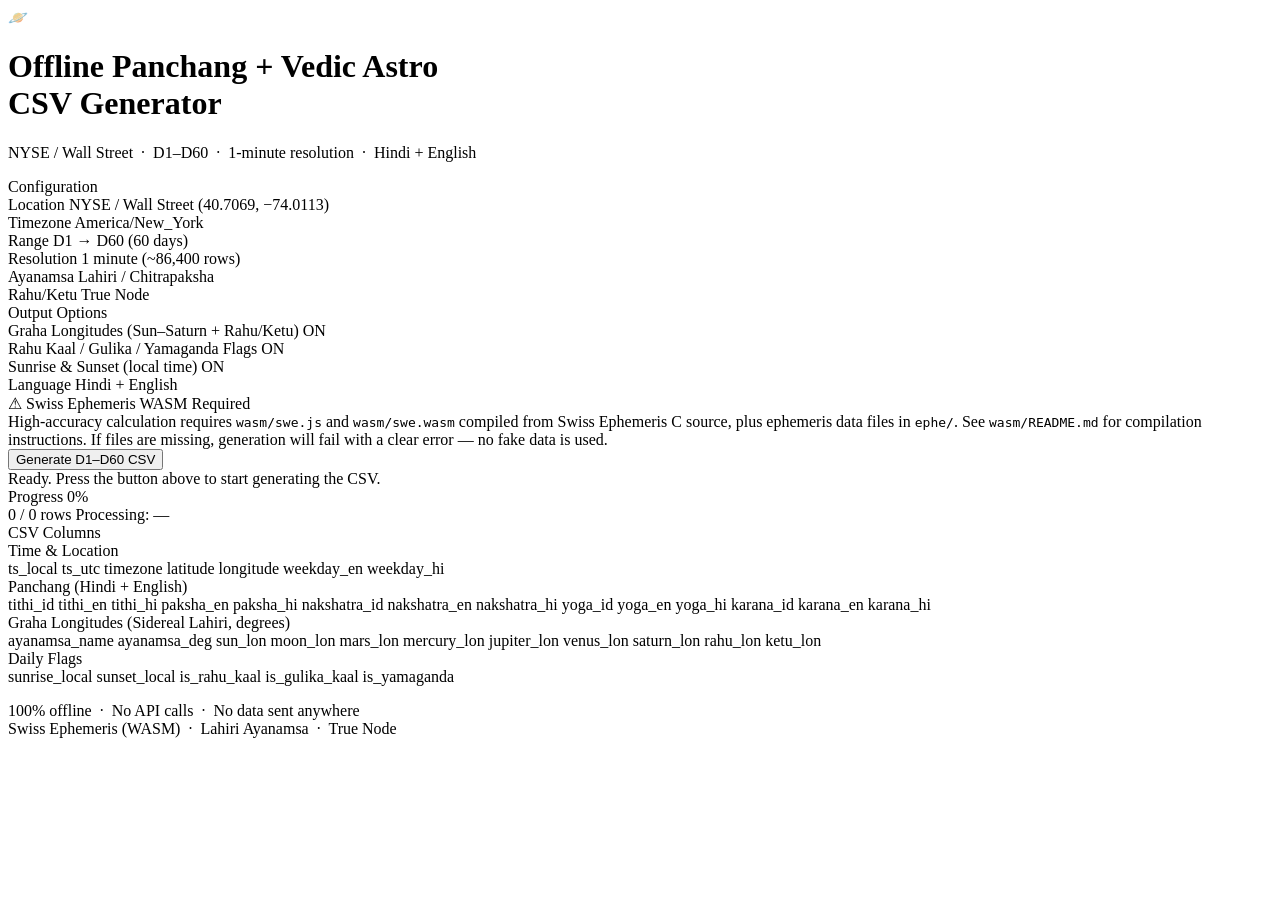
==== index.html @ dd8eca0d "Add files via upload" ====
<!DOCTYPE html>
<html lang="en">
<head>
  <meta charset="UTF-8" />
  <meta name="viewport" content="width=device-width, initial-scale=1.0" />
  <meta name="theme-color" content="#0b0f1a" />
  <meta name="description" content="Offline Vedic Panchang + Astrology CSV generator for NYSE/Wall Street. D1–D60, 1-minute resolution. Works offline on Android Chrome." />

  <!-- Prevent any external resource loads -->
  <meta http-equiv="Content-Security-Policy"
    content="default-src 'self'; script-src 'self'; style-src 'self'; img-src 'self' data:; connect-src 'self';" />

  <title>Panchang Offline — NYSE D1–D60 CSV</title>
  <link rel="stylesheet" href="css/style.css" />
</head>
<body>

<div class="app-shell">

  <!-- ── Header ──────────────────────────────────────────── -->
  <header class="app-header">
    <span class="header-icon" aria-hidden="true">🪐</span>
    <h1 class="app-title">Offline Panchang + Vedic Astro<br>CSV Generator</h1>
    <p class="app-subtitle">NYSE / Wall Street &nbsp;·&nbsp; D1–D60 &nbsp;·&nbsp; 1-minute resolution &nbsp;·&nbsp; Hindi + English</p>
  </header>

  <!-- ── Location & Profile Info ─────────────────────────── -->
  <section class="info-card" aria-label="Configuration summary">
    <div class="info-card-title">Configuration</div>
    <div class="info-grid">
      <div class="info-item">
        <span class="info-label">Location</span>
        <span class="info-value accent" id="info-location">NYSE / Wall Street (40.7069, −74.0113)</span>
      </div>
      <div class="info-item">
        <span class="info-label">Timezone</span>
        <span class="info-value accent" id="info-timezone">America/New_York</span>
      </div>
      <div class="info-item">
        <span class="info-label">Range</span>
        <span class="info-value gold">D1 → D60 (60 days)</span>
      </div>
      <div class="info-item">
        <span class="info-label">Resolution</span>
        <span class="info-value gold">1 minute (~86,400 rows)</span>
      </div>
      <div class="info-item">
        <span class="info-label">Ayanamsa</span>
        <span class="info-value">Lahiri / Chitrapaksha</span>
      </div>
      <div class="info-item">
        <span class="info-label">Rahu/Ketu</span>
        <span class="info-value">True Node</span>
      </div>
    </div>
  </section>

  <!-- ── Options ─────────────────────────────────────────── -->
  <section class="options-card" aria-label="Output options">
    <div class="options-card-title">Output Options</div>

    <div class="option-row">
      <span class="option-label">Graha Longitudes (Sun–Saturn + Rahu/Ketu)</span>
      <span class="option-badge">ON</span>
    </div>
    <div class="option-row">
      <span class="option-label">Rahu Kaal / Gulika / Yamaganda Flags</span>
      <span class="option-badge">ON</span>
    </div>
    <div class="option-row">
      <span class="option-label">Sunrise &amp; Sunset (local time)</span>
      <span class="option-badge">ON</span>
    </div>
    <div class="option-row">
      <span class="option-label">Language</span>
      <span class="option-badge gold">Hindi + English</span>
    </div>
  </section>

  <!-- ── WASM Requirement Notice ─────────────────────────── -->
  <section class="wasm-warning" role="note" aria-label="WASM requirement notice">
    <div class="wasm-warning-title">⚠ Swiss Ephemeris WASM Required</div>
    <div class="wasm-warning-body">
      High-accuracy calculation requires <code>wasm/swe.js</code> and <code>wasm/swe.wasm</code>
      compiled from Swiss Ephemeris C source, plus ephemeris data files in <code>ephe/</code>.
      See <code>wasm/README.md</code> for compilation instructions.
      If files are missing, generation will fail with a clear error — no fake data is used.
    </div>
  </section>

  <!-- ── Generate Button ─────────────────────────────────── -->
  <section class="generate-section">
    <button id="generate-btn" type="button" aria-live="polite">
      Generate D1–D60 CSV
    </button>
  </section>

  <!-- ── Status Message ──────────────────────────────────── -->
  <section class="status-section" aria-live="polite" aria-atomic="true">
    <div id="status-msg" class="status" role="status">
      Ready. Press the button above to start generating the CSV.
    </div>
  </section>

  <!-- ── Progress ────────────────────────────────────────── -->
  <section class="progress-section" aria-label="Generation progress">
    <div class="progress-header">
      <span class="progress-title">Progress</span>
      <span id="progress-label" aria-live="polite">0%</span>
    </div>

    <div class="progress-track" role="progressbar" aria-valuenow="0" aria-valuemin="0" aria-valuemax="100">
      <div id="progress-bar"></div>
    </div>

    <div class="progress-meta">
      <span id="progress-counter">0 / 0 rows</span>
      <span>
        <span class="current-ts-label">Processing: </span>
        <span id="current-ts" aria-live="off">—</span>
      </span>
    </div>
  </section>

  <!-- ── CSV Schema Reference ────────────────────────────── -->
  <section class="schema-section" aria-label="CSV columns reference">
    <div class="schema-title">CSV Columns</div>

    <div class="schema-group">
      <div class="schema-group-label">Time &amp; Location</div>
      <div class="schema-tags">
        <span class="schema-tag">ts_local</span>
        <span class="schema-tag">ts_utc</span>
        <span class="schema-tag">timezone</span>
        <span class="schema-tag">latitude</span>
        <span class="schema-tag">longitude</span>
        <span class="schema-tag">weekday_en</span>
        <span class="schema-tag">weekday_hi</span>
      </div>
    </div>

    <div class="schema-group">
      <div class="schema-group-label">Panchang (Hindi + English)</div>
      <div class="schema-tags">
        <span class="schema-tag">tithi_id</span>
        <span class="schema-tag">tithi_en</span>
        <span class="schema-tag">tithi_hi</span>
        <span class="schema-tag">paksha_en</span>
        <span class="schema-tag">paksha_hi</span>
        <span class="schema-tag">nakshatra_id</span>
        <span class="schema-tag">nakshatra_en</span>
        <span class="schema-tag">nakshatra_hi</span>
        <span class="schema-tag">yoga_id</span>
        <span class="schema-tag">yoga_en</span>
        <span class="schema-tag">yoga_hi</span>
        <span class="schema-tag">karana_id</span>
        <span class="schema-tag">karana_en</span>
        <span class="schema-tag">karana_hi</span>
      </div>
    </div>

    <div class="schema-group">
      <div class="schema-group-label">Graha Longitudes (Sidereal Lahiri, degrees)</div>
      <div class="schema-tags">
        <span class="schema-tag">ayanamsa_name</span>
        <span class="schema-tag">ayanamsa_deg</span>
        <span class="schema-tag">sun_lon</span>
        <span class="schema-tag">moon_lon</span>
        <span class="schema-tag">mars_lon</span>
        <span class="schema-tag">mercury_lon</span>
        <span class="schema-tag">jupiter_lon</span>
        <span class="schema-tag">venus_lon</span>
        <span class="schema-tag">saturn_lon</span>
        <span class="schema-tag">rahu_lon</span>
        <span class="schema-tag">ketu_lon</span>
      </div>
    </div>

    <div class="schema-group">
      <div class="schema-group-label">Daily Flags</div>
      <div class="schema-tags">
        <span class="schema-tag">sunrise_local</span>
        <span class="schema-tag">sunset_local</span>
        <span class="schema-tag">is_rahu_kaal</span>
        <span class="schema-tag">is_gulika_kaal</span>
        <span class="schema-tag">is_yamaganda</span>
      </div>
    </div>
  </section>

  <!-- ── Footer ──────────────────────────────────────────── -->
  <footer class="app-footer">
    <p class="footer-text">
      100% offline &nbsp;·&nbsp; No API calls &nbsp;·&nbsp; No data sent anywhere<br>
      Swiss Ephemeris (WASM) &nbsp;·&nbsp; Lahiri Ayanamsa &nbsp;·&nbsp; True Node
    </p>
  </footer>

</div><!-- /.app-shell -->

<!-- Scripts: load in dependency order, no CDN -->
<script src="js/time.js"></script>
<script src="js/swe_wasm.js"></script>
<script src="js/panchang.js"></script>
<script src="js/export_csv.js"></script>
<script src="js/i18n.js"></script>
<script src="js/app.js"></script>

</body>
</html>
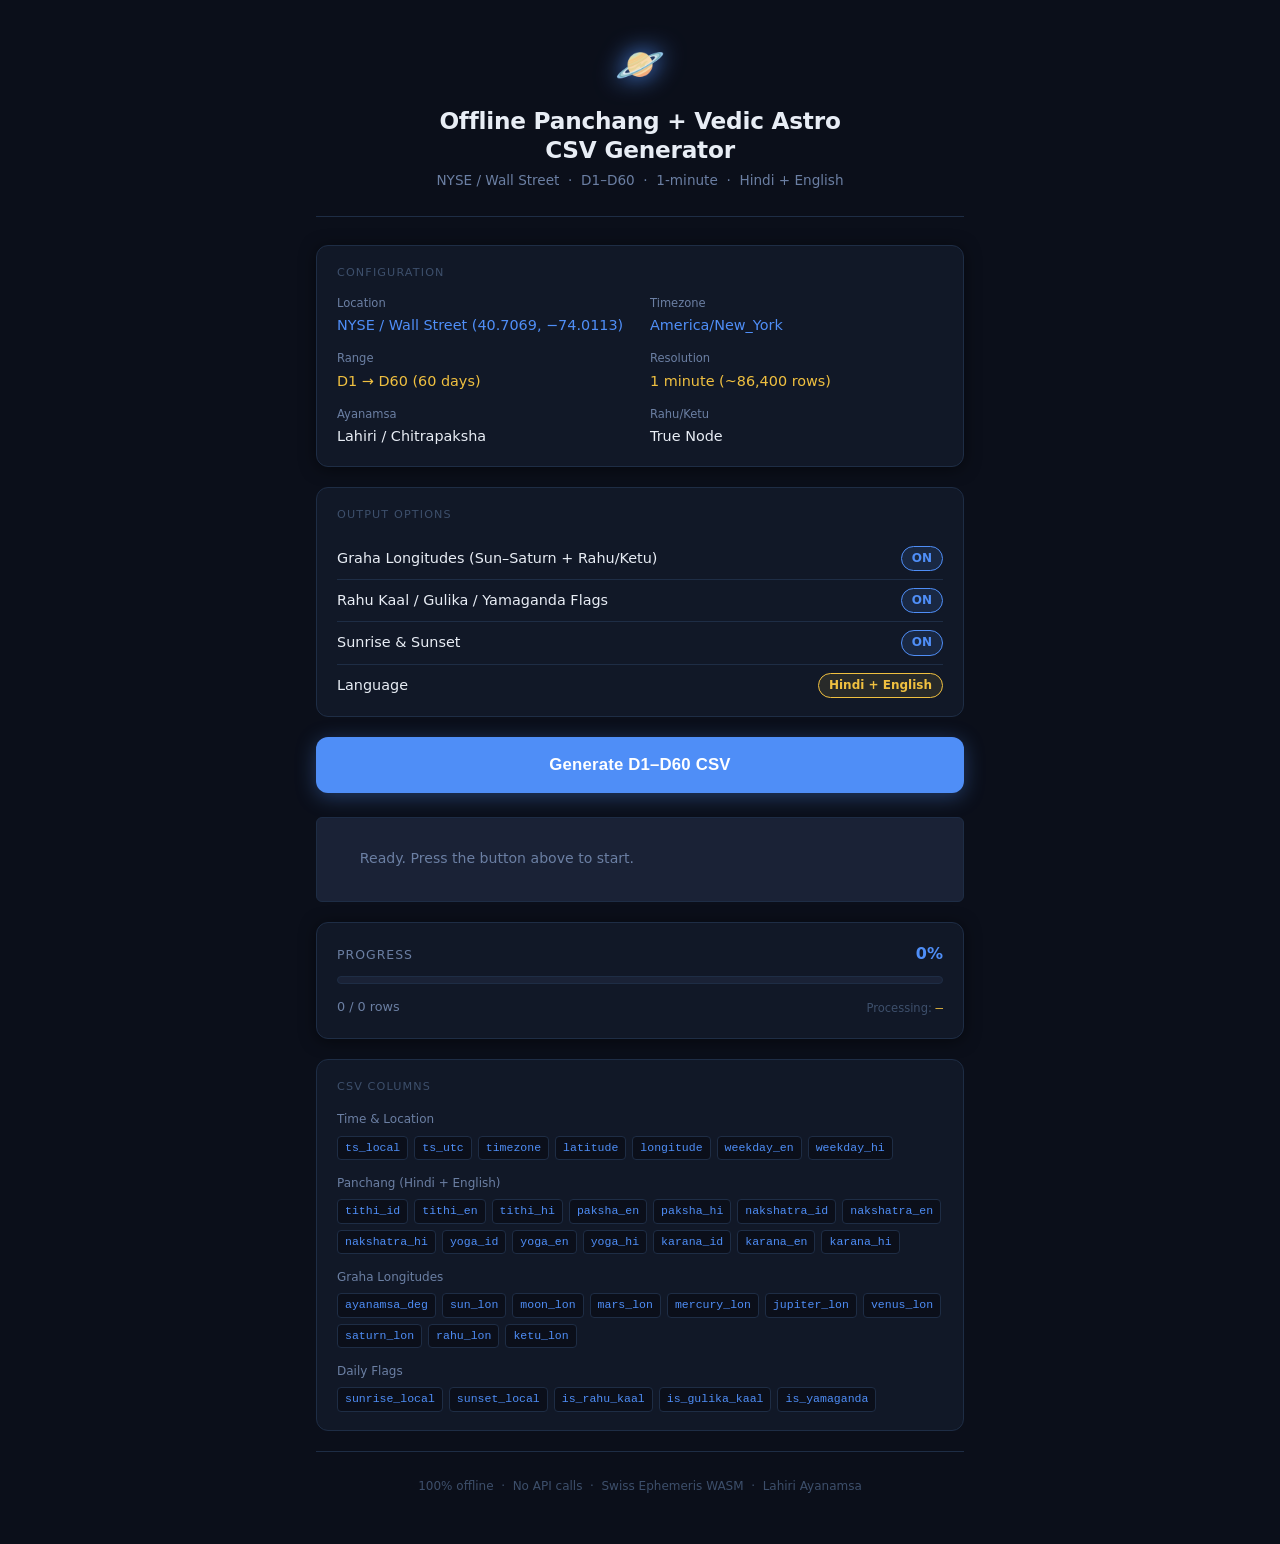
==== commit fb9a09c4: "Add files via upload" ====
--- a/index.html
+++ b/index.html
@@ -4,12 +4,6 @@
   <meta charset="UTF-8" />
   <meta name="viewport" content="width=device-width, initial-scale=1.0" />
   <meta name="theme-color" content="#0b0f1a" />
-  <meta name="description" content="Offline Vedic Panchang + Astrology CSV generator for NYSE/Wall Street. D1–D60, 1-minute resolution. Works offline on Android Chrome." />
-
-  <!-- Prevent any external resource loads -->
-  <meta http-equiv="Content-Security-Policy"
-    content="default-src 'self'; script-src 'self'; style-src 'self'; img-src 'self' data:; connect-src 'self';" />
-
   <title>Panchang Offline — NYSE D1–D60 CSV</title>
   <link rel="stylesheet" href="css/style.css" />
 </head>
@@ -17,15 +11,13 @@
 
 <div class="app-shell">
 
-  <!-- ── Header ──────────────────────────────────────────── -->
   <header class="app-header">
     <span class="header-icon" aria-hidden="true">🪐</span>
     <h1 class="app-title">Offline Panchang + Vedic Astro<br>CSV Generator</h1>
-    <p class="app-subtitle">NYSE / Wall Street &nbsp;·&nbsp; D1–D60 &nbsp;·&nbsp; 1-minute resolution &nbsp;·&nbsp; Hindi + English</p>
+    <p class="app-subtitle">NYSE / Wall Street &nbsp;·&nbsp; D1–D60 &nbsp;·&nbsp; 1-minute &nbsp;·&nbsp; Hindi + English</p>
   </header>
 
-  <!-- ── Location & Profile Info ─────────────────────────── -->
-  <section class="info-card" aria-label="Configuration summary">
+  <section class="info-card">
     <div class="info-card-title">Configuration</div>
     <div class="info-grid">
       <div class="info-item">
@@ -55,10 +47,8 @@
     </div>
   </section>
 
-  <!-- ── Options ─────────────────────────────────────────── -->
-  <section class="options-card" aria-label="Output options">
+  <section class="options-card">
     <div class="options-card-title">Output Options</div>
-
     <div class="option-row">
       <span class="option-label">Graha Longitudes (Sun–Saturn + Rahu/Ketu)</span>
       <span class="option-badge">ON</span>
@@ -68,7 +58,7 @@
       <span class="option-badge">ON</span>
     </div>
     <div class="option-row">
-      <span class="option-label">Sunrise &amp; Sunset (local time)</span>
+      <span class="option-label">Sunrise &amp; Sunset</span>
       <span class="option-badge">ON</span>
     </div>
     <div class="option-row">
@@ -77,134 +67,128 @@
     </div>
   </section>
 
-  <!-- ── WASM Requirement Notice ─────────────────────────── -->
-  <section class="wasm-warning" role="note" aria-label="WASM requirement notice">
-    <div class="wasm-warning-title">⚠ Swiss Ephemeris WASM Required</div>
-    <div class="wasm-warning-body">
-      High-accuracy calculation requires <code>wasm/swe.js</code> and <code>wasm/swe.wasm</code>
-      compiled from Swiss Ephemeris C source, plus ephemeris data files in <code>ephe/</code>.
-      See <code>wasm/README.md</code> for compilation instructions.
-      If files are missing, generation will fail with a clear error — no fake data is used.
+  <section class="generate-section">
+    <button id="generate-btn" type="button">Generate D1–D60 CSV</button>
+  </section>
+
+  <section class="status-section" aria-live="polite">
+    <div id="status-msg" class="status" role="status">
+      Ready. Press the button above to start.
     </div>
   </section>
 
-  <!-- ── Generate Button ─────────────────────────────────── -->
-  <section class="generate-section">
-    <button id="generate-btn" type="button" aria-live="polite">
-      Generate D1–D60 CSV
-    </button>
-  </section>
-
-  <!-- ── Status Message ──────────────────────────────────── -->
-  <section class="status-section" aria-live="polite" aria-atomic="true">
-    <div id="status-msg" class="status" role="status">
-      Ready. Press the button above to start generating the CSV.
-    </div>
-  </section>
-
-  <!-- ── Progress ────────────────────────────────────────── -->
-  <section class="progress-section" aria-label="Generation progress">
+  <section class="progress-section">
     <div class="progress-header">
       <span class="progress-title">Progress</span>
-      <span id="progress-label" aria-live="polite">0%</span>
+      <span id="progress-label">0%</span>
     </div>
-
     <div class="progress-track" role="progressbar" aria-valuenow="0" aria-valuemin="0" aria-valuemax="100">
       <div id="progress-bar"></div>
     </div>
-
     <div class="progress-meta">
       <span id="progress-counter">0 / 0 rows</span>
       <span>
         <span class="current-ts-label">Processing: </span>
-        <span id="current-ts" aria-live="off">—</span>
+        <span id="current-ts">—</span>
       </span>
     </div>
   </section>
 
-  <!-- ── CSV Schema Reference ────────────────────────────── -->
-  <section class="schema-section" aria-label="CSV columns reference">
+  <section class="schema-section">
     <div class="schema-title">CSV Columns</div>
-
     <div class="schema-group">
       <div class="schema-group-label">Time &amp; Location</div>
       <div class="schema-tags">
-        <span class="schema-tag">ts_local</span>
-        <span class="schema-tag">ts_utc</span>
-        <span class="schema-tag">timezone</span>
-        <span class="schema-tag">latitude</span>
-        <span class="schema-tag">longitude</span>
-        <span class="schema-tag">weekday_en</span>
+        <span class="schema-tag">ts_local</span><span class="schema-tag">ts_utc</span>
+        <span class="schema-tag">timezone</span><span class="schema-tag">latitude</span>
+        <span class="schema-tag">longitude</span><span class="schema-tag">weekday_en</span>
         <span class="schema-tag">weekday_hi</span>
       </div>
     </div>
-
     <div class="schema-group">
       <div class="schema-group-label">Panchang (Hindi + English)</div>
       <div class="schema-tags">
-        <span class="schema-tag">tithi_id</span>
-        <span class="schema-tag">tithi_en</span>
-        <span class="schema-tag">tithi_hi</span>
-        <span class="schema-tag">paksha_en</span>
-        <span class="schema-tag">paksha_hi</span>
-        <span class="schema-tag">nakshatra_id</span>
-        <span class="schema-tag">nakshatra_en</span>
-        <span class="schema-tag">nakshatra_hi</span>
-        <span class="schema-tag">yoga_id</span>
-        <span class="schema-tag">yoga_en</span>
-        <span class="schema-tag">yoga_hi</span>
-        <span class="schema-tag">karana_id</span>
-        <span class="schema-tag">karana_en</span>
-        <span class="schema-tag">karana_hi</span>
+        <span class="schema-tag">tithi_id</span><span class="schema-tag">tithi_en</span>
+        <span class="schema-tag">tithi_hi</span><span class="schema-tag">paksha_en</span>
+        <span class="schema-tag">paksha_hi</span><span class="schema-tag">nakshatra_id</span>
+        <span class="schema-tag">nakshatra_en</span><span class="schema-tag">nakshatra_hi</span>
+        <span class="schema-tag">yoga_id</span><span class="schema-tag">yoga_en</span>
+        <span class="schema-tag">yoga_hi</span><span class="schema-tag">karana_id</span>
+        <span class="schema-tag">karana_en</span><span class="schema-tag">karana_hi</span>
       </div>
     </div>
-
     <div class="schema-group">
-      <div class="schema-group-label">Graha Longitudes (Sidereal Lahiri, degrees)</div>
+      <div class="schema-group-label">Graha Longitudes</div>
       <div class="schema-tags">
-        <span class="schema-tag">ayanamsa_name</span>
-        <span class="schema-tag">ayanamsa_deg</span>
-        <span class="schema-tag">sun_lon</span>
-        <span class="schema-tag">moon_lon</span>
-        <span class="schema-tag">mars_lon</span>
-        <span class="schema-tag">mercury_lon</span>
-        <span class="schema-tag">jupiter_lon</span>
-        <span class="schema-tag">venus_lon</span>
-        <span class="schema-tag">saturn_lon</span>
-        <span class="schema-tag">rahu_lon</span>
-        <span class="schema-tag">ketu_lon</span>
+        <span class="schema-tag">ayanamsa_deg</span><span class="schema-tag">sun_lon</span>
+        <span class="schema-tag">moon_lon</span><span class="schema-tag">mars_lon</span>
+        <span class="schema-tag">mercury_lon</span><span class="schema-tag">jupiter_lon</span>
+        <span class="schema-tag">venus_lon</span><span class="schema-tag">saturn_lon</span>
+        <span class="schema-tag">rahu_lon</span><span class="schema-tag">ketu_lon</span>
       </div>
     </div>
-
     <div class="schema-group">
       <div class="schema-group-label">Daily Flags</div>
       <div class="schema-tags">
-        <span class="schema-tag">sunrise_local</span>
-        <span class="schema-tag">sunset_local</span>
-        <span class="schema-tag">is_rahu_kaal</span>
-        <span class="schema-tag">is_gulika_kaal</span>
+        <span class="schema-tag">sunrise_local</span><span class="schema-tag">sunset_local</span>
+        <span class="schema-tag">is_rahu_kaal</span><span class="schema-tag">is_gulika_kaal</span>
         <span class="schema-tag">is_yamaganda</span>
       </div>
     </div>
   </section>
 
-  <!-- ── Footer ──────────────────────────────────────────── -->
   <footer class="app-footer">
     <p class="footer-text">
-      100% offline &nbsp;·&nbsp; No API calls &nbsp;·&nbsp; No data sent anywhere<br>
-      Swiss Ephemeris (WASM) &nbsp;·&nbsp; Lahiri Ayanamsa &nbsp;·&nbsp; True Node
+      100% offline &nbsp;·&nbsp; No API calls &nbsp;·&nbsp; Swiss Ephemeris WASM &nbsp;·&nbsp; Lahiri Ayanamsa
     </p>
   </footer>
 
-</div><!-- /.app-shell -->
+</div>
 
-<!-- Scripts: load in dependency order, no CDN -->
-<script src="js/time.js"></script>
-<script src="js/swe_wasm.js"></script>
-<script src="js/panchang.js"></script>
-<script src="js/export_csv.js"></script>
-<script src="js/i18n.js"></script>
-<script src="js/app.js"></script>
+<!--
+  IMPORTANT: All scripts loaded as type="module" so dynamic import() works.
+  Load order matters — dependencies before app.js.
+-->
+<script type="module">
+  // Import all modules in correct order
+  // These are plain scripts exposed on window — we load them as module to enable
+  // dynamic import() inside swe_wasm.js for ES module WASM library.
+
+  // Load non-module scripts sequentially
+  async function loadScript(src) {
+    return new Promise((resolve, reject) => {
+      // Check if already loaded
+      if (document.querySelector(`script[data-src="${src}"]`)) { resolve(); return; }
+      const s = document.createElement('script');
+      s.src = src;
+      s.setAttribute('data-src', src);
+      s.onload = resolve;
+      s.onerror = () => reject(new Error('Failed to load: ' + src));
+      document.head.appendChild(s);
+    });
+  }
+
+  async function bootApp() {
+    try {
+      await loadScript('./js/time.js');
+      await loadScript('./js/panchang.js');
+      await loadScript('./js/export_csv.js');
+      await loadScript('./js/i18n.js');
+      await loadScript('./js/swe_wasm.js');
+      await loadScript('./js/app.js');
+      console.log('[Boot] All modules loaded OK');
+    } catch(e) {
+      console.error('[Boot] Script load failed:', e);
+      const el = document.getElementById('status-msg');
+      if (el) {
+        el.textContent = '❌ Failed to load app scripts: ' + e.message;
+        el.className = 'status error';
+      }
+    }
+  }
+
+  bootApp();
+</script>
 
 </body>
 </html>
--- a/css/style.css
+++ b/css/style.css
@@ -0,0 +1,436 @@
+/* ============================================================
+   style.css — Panchang Offline NYSE
+   Mobile-first, dark astronomy theme
+   Optimized for Android Chrome, works offline
+   ============================================================ */
+
+/* ── Reset & Base ─────────────────────────────────────────── */
+*, *::before, *::after {
+  box-sizing: border-box;
+  margin: 0;
+  padding: 0;
+}
+
+:root {
+  --bg-deep:      #0b0f1a;
+  --bg-card:      #111827;
+  --bg-card-alt:  #1a2236;
+  --border:       #1e2d45;
+  --accent:       #4f8ef7;
+  --accent-glow:  #4f8ef722;
+  --accent-gold:  #f0c040;
+  --text-primary: #e8edf5;
+  --text-muted:   #6b7fa3;
+  --text-dim:     #3d4f6b;
+  --success:      #34c97a;
+  --error:        #f05a5a;
+  --warning:      #f0a940;
+
+  --font-sans:  'Segoe UI', system-ui, -apple-system, sans-serif;
+  --font-mono:  'Courier New', monospace;
+
+  --radius-sm:  6px;
+  --radius-md:  12px;
+  --radius-lg:  18px;
+
+  --shadow-card: 0 2px 16px rgba(0,0,0,0.5);
+}
+
+html {
+  font-size: 16px;
+  -webkit-text-size-adjust: 100%;
+}
+
+body {
+  background: var(--bg-deep);
+  color: var(--text-primary);
+  font-family: var(--font-sans);
+  line-height: 1.6;
+  min-height: 100vh;
+  padding: 0;
+}
+
+/* ── Layout ───────────────────────────────────────────────── */
+.app-shell {
+  max-width: 680px;
+  margin: 0 auto;
+  padding: 0 16px 48px;
+}
+
+/* ── Header ───────────────────────────────────────────────── */
+.app-header {
+  padding: 32px 0 24px;
+  text-align: center;
+  border-bottom: 1px solid var(--border);
+  margin-bottom: 28px;
+}
+
+.header-icon {
+  font-size: 2.5rem;
+  display: block;
+  margin-bottom: 10px;
+  filter: drop-shadow(0 0 12px var(--accent));
+}
+
+.app-title {
+  font-size: 1.45rem;
+  font-weight: 700;
+  color: var(--text-primary);
+  letter-spacing: -0.01em;
+  line-height: 1.25;
+}
+
+.app-subtitle {
+  font-size: 0.85rem;
+  color: var(--text-muted);
+  margin-top: 6px;
+}
+
+/* ── Info Card ────────────────────────────────────────────── */
+.info-card {
+  background: var(--bg-card);
+  border: 1px solid var(--border);
+  border-radius: var(--radius-md);
+  padding: 18px 20px;
+  margin-bottom: 20px;
+  box-shadow: var(--shadow-card);
+}
+
+.info-card-title {
+  font-size: 0.7rem;
+  text-transform: uppercase;
+  letter-spacing: 0.1em;
+  color: var(--text-dim);
+  margin-bottom: 12px;
+}
+
+.info-grid {
+  display: grid;
+  grid-template-columns: 1fr 1fr;
+  gap: 12px 20px;
+}
+
+.info-item {
+  display: flex;
+  flex-direction: column;
+  gap: 2px;
+}
+
+.info-label {
+  font-size: 0.72rem;
+  color: var(--text-muted);
+}
+
+.info-value {
+  font-size: 0.9rem;
+  color: var(--text-primary);
+  font-weight: 500;
+}
+
+.info-value.accent {
+  color: var(--accent);
+}
+
+.info-value.gold {
+  color: var(--accent-gold);
+}
+
+/* ── Options Card ─────────────────────────────────────────── */
+.options-card {
+  background: var(--bg-card);
+  border: 1px solid var(--border);
+  border-radius: var(--radius-md);
+  padding: 18px 20px;
+  margin-bottom: 20px;
+}
+
+.options-card-title {
+  font-size: 0.7rem;
+  text-transform: uppercase;
+  letter-spacing: 0.1em;
+  color: var(--text-dim);
+  margin-bottom: 14px;
+}
+
+.option-row {
+  display: flex;
+  align-items: center;
+  justify-content: space-between;
+  padding: 8px 0;
+  border-bottom: 1px solid var(--border);
+}
+
+.option-row:last-child {
+  border-bottom: none;
+  padding-bottom: 0;
+}
+
+.option-label {
+  font-size: 0.9rem;
+  color: var(--text-primary);
+}
+
+.option-badge {
+  font-size: 0.75rem;
+  background: var(--accent-glow);
+  color: var(--accent);
+  border: 1px solid var(--accent);
+  border-radius: 20px;
+  padding: 2px 10px;
+  font-weight: 600;
+}
+
+.option-badge.gold {
+  background: rgba(240,192,64,0.1);
+  color: var(--accent-gold);
+  border-color: var(--accent-gold);
+}
+
+/* ── Generate Button ──────────────────────────────────────── */
+.generate-section {
+  margin-bottom: 24px;
+}
+
+#generate-btn {
+  width: 100%;
+  padding: 18px 24px;
+  background: var(--accent);
+  color: #fff;
+  border: none;
+  border-radius: var(--radius-md);
+  font-size: 1.05rem;
+  font-weight: 700;
+  cursor: pointer;
+  letter-spacing: 0.01em;
+  transition: background 0.2s, opacity 0.2s, transform 0.1s;
+  box-shadow: 0 4px 20px rgba(79,142,247,0.35);
+  position: relative;
+  overflow: hidden;
+}
+
+#generate-btn:hover:not(:disabled) {
+  background: #3a7de8;
+}
+
+#generate-btn:active:not(:disabled) {
+  transform: scale(0.99);
+}
+
+#generate-btn:disabled {
+  opacity: 0.6;
+  cursor: not-allowed;
+  box-shadow: none;
+}
+
+/* ── Progress Section ─────────────────────────────────────── */
+.progress-section {
+  background: var(--bg-card);
+  border: 1px solid var(--border);
+  border-radius: var(--radius-md);
+  padding: 18px 20px;
+  margin-bottom: 20px;
+  box-shadow: var(--shadow-card);
+}
+
+.progress-header {
+  display: flex;
+  justify-content: space-between;
+  align-items: baseline;
+  margin-bottom: 10px;
+}
+
+.progress-title {
+  font-size: 0.78rem;
+  color: var(--text-muted);
+  text-transform: uppercase;
+  letter-spacing: 0.08em;
+}
+
+#progress-label {
+  font-size: 1rem;
+  font-weight: 700;
+  color: var(--accent);
+}
+
+.progress-track {
+  background: var(--bg-card-alt);
+  border-radius: 99px;
+  height: 8px;
+  overflow: hidden;
+  margin-bottom: 10px;
+  border: 1px solid var(--border);
+}
+
+#progress-bar {
+  height: 100%;
+  width: 0%;
+  background: linear-gradient(90deg, var(--accent), #7ab4ff);
+  border-radius: 99px;
+  transition: width 0.3s ease;
+}
+
+.progress-meta {
+  display: flex;
+  justify-content: space-between;
+  align-items: center;
+}
+
+#progress-counter {
+  font-size: 0.8rem;
+  color: var(--text-muted);
+  font-variant-numeric: tabular-nums;
+}
+
+.current-ts-label {
+  font-size: 0.72rem;
+  color: var(--text-dim);
+}
+
+#current-ts {
+  font-size: 0.78rem;
+  color: var(--accent-gold);
+  font-family: var(--font-mono);
+}
+
+/* ── Status Message ───────────────────────────────────────── */
+.status-section {
+  margin-bottom: 20px;
+}
+
+#status-msg {
+  background: var(--bg-card-alt);
+  border: 1px solid var(--border);
+  border-radius: var(--radius-sm);
+  padding: 12px 16px;
+  font-size: 0.88rem;
+  color: var(--text-muted);
+  min-height: 44px;
+  display: flex;
+  align-items: center;
+  line-height: 1.4;
+  white-space: pre-wrap;
+  word-break: break-word;
+}
+
+#status-msg.error {
+  color: var(--error);
+  border-color: var(--error);
+  background: rgba(240,90,90,0.07);
+}
+
+/* ── WASM Warning ─────────────────────────────────────────── */
+.wasm-warning {
+  background: rgba(240,169,64,0.08);
+  border: 1px solid var(--warning);
+  border-radius: var(--radius-md);
+  padding: 16px 18px;
+  margin-bottom: 20px;
+}
+
+.wasm-warning-title {
+  font-size: 0.85rem;
+  font-weight: 700;
+  color: var(--warning);
+  margin-bottom: 6px;
+}
+
+.wasm-warning-body {
+  font-size: 0.82rem;
+  color: var(--text-muted);
+  line-height: 1.55;
+}
+
+.wasm-warning-body code {
+  font-family: var(--font-mono);
+  background: var(--bg-deep);
+  padding: 1px 5px;
+  border-radius: 3px;
+  font-size: 0.78rem;
+  color: var(--accent-gold);
+}
+
+/* ── CSV Schema Reference ─────────────────────────────────── */
+.schema-section {
+  background: var(--bg-card);
+  border: 1px solid var(--border);
+  border-radius: var(--radius-md);
+  padding: 18px 20px;
+  margin-bottom: 20px;
+}
+
+.schema-title {
+  font-size: 0.7rem;
+  text-transform: uppercase;
+  letter-spacing: 0.1em;
+  color: var(--text-dim);
+  margin-bottom: 14px;
+}
+
+.schema-group {
+  margin-bottom: 14px;
+}
+
+.schema-group:last-child {
+  margin-bottom: 0;
+}
+
+.schema-group-label {
+  font-size: 0.75rem;
+  color: var(--text-muted);
+  margin-bottom: 6px;
+}
+
+.schema-tags {
+  display: flex;
+  flex-wrap: wrap;
+  gap: 6px;
+}
+
+.schema-tag {
+  font-family: var(--font-mono);
+  font-size: 0.72rem;
+  background: var(--bg-deep);
+  border: 1px solid var(--border);
+  border-radius: 4px;
+  padding: 2px 7px;
+  color: var(--accent);
+}
+
+/* ── Footer ───────────────────────────────────────────────── */
+.app-footer {
+  text-align: center;
+  padding-top: 24px;
+  border-top: 1px solid var(--border);
+  margin-top: 8px;
+}
+
+.footer-text {
+  font-size: 0.75rem;
+  color: var(--text-dim);
+  line-height: 1.7;
+}
+
+/* ── Responsive tweaks ────────────────────────────────────── */
+@media (max-width: 420px) {
+  .app-title {
+    font-size: 1.2rem;
+  }
+
+  .info-grid {
+    grid-template-columns: 1fr;
+    gap: 10px;
+  }
+
+  #generate-btn {
+    font-size: 0.95rem;
+    padding: 16px;
+  }
+}
+
+/* ── Reduced motion ───────────────────────────────────────── */
+@media (prefers-reduced-motion: reduce) {
+  #progress-bar,
+  #generate-btn {
+    transition: none;
+  }
+}
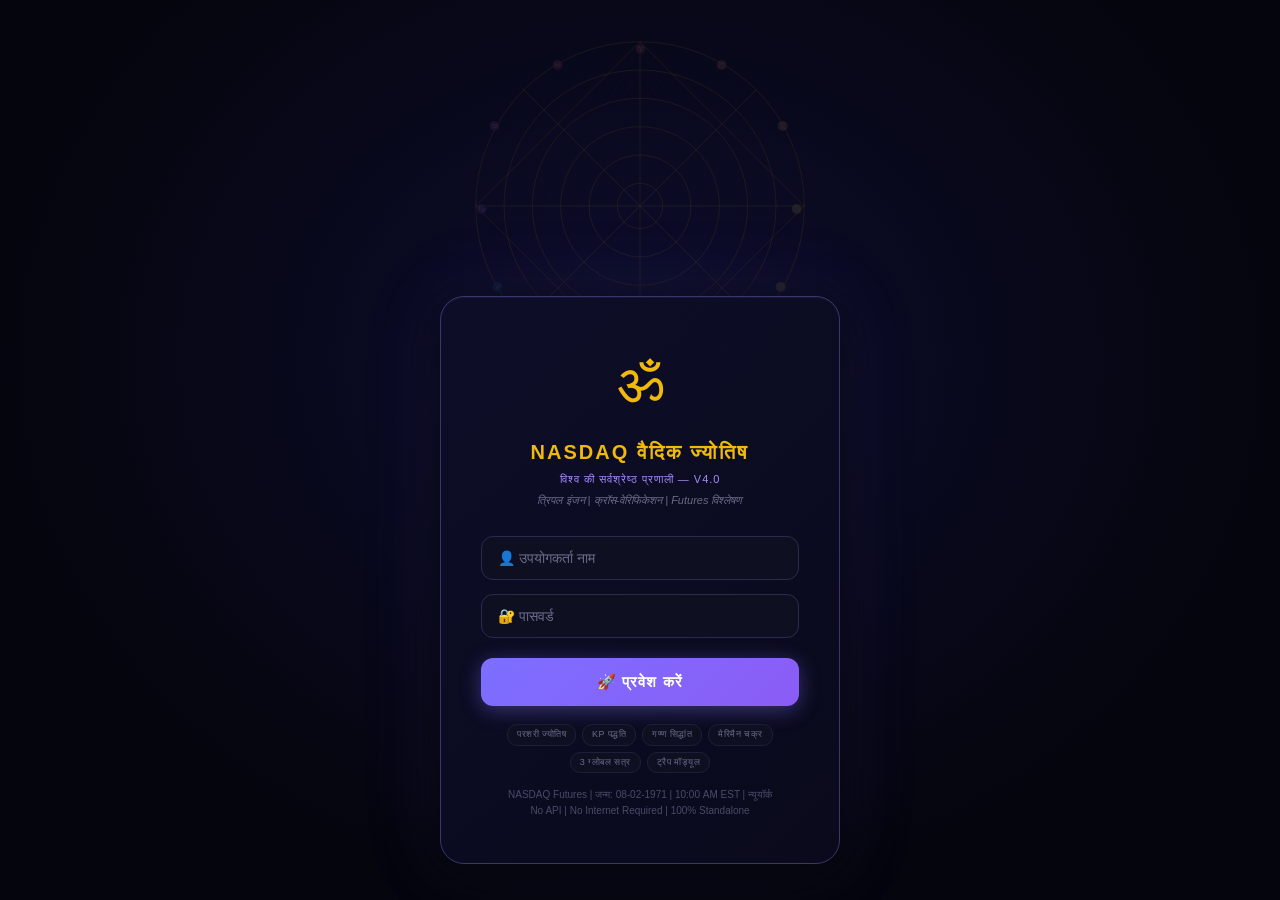
==== commit a0dd7bcf: "Create index.html" ====
--- a/index.html
+++ b/index.html
@@ -1,194 +1,2978 @@
 <!DOCTYPE html>
-<html lang="en">
+<html lang="hi">
 <head>
-  <meta charset="UTF-8" />
-  <meta name="viewport" content="width=device-width, initial-scale=1.0" />
-  <meta name="theme-color" content="#0b0f1a" />
-  <title>Panchang Offline — NYSE D1–D60 CSV</title>
-  <link rel="stylesheet" href="css/style.css" />
+<meta charset="UTF-8">
+<meta name="viewport" content="width=device-width, initial-scale=1.0">
+<title>NASDAQ वैदिक ज्योतिष v4.0 — विश्व का सर्वश्रेष्ठ सिस्टम</title>
+<style>
+/* ============================================================
+   V4.0 — WORLD'S MOST ADVANCED VEDIC FINANCIAL ASTROLOGY
+   NASDAQ Futures | 3 Global Sessions | Cross-Verification
+   Triple Engine: Parashari + KP + Gann + Merriman
+   ============================================================ */
+*{margin:0;padding:0;box-sizing:border-box;}
+:root{
+  --bg:#05050e;--bg2:#0a0a18;--bg3:#0f0f22;--bg4:#14142e;--bg5:#1a1a3a;
+  --accent:#7c6fff;--accent2:#a78bfa;--accent3:#c4b5fd;
+  --gold:#f0b90b;--gold2:#ffd700;--gold3:#ffe066;
+  --green:#00d084;--green2:#10b981;--green3:#34d399;
+  --red:#ff4757;--red2:#ef4444;--red3:#f87171;
+  --yellow:#ffd32a;--orange:#f97316;
+  --blue:#3b82f6;--blue2:#60a5fa;--purple:#8b5cf6;
+  --cyan:#06b6d4;--pink:#ec4899;
+  --text:#e8e8f8;--text2:#c8c8e8;--muted:#6b6b8a;--muted2:#4a4a6a;
+  --border:#1e1e3a;--border2:#2a2a50;--border3:#363670;
+  --shadow:0 4px 24px rgba(0,0,0,0.6);
+  --shadow2:0 8px 48px rgba(0,0,0,0.8);
+  --glow-green:0 0 30px rgba(0,208,132,0.25);
+  --glow-red:0 0 30px rgba(255,71,87,0.25);
+  --glow-gold:0 0 30px rgba(240,185,11,0.25);
+  --glow-accent:0 0 30px rgba(124,111,255,0.25);
+}
+*{transition:color 0.15s,background 0.15s,border-color 0.15s;}
+body{background:var(--bg);color:var(--text);font-family:'Segoe UI',Arial,sans-serif;
+  font-size:13px;min-height:100vh;overflow-x:hidden;line-height:1.5;}
+::-webkit-scrollbar{width:5px;height:5px;}
+::-webkit-scrollbar-track{background:var(--bg2);}
+::-webkit-scrollbar-thumb{background:var(--border3);border-radius:3px;}
+::-webkit-scrollbar-thumb:hover{background:var(--accent);}
+
+/* ============================================================ LOGIN */
+#loginScreen{
+  position:fixed;inset:0;z-index:9999;
+  background:radial-gradient(ellipse at 50% 40%,#0d0d2e 0%,#05050e 70%);
+  display:flex;align-items:center;justify-content:center;flex-direction:column;gap:0;
+}
+.stars-wrap{position:fixed;inset:0;z-index:0;pointer-events:none;}
+.star{position:absolute;border-radius:50%;background:#fff;}
+@keyframes twinkle{0%,100%{opacity:.2;transform:scale(1);}50%{opacity:1;transform:scale(1.3);}}
+@keyframes rotateMandala{to{transform:rotate(360deg);}}
+.login-mandala-wrap{position:relative;width:340px;height:340px;margin-bottom:-80px;z-index:1;}
+.login-mandala{width:100%;height:100%;animation:rotateMandala 40s linear infinite;opacity:.12;}
+.login-mandala2{position:absolute;inset:0;width:100%;height:100%;animation:rotateMandala 25s linear infinite reverse;opacity:.08;}
+.login-box{
+  background:linear-gradient(135deg,rgba(13,13,40,0.97),rgba(10,10,28,0.99));
+  border:1px solid var(--border3);border-radius:24px;
+  padding:44px 40px;width:400px;
+  box-shadow:var(--shadow2),0 0 80px rgba(124,111,255,0.15),inset 0 1px 0 rgba(255,255,255,0.05);
+  position:relative;z-index:2;text-align:center;
+}
+@keyframes omPulse{0%,100%{text-shadow:0 0 20px rgba(240,185,11,.5),0 0 40px rgba(240,185,11,.2);}
+  50%{text-shadow:0 0 40px rgba(240,185,11,.9),0 0 80px rgba(240,185,11,.4),0 0 120px rgba(240,185,11,.1);}}
+.login-om{font-size:56px;color:var(--gold);margin-bottom:12px;animation:omPulse 3s ease-in-out infinite;display:block;}
+.login-title{font-size:20px;font-weight:800;color:var(--gold);letter-spacing:2px;margin-bottom:4px;text-transform:uppercase;}
+.login-ver{font-size:11px;color:var(--accent2);margin-bottom:4px;letter-spacing:1px;}
+.login-sub{font-size:11px;color:var(--muted);margin-bottom:28px;font-style:italic;}
+.login-field{
+  width:100%;background:var(--bg3);border:1px solid var(--border2);
+  color:var(--text);padding:13px 16px;border-radius:12px;font-size:14px;
+  margin-bottom:14px;outline:none;transition:border-color .3s,box-shadow .3s;
+}
+.login-field:focus{border-color:var(--accent);box-shadow:0 0 0 3px rgba(124,111,255,.15);}
+.login-field::placeholder{color:var(--muted);}
+.login-btn{
+  width:100%;background:linear-gradient(135deg,var(--accent),var(--purple));
+  color:#fff;border:none;padding:15px;border-radius:12px;font-size:15px;
+  font-weight:700;cursor:pointer;letter-spacing:1px;
+  box-shadow:0 4px 20px rgba(124,111,255,.4);
+  transition:opacity .2s,transform .15s,box-shadow .2s;margin-top:6px;
+}
+.login-btn:hover{opacity:.92;transform:translateY(-2px);box-shadow:0 8px 32px rgba(124,111,255,.5);}
+.login-btn:active{transform:translateY(0);}
+.login-error{color:var(--red);font-size:12px;margin-top:10px;display:none;}
+@keyframes shake{0%,100%{transform:translateX(0);}20%,60%{transform:translateX(-8px);}40%,80%{transform:translateX(8px);}}
+.login-tags{display:flex;gap:6px;justify-content:center;flex-wrap:wrap;margin-top:18px;}
+.login-tag{background:var(--bg3);border:1px solid var(--border);color:var(--muted);
+  font-size:9px;padding:3px 9px;border-radius:10px;letter-spacing:.5px;}
+.login-info{color:var(--muted2);font-size:10px;margin-top:14px;line-height:1.6;}
+
+/* ============================================================ MAIN */
+#mainApp{display:none;}
+.app{max-width:1900px;margin:0 auto;padding:10px 12px;}
+
+/* HEADER */
+.header{
+  background:linear-gradient(135deg,var(--bg2),var(--bg3));
+  border:1px solid var(--border2);border-radius:16px;padding:14px 20px;
+  margin-bottom:10px;display:flex;align-items:center;justify-content:space-between;
+  flex-wrap:wrap;gap:10px;box-shadow:0 0 50px rgba(124,111,255,.08);
+}
+.header-title{font-size:18px;color:var(--gold);letter-spacing:2px;font-weight:800;text-transform:uppercase;}
+.header-sub{font-size:10px;color:var(--muted);margin-top:3px;}
+.header-badge{
+  display:inline-flex;gap:14px;background:var(--bg3);padding:5px 14px;
+  border-radius:20px;border:1px solid var(--border);font-size:10px;flex-wrap:wrap;margin-top:6px;
+}
+.header-badge span{color:var(--gold);}
+.header-right{display:flex;align-items:center;gap:8px;flex-wrap:wrap;}
+.live-clock{
+  background:var(--bg3);border:1px solid var(--border2);border-radius:10px;
+  padding:6px 14px;font-size:12px;font-weight:700;color:var(--accent2);
+  font-family:monospace;letter-spacing:1px;min-width:170px;text-align:center;
+}
+.header-btns{display:flex;gap:6px;flex-wrap:wrap;}
+
+/* BUTTONS */
+.btn{
+  background:linear-gradient(135deg,var(--accent),var(--purple));color:#fff;border:none;
+  padding:7px 16px;border-radius:8px;cursor:pointer;font-size:11px;font-weight:600;
+  letter-spacing:.5px;transition:opacity .2s,transform .1s;white-space:nowrap;
+}
+.btn:hover{opacity:.9;transform:translateY(-1px);}
+.btn:active{transform:translateY(0);}
+.btn-outline{background:transparent;border:1px solid var(--border2);color:var(--text2);
+  padding:7px 14px;border-radius:8px;cursor:pointer;font-size:11px;
+  transition:all .2s;white-space:nowrap;}
+.btn-outline:hover{border-color:var(--accent);color:var(--accent2);}
+.btn-gold{background:linear-gradient(135deg,var(--gold),#c8960a);color:#000;border:none;
+  padding:7px 16px;border-radius:8px;cursor:pointer;font-size:11px;font-weight:700;
+  transition:opacity .2s,transform .1s;white-space:nowrap;}
+.btn-gold:hover{opacity:.9;transform:translateY(-1px);}
+.btn-green{background:linear-gradient(135deg,var(--green),var(--green2));color:#000;border:none;
+  padding:7px 16px;border-radius:8px;cursor:pointer;font-size:11px;font-weight:700;
+  transition:opacity .2s;white-space:nowrap;}
+.btn-red{background:linear-gradient(135deg,var(--red),var(--red2));color:#fff;border:none;
+  padding:7px 16px;border-radius:8px;cursor:pointer;font-size:11px;font-weight:700;
+  transition:opacity .2s;white-space:nowrap;}
+.btn-print{background:linear-gradient(135deg,#1e3a5f,#2563eb);color:#fff;border:none;
+  padding:7px 16px;border-radius:8px;cursor:pointer;font-size:11px;font-weight:600;
+  transition:opacity .2s;white-space:nowrap;}
+.logout-btn{background:transparent;border:1px solid var(--border2);color:var(--muted);
+  padding:6px 12px;border-radius:8px;cursor:pointer;font-size:11px;transition:all .2s;}
+.logout-btn:hover{border-color:var(--red);color:var(--red);}
+
+/* CONTROLS BAR */
+.controls{
+  display:flex;align-items:center;gap:8px;margin-bottom:10px;flex-wrap:wrap;
+  background:var(--bg2);border:1px solid var(--border);border-radius:12px;padding:10px 16px;
+}
+.ctrl-label{font-size:11px;color:var(--muted);}
+.date-picker{
+  background:var(--bg3);border:1px solid var(--border2);color:var(--text);
+  padding:7px 12px;border-radius:8px;font-size:12px;outline:none;cursor:pointer;
+}
+.date-picker:focus{border-color:var(--accent);}
+.accuracy-badge{
+  margin-left:auto;background:var(--bg3);border:1px solid var(--border2);
+  border-radius:8px;padding:5px 12px;font-size:10px;color:var(--muted);
+}
+.accuracy-badge span{color:var(--green);font-weight:700;}
+
+/* ALERT TICKER */
+.ticker-bar{
+  background:linear-gradient(90deg,var(--bg2),var(--bg3),var(--bg2));
+  border:1px solid var(--border);border-radius:8px;
+  padding:7px 0;margin-bottom:10px;overflow:hidden;display:flex;align-items:center;
+}
+.ticker-label{color:var(--red);font-weight:700;font-size:10px;
+  text-transform:uppercase;letter-spacing:1px;flex-shrink:0;padding:0 14px;
+  border-right:1px solid var(--border2);}
+.ticker-scroll{flex:1;overflow:hidden;position:relative;height:18px;}
+.ticker-content{
+  position:absolute;white-space:nowrap;color:var(--yellow);font-size:11px;
+  animation:ticker 40s linear infinite;
+}
+@keyframes ticker{0%{transform:translateX(100vw);}100%{transform:translateX(-100%);}}
+
+/* ============================================================ ONE-CLICK VERDICT */
+.verdict-hero{
+  background:var(--bg2);border:1px solid var(--border2);border-radius:16px;
+  padding:16px;margin-bottom:10px;
+  display:grid;grid-template-columns:auto 1fr auto;gap:16px;align-items:center;
+}
+.verdict-main-signal{
+  text-align:center;min-width:160px;padding:16px 20px;border-radius:14px;
+  position:relative;overflow:hidden;
+}
+.verdict-main-signal::before{
+  content:'';position:absolute;inset:0;opacity:.05;
+  background:repeating-linear-gradient(45deg,transparent,transparent 8px,rgba(255,255,255,.2) 8px,rgba(255,255,255,.2) 9px);
+}
+.vms-label{font-size:10px;color:rgba(255,255,255,.6);text-transform:uppercase;letter-spacing:1.5px;}
+.vms-signal{font-size:36px;font-weight:900;letter-spacing:4px;line-height:1.1;margin:6px 0;}
+.vms-score{font-size:13px;font-weight:700;margin-top:4px;}
+.vms-conf{font-size:11px;opacity:.7;margin-top:2px;}
+.vms-bull{background:linear-gradient(135deg,#002a16,#004a26);border:2px solid var(--green);
+  box-shadow:var(--glow-green);}
+.vms-bear{background:linear-gradient(135deg,#2a0008,#4a0012);border:2px solid var(--red);
+  box-shadow:var(--glow-red);}
+.vms-neut{background:linear-gradient(135deg,#1a1500,#2a2200);border:2px solid var(--yellow);}
+.vms-uncert{background:linear-gradient(135deg,#0a0a20,#151530);border:2px solid var(--muted);
+  border-style:dashed;}
+
+.verdict-detail{flex:1;}
+.verdict-quick-row{display:flex;gap:8px;flex-wrap:wrap;margin-bottom:8px;}
+.vq-card{
+  background:var(--bg3);border:1px solid var(--border);border-radius:10px;
+  padding:8px 12px;flex:1;min-width:100px;text-align:center;
+}
+.vq-label{font-size:9px;color:var(--muted);text-transform:uppercase;letter-spacing:.5px;}
+.vq-val{font-size:15px;font-weight:800;margin-top:3px;}
+.vq-sub{font-size:9px;color:var(--muted);margin-top:1px;}
+
+.verdict-summary{
+  background:var(--bg3);border:1px solid var(--border);border-radius:10px;
+  padding:10px 14px;font-size:11px;line-height:1.8;
+}
+
+.cv-panel{min-width:180px;}
+.cv-title{font-size:10px;color:var(--gold);text-transform:uppercase;letter-spacing:1px;margin-bottom:8px;font-weight:700;}
+.cv-item{display:flex;align-items:center;gap:8px;padding:5px 0;border-bottom:1px solid var(--border);font-size:11px;}
+.cv-item:last-child{border:none;}
+.cv-system{flex:1;color:var(--text2);}
+.cv-agree{font-size:18px;}
+.cv-score{font-weight:700;min-width:35px;text-align:right;}
+.cv-agree-true{color:var(--green);}
+.cv-agree-false{color:var(--red);}
+.cv-bar{height:3px;border-radius:2px;margin-top:3px;background:var(--bg);}
+.cv-bar-fill{height:100%;border-radius:2px;}
+
+/* CROSS VERIFICATION STATUS */
+.cv-status-badge{
+  display:inline-flex;align-items:center;gap:6px;
+  background:var(--bg3);border:1px solid var(--border2);border-radius:20px;
+  padding:4px 12px;font-size:10px;margin-bottom:8px;
+}
+.cv-dot{width:8px;height:8px;border-radius:50%;}
+.cv-dot.verified{background:var(--green);box-shadow:0 0 6px var(--green);}
+.cv-dot.conflict{background:var(--yellow);box-shadow:0 0 6px var(--yellow);}
+.cv-dot.uncertain{background:var(--red);box-shadow:0 0 6px var(--red);}
+
+/* ============================================================ MAIN GRID */
+.main-grid{
+  display:grid;
+  grid-template-columns:290px 1fr 290px;
+  gap:10px;
+  margin-bottom:10px;
+}
+.panel{
+  background:var(--bg2);border:1px solid var(--border);border-radius:12px;
+  padding:12px;box-shadow:var(--shadow);
+}
+.panel-title{
+  font-size:10px;text-transform:uppercase;letter-spacing:1.5px;color:var(--gold);
+  margin-bottom:10px;border-bottom:1px solid var(--border);padding-bottom:7px;
+  display:flex;align-items:center;gap:6px;font-weight:700;
+}
+.panel-title-icon{font-size:12px;}
+.panel-badge{
+  margin-left:auto;background:var(--bg3);border:1px solid var(--border2);
+  border-radius:10px;padding:2px 8px;font-size:9px;color:var(--muted);text-transform:none;letter-spacing:0;
+}
+
+/* ============================================================ GLOBAL SESSIONS */
+.sessions-full{
+  background:var(--bg2);border:1px solid var(--border2);border-radius:16px;
+  padding:14px;margin-bottom:10px;
+}
+.sessions-title{
+  font-size:11px;text-transform:uppercase;letter-spacing:1.5px;color:var(--gold);
+  margin-bottom:12px;display:flex;align-items:center;gap:8px;font-weight:700;
+}
+.sessions-grid{display:grid;grid-template-columns:1fr 1fr 1fr;gap:10px;}
+.session-deep{
+  background:var(--bg3);border:1px solid var(--border);border-radius:14px;
+  padding:14px;position:relative;overflow:hidden;
+}
+.session-deep::before{
+  content:'';position:absolute;top:0;left:0;right:0;height:3px;
+  border-radius:14px 14px 0 0;
+}
+.session-deep.asian::before{background:linear-gradient(90deg,var(--yellow),var(--orange));}
+.session-deep.london::before{background:linear-gradient(90deg,var(--blue),var(--cyan));}
+.session-deep.newyork::before{background:linear-gradient(90deg,var(--green),var(--accent));}
+.session-deep.active-now{box-shadow:0 0 20px rgba(124,111,255,.2);border-color:var(--accent);}
+
+.sess-header{display:flex;align-items:center;justify-content:space-between;margin-bottom:10px;}
+.sess-flag{font-size:18px;}
+.sess-name{font-size:12px;font-weight:700;color:var(--text);}
+.sess-time-ist{font-size:10px;color:var(--muted);}
+.sess-live-badge{
+  font-size:9px;background:var(--green);color:#000;font-weight:700;
+  padding:2px 8px;border-radius:10px;animation:liveBlink 1.5s ease-in-out infinite;
+}
+@keyframes liveBlink{0%,100%{opacity:1;}50%{opacity:.5;}}
+
+.sess-signal-row{
+  display:flex;align-items:center;justify-content:space-between;
+  background:var(--bg2);border-radius:10px;padding:10px 12px;margin-bottom:8px;
+}
+.sess-signal-label{font-size:9px;color:var(--muted);text-transform:uppercase;}
+.sess-signal-val{font-size:22px;font-weight:900;letter-spacing:2px;}
+.sess-conf-bar{height:4px;background:var(--bg);border-radius:2px;margin:6px 0;}
+.sess-conf-fill{height:100%;border-radius:2px;transition:width .8s ease;}
+
+.sess-details{display:grid;grid-template-columns:1fr 1fr;gap:6px;margin-bottom:8px;}
+.sess-detail-item{
+  background:var(--bg2);border-radius:8px;padding:6px 8px;
+}
+.sdl{font-size:8px;color:var(--muted);text-transform:uppercase;letter-spacing:.5px;}
+.sdv{font-size:11px;font-weight:700;color:var(--text2);margin-top:2px;}
+
+/* TRAP MODULE */
+.trap-module{
+  border-radius:10px;padding:10px;margin-bottom:8px;border:1px solid;
+}
+.trap-module.bull-trap{background:rgba(255,71,87,.08);border-color:rgba(255,71,87,.3);}
+.trap-module.bear-trap{background:rgba(0,208,132,.08);border-color:rgba(0,208,132,.3);}
+.trap-module.sideways{background:rgba(255,211,42,.08);border-color:rgba(255,211,42,.3);}
+.trap-module.clear{background:rgba(0,208,132,.05);border-color:rgba(0,208,132,.2);}
+.trap-title{font-size:10px;font-weight:700;text-transform:uppercase;letter-spacing:1px;margin-bottom:4px;}
+.trap-title.bull-trap{color:var(--red);}
+.trap-title.bear-trap{color:var(--green);}
+.trap-title.sideways{color:var(--yellow);}
+.trap-title.clear{color:var(--green2);}
+.trap-desc{font-size:10px;color:var(--text2);line-height:1.5;}
+
+/* PINPOINT ALERTS */
+.alerts-section{
+  background:var(--bg2);border:1px solid var(--border2);border-radius:16px;
+  padding:14px;margin-bottom:10px;
+}
+.alert-item{
+  display:flex;align-items:flex-start;gap:10px;padding:8px 0;
+  border-bottom:1px solid var(--border);font-size:11px;
+}
+.alert-item:last-child{border:none;}
+.alert-time{
+  background:var(--bg3);border:1px solid var(--border2);border-radius:6px;
+  padding:3px 8px;font-size:10px;color:var(--gold);font-weight:700;
+  font-family:monospace;white-space:nowrap;min-width:80px;text-align:center;
+}
+.alert-icon{font-size:16px;flex-shrink:0;margin-top:1px;}
+.alert-body{flex:1;}
+.alert-name{font-weight:700;color:var(--text);margin-bottom:2px;}
+.alert-desc{color:var(--muted);font-size:10px;line-height:1.4;}
+.alert-impact{
+  font-size:9px;padding:3px 8px;border-radius:10px;flex-shrink:0;font-weight:700;
+}
+.alert-impact.high{background:rgba(255,71,87,.15);color:var(--red);}
+.alert-impact.medium{background:rgba(255,211,42,.15);color:var(--yellow);}
+.alert-impact.low{background:rgba(0,208,132,.15);color:var(--green);}
+
+/* SIGNAL BOX */
+.signal-box{
+  text-align:center;padding:16px;border-radius:12px;margin-bottom:10px;
+  position:relative;overflow:hidden;
+}
+.signal-box::after{
+  content:'';position:absolute;inset:0;
+  background:repeating-linear-gradient(45deg,transparent,transparent 12px,rgba(255,255,255,.02) 12px,rgba(255,255,255,.02) 13px);
+}
+.signal-box.bullish{background:linear-gradient(135deg,#002010,#003520);border:2px solid var(--green);box-shadow:var(--glow-green);}
+.signal-box.bearish{background:linear-gradient(135deg,#200005,#350008);border:2px solid var(--red);box-shadow:var(--glow-red);}
+.signal-box.neutral{background:linear-gradient(135deg,#181200,#252000);border:2px solid var(--yellow);}
+.signal-box.uncertain{background:linear-gradient(135deg,#0a0a1a,#131325);border:2px dashed var(--muted);}
+.signal-label{font-size:30px;font-weight:900;letter-spacing:3px;position:relative;z-index:1;}
+.bullish .signal-label{color:var(--green);text-shadow:var(--glow-green);}
+.bearish .signal-label{color:var(--red);text-shadow:var(--glow-red);}
+.neutral .signal-label{color:var(--yellow);}
+.uncertain .signal-label{color:var(--muted);}
+.strength-bar{height:8px;background:var(--bg3);border-radius:4px;margin:10px 0 6px;overflow:hidden;position:relative;z-index:1;}
+.strength-fill{height:100%;border-radius:4px;transition:width 1.2s ease;}
+.signal-score-row{font-size:11px;color:var(--muted);position:relative;z-index:1;}
+
+/* GAP PREDICTION */
+.gap-row{display:grid;grid-template-columns:repeat(3,1fr);gap:6px;margin-bottom:10px;}
+.gap-card{background:var(--bg3);border:1px solid var(--border);border-radius:10px;padding:10px;text-align:center;}
+.gap-card-lbl{font-size:9px;color:var(--muted);text-transform:uppercase;letter-spacing:.5px;}
+.gap-card-val{font-size:15px;font-weight:800;margin:4px 0;}
+.gap-card-sub{font-size:9px;color:var(--muted);}
+.gap-up{color:var(--green);}
+.gap-down{color:var(--red);}
+.gap-flat{color:var(--yellow);}
+.gap-uncert{color:var(--muted);}
+
+/* KUNDALI */
+#kundali-svg{width:100%;max-width:280px;display:block;margin:0 auto;}
+
+/* BHAVA TABLE */
+.bhava-table{width:100%;font-size:10px;border-collapse:collapse;}
+.bhava-table td{padding:4px 5px;border-bottom:1px solid var(--border);vertical-align:top;}
+.bhava-table tr:hover td{background:var(--bg3);}
+.b-num{color:var(--gold);font-weight:700;width:18px;}
+.b-sign{color:var(--accent2);width:52px;}
+.b-lord{color:var(--yellow);width:42px;font-size:9px;}
+.b-planets{color:var(--green);width:44px;}
+.b-effect{color:var(--muted);font-size:8px;}
+.b-market{font-weight:700;font-size:10px;width:28px;text-align:right;}
+
+/* PLANET TABLE */
+.planet-table{width:100%;border-collapse:collapse;font-size:11px;}
+.planet-table th{color:var(--muted);font-size:9px;text-transform:uppercase;
+  padding:4px 5px;text-align:left;border-bottom:1px solid var(--border);letter-spacing:.5px;}
+.planet-table td{padding:4px 5px;border-bottom:1px solid var(--border);vertical-align:middle;}
+.planet-table tr:hover td{background:var(--bg3);}
+.benefic{color:var(--green);}
+.malefic{color:var(--red);}
+.neutral-p{color:var(--yellow);}
+.retro-tag{font-size:8px;color:var(--red);background:rgba(255,71,87,.1);
+  border:1px solid rgba(255,71,87,.3);border-radius:3px;padding:0 4px;margin-left:2px;}
+.dignity-tag{font-size:8px;border-radius:3px;padding:0 4px;margin-left:2px;}
+.dignity-exalt{background:rgba(0,208,132,.15);color:var(--green);border:1px solid rgba(0,208,132,.3);}
+.dignity-debit{background:rgba(255,71,87,.15);color:var(--red);border:1px solid rgba(255,71,87,.3);}
+.dignity-own{background:rgba(255,211,42,.15);color:var(--yellow);border:1px solid rgba(255,211,42,.3);}
+
+/* TRANSIT */
+.transit-row{display:flex;align-items:center;gap:5px;padding:5px 0;
+  border-bottom:1px solid var(--border);font-size:10px;}
+.transit-row:last-child{border:none;}
+.t-from{width:52px;font-weight:600;color:var(--accent2);}
+.t-asp{width:60px;font-size:9px;color:var(--muted);}
+.t-to{width:52px;}
+.t-bh{font-size:8px;color:var(--muted2);}
+.t-orb{font-size:8px;color:var(--muted);margin-left:auto;}
+.t-sc{font-weight:700;min-width:30px;text-align:right;}
+.t-pos{color:var(--green);}
+.t-neg{color:var(--red);}
+
+/* DASHA */
+.dasha-box{background:var(--bg3);border:1px solid var(--border);border-radius:10px;padding:10px;margin-bottom:7px;}
+.dasha-lbl{font-size:9px;color:var(--muted);text-transform:uppercase;letter-spacing:1px;}
+.dasha-planet{font-size:17px;font-weight:800;color:var(--accent2);margin:3px 0;}
+.dasha-period{font-size:10px;color:var(--muted);}
+.dasha-bar{height:4px;background:var(--bg);border-radius:2px;margin-top:6px;overflow:hidden;}
+.dasha-fill{height:100%;background:linear-gradient(90deg,var(--accent),var(--purple));border-radius:2px;}
+.dasha-interp{font-size:10px;color:var(--text2);line-height:1.5;margin-top:6px;}
+
+/* PANCHANG */
+.panchang-grid{display:grid;grid-template-columns:1fr 1fr;gap:6px;}
+.pc-card{background:var(--bg3);border:1px solid var(--border);border-radius:8px;padding:8px;}
+.pc-lbl{font-size:8px;color:var(--muted);text-transform:uppercase;letter-spacing:.5px;}
+.pc-val{font-size:12px;font-weight:700;color:var(--text);margin-top:2px;}
+.pc-sub{font-size:8px;color:var(--muted);}
+
+/* YOGAS */
+.yoga-item{display:flex;align-items:flex-start;gap:7px;padding:6px 0;
+  border-bottom:1px solid var(--border);font-size:10px;}
+.yoga-item:last-child{border:none;}
+.yoga-icon-box{width:22px;height:22px;border-radius:6px;display:flex;align-items:center;
+  justify-content:center;font-size:11px;flex-shrink:0;}
+.yoga-icon-pos{background:rgba(0,208,132,.1);}
+.yoga-icon-neg{background:rgba(255,71,87,.1);}
+.yoga-name{font-weight:700;color:var(--accent2);font-size:10px;}
+.yoga-eff{color:var(--muted);font-size:9px;margin-top:1px;}
+.yoga-sc{margin-left:auto;font-weight:700;font-size:11px;min-width:24px;text-align:center;
+  border-radius:4px;padding:2px 5px;flex-shrink:0;}
+.yoga-sc-pos{background:rgba(0,208,132,.1);color:var(--green);}
+.yoga-sc-neg{background:rgba(255,71,87,.1);color:var(--red);}
+
+/* SCORE BREAKDOWN */
+.score-break{display:flex;flex-direction:column;gap:5px;margin:8px 0;}
+.sb-row{display:flex;align-items:center;gap:7px;font-size:10px;}
+.sb-lbl{width:95px;color:var(--muted);font-size:9px;}
+.sb-bar{flex:1;height:6px;background:var(--bg3);border-radius:3px;overflow:hidden;}
+.sb-fill{height:100%;border-radius:3px;transition:width .8s ease;}
+.sb-val{width:35px;text-align:right;font-weight:700;font-size:10px;}
+
+/* TABS */
+.tabs{display:flex;gap:4px;margin-bottom:10px;flex-wrap:wrap;}
+.tab{padding:5px 12px;border-radius:8px;cursor:pointer;font-size:11px;
+  background:var(--bg3);border:1px solid var(--border);color:var(--muted);
+  transition:all .2s;letter-spacing:.3px;}
+.tab:hover{border-color:var(--accent2);color:var(--text2);}
+.tab.active{background:linear-gradient(135deg,var(--accent),var(--purple));
+  color:#fff;border-color:var(--accent);}
+
+/* WEEKLY */
+.week-grid{display:grid;grid-template-columns:repeat(5,1fr);gap:6px;}
+.week-day{background:var(--bg3);border:1px solid var(--border);border-radius:10px;
+  padding:8px 6px;text-align:center;}
+.week-day.today{border-color:var(--accent);box-shadow:0 0 15px rgba(124,111,255,.2);}
+.week-day.holiday{opacity:.35;}
+.wd-name{font-size:10px;color:var(--muted);font-weight:600;}
+.wd-date{font-size:10px;margin:2px 0;font-weight:700;}
+.wd-sig{font-size:13px;font-weight:800;margin:2px 0;}
+.wd-score{font-size:9px;color:var(--muted);}
+.wd-nak{font-size:8px;color:var(--accent2);}
+.wd-bar{height:3px;border-radius:2px;margin-top:4px;}
+.wd-conf{font-size:8px;color:var(--muted);margin-top:2px;}
+
+/* MONTHLY */
+.month-hdr{display:grid;grid-template-columns:repeat(7,1fr);gap:2px;margin-bottom:4px;}
+.mhc{text-align:center;font-size:9px;color:var(--muted);padding:2px;font-weight:600;}
+.month-grid{display:grid;grid-template-columns:repeat(7,1fr);gap:2px;}
+.month-day{background:var(--bg3);border:1px solid var(--border);border-radius:5px;
+  padding:3px 2px;text-align:center;min-height:44px;cursor:default;}
+.month-day.today-m{border-color:var(--gold);}
+.month-day.weekend{opacity:.3;}
+.month-day.holiday-m{opacity:.2;}
+.md-n{font-size:9px;color:var(--muted);font-weight:700;}
+.md-s{font-size:10px;font-weight:800;}
+.md-sc{font-size:8px;color:var(--muted);}
+.md-k{font-size:7px;color:var(--accent2);}
+
+/* HORA */
+.hora-grid{display:grid;grid-template-columns:repeat(6,1fr);gap:3px;}
+.hora-cell{background:var(--bg3);border:1px solid var(--border);border-radius:6px;
+  padding:5px;text-align:center;font-size:10px;}
+.hora-cell.now-hora{border-color:var(--accent);background:var(--bg4);
+  box-shadow:0 0 12px rgba(124,111,255,.2);}
+.h-time{color:var(--muted);font-size:8px;}
+.h-lord{font-weight:700;margin:2px 0;}
+.h-sig{font-size:8px;}
+
+/* NAKSHATRA */
+.nak-box{background:var(--bg3);border:1px solid var(--border);border-radius:10px;padding:10px;margin-bottom:8px;}
+.nak-name{font-size:14px;font-weight:800;color:var(--accent2);}
+.nak-lord{font-size:10px;color:var(--gold);margin-top:2px;}
+.nak-chars{display:flex;gap:6px;flex-wrap:wrap;margin:6px 0;}
+.nak-char{background:var(--bg2);border:1px solid var(--border2);border-radius:6px;
+  padding:3px 8px;font-size:9px;color:var(--text2);}
+.nak-market{font-size:10px;color:var(--text2);line-height:1.6;margin-top:4px;}
+
+/* PLANET STATUS PILLS */
+.planet-pills{display:flex;gap:5px;flex-wrap:wrap;margin:6px 0;}
+.pp{background:var(--bg3);border:1px solid var(--border);border-radius:10px;
+  padding:3px 8px;font-size:10px;display:flex;align-items:center;gap:4px;}
+.pp.retro{border-color:rgba(255,71,87,.4);}
+.pp.exalted{border-color:rgba(0,208,132,.4);}
+.pp.debil{border-color:rgba(255,71,87,.4);}
+.pp.own{border-color:rgba(255,211,42,.4);}
+
+/* BHAVA ACTIVATION GRID */
+.bav-grid{display:grid;grid-template-columns:repeat(6,1fr);gap:4px;margin-top:8px;}
+.bav-cell{background:var(--bg3);border:1px solid var(--border);border-radius:6px;
+  padding:5px;text-align:center;font-size:10px;}
+.bav-cell.bav-bull{background:rgba(0,208,132,.08);border-color:rgba(0,208,132,.3);}
+.bav-cell.bav-bear{background:rgba(255,71,87,.08);border-color:rgba(255,71,87,.3);}
+.bav-cell.bav-active{border-color:var(--gold);}
+.bav-num{color:var(--gold);font-weight:700;font-size:9px;}
+.bav-pl{color:var(--green);font-size:8px;}
+.bav-eff{font-size:7px;color:var(--muted);}
+
+/* KP TABLE */
+.kp-table{width:100%;border-collapse:collapse;font-size:10px;}
+.kp-table th{color:var(--muted);font-size:8px;text-transform:uppercase;
+  padding:4px 5px;text-align:left;border-bottom:1px solid var(--border);}
+.kp-table td{padding:4px 5px;border-bottom:1px solid var(--border);}
+.kp-table tr:hover td{background:var(--bg3);}
+
+/* GANN */
+.gann-grid{display:grid;grid-template-columns:1fr 1fr;gap:5px;}
+.gann-lv{background:var(--bg3);border:1px solid var(--border);border-radius:8px;
+  padding:7px;text-align:center;}
+.gann-lbl{font-size:8px;color:var(--muted);text-transform:uppercase;}
+.gann-val{font-size:13px;font-weight:700;margin-top:2px;}
+
+/* MERRIMAN CYCLES */
+.cycle-row{display:flex;align-items:center;gap:8px;padding:6px 0;
+  border-bottom:1px solid var(--border);font-size:10px;}
+.cycle-row:last-child{border:none;}
+.cycle-name{width:105px;color:var(--accent2);}
+.cycle-status{flex:1;color:var(--text2);}
+.cycle-badge{font-size:9px;padding:2px 8px;border-radius:4px;font-weight:700;}
+.cycle-bull{background:rgba(0,208,132,.15);color:var(--green);}
+.cycle-bear{background:rgba(255,71,87,.15);color:var(--red);}
+.cycle-neut{background:rgba(255,211,42,.1);color:var(--yellow);}
+
+/* EVENTS */
+.event-row{display:flex;align-items:flex-start;gap:8px;padding:6px 0;
+  border-bottom:1px solid var(--border);font-size:10px;}
+.event-row:last-child{border:none;}
+.event-date{width:60px;color:var(--gold);font-size:9px;font-weight:700;flex-shrink:0;}
+.event-desc{flex:1;color:var(--text2);}
+.event-imp{font-size:8px;padding:2px 7px;border-radius:10px;flex-shrink:0;font-weight:700;}
+.ev-high{background:rgba(255,71,87,.15);color:var(--red);}
+.ev-mid{background:rgba(255,211,42,.1);color:var(--yellow);}
+.ev-low{background:rgba(0,208,132,.1);color:var(--green);}
+
+/* MOON SPEED INDICATOR */
+.moon-speed-wrap{
+  background:var(--bg3);border:1px solid var(--border);border-radius:10px;
+  padding:10px;margin-bottom:8px;
+}
+.ms-label{font-size:9px;color:var(--muted);text-transform:uppercase;letter-spacing:.5px;}
+.ms-val{font-size:20px;font-weight:800;color:var(--accent2);margin:4px 0;}
+.ms-bar{height:8px;background:var(--bg);border-radius:4px;overflow:hidden;margin:6px 0;}
+.ms-fill{height:100%;border-radius:4px;}
+.ms-desc{font-size:10px;color:var(--text2);}
+
+/* SCROLL TABLE */
+.scroll-wrap{max-height:220px;overflow-y:auto;}
+
+/* FULL WIDTH ROW */
+.full-row{grid-column:1/-1;}
+
+/* DISCLAIMER */
+.disclaimer{
+  background:var(--bg2);border:1px solid var(--border);border-radius:10px;
+  padding:10px 16px;margin-top:10px;font-size:10px;color:var(--muted);
+  line-height:1.7;text-align:center;
+}
+/* FOOTER */
+.footer{text-align:center;padding:14px;color:var(--muted);font-size:10px;
+  margin-top:10px;border-top:1px solid var(--border);line-height:1.8;}
+
+/* ============================================================ PRINT STYLES */
+@media print{
+  body{background:#fff!important;color:#000!important;font-size:11pt;}
+  #loginScreen,#mainApp .header-right,.controls,.ticker-bar,.logout-btn,
+  .btn,.btn-outline,.btn-gold,.btn-green,.btn-red,.btn-print,
+  .tabs,.tab{display:none!important;}
+  .panel,.sessions-full,.alerts-section,.verdict-hero{
+    background:#fff!important;border:1px solid #ccc!important;
+    box-shadow:none!important;break-inside:avoid;margin-bottom:10pt;
+  }
+  .main-grid{grid-template-columns:1fr 1fr 1fr!important;}
+  .panel-title,.verdict-title{color:#333!important;border-color:#ccc!important;}
+  .signal-box{border:2px solid #333!important;background:#f9f9f9!important;
+    box-shadow:none!important;}
+  .signal-label{color:#000!important;text-shadow:none!important;}
+  :root{--text:#000;--text2:#333;--muted:#666;--gold:#8a6800;
+    --green:#006040;--red:#800020;--accent:#4030a0;--accent2:#503090;
+    --bg:#fff;--bg2:#f8f8f8;--bg3:#f0f0f0;--border:#ccc;--border2:#bbb;}
+  .print-header{display:block!important;}
+  * {animation:none!important;transition:none!important;}
+}
+.print-header{display:none;text-align:center;margin-bottom:16pt;border-bottom:2px solid #333;padding-bottom:8pt;}
+.print-header h2{font-size:16pt;color:#333;}
+.print-header p{font-size:10pt;color:#666;}
+
+/* RESPONSIVE */
+@media(max-width:1400px){.main-grid{grid-template-columns:270px 1fr 270px;}}
+@media(max-width:1100px){.main-grid{grid-template-columns:1fr 1fr;}
+  .main-grid>div:last-child{grid-column:1/-1;}
+  .sessions-grid{grid-template-columns:1fr;}}
+@media(max-width:700px){
+  .main-grid{grid-template-columns:1fr;}
+  .sessions-grid{grid-template-columns:1fr;}
+  .verdict-hero{grid-template-columns:1fr;}
+  .gap-row{grid-template-columns:1fr;}
+  .week-grid{grid-template-columns:repeat(3,1fr);}
+  .hora-grid{grid-template-columns:repeat(4,1fr);}
+  .panchang-grid{grid-template-columns:1fr;}
+  .login-box{width:95%;padding:30px 24px;}
+}
+
+/* CONFIDENCE INDICATOR */
+.conf-ring{display:inline-flex;align-items:center;justify-content:center;
+  width:48px;height:48px;border-radius:50%;font-size:12px;font-weight:800;
+  position:relative;flex-shrink:0;}
+.conf-high{background:rgba(0,208,132,.15);border:2px solid var(--green);color:var(--green);}
+.conf-mid{background:rgba(255,211,42,.15);border:2px solid var(--yellow);color:var(--yellow);}
+.conf-low{background:rgba(255,71,87,.15);border:2px solid var(--red);color:var(--red);}
+
+/* VERIFY STATUS ROW */
+.verify-row{
+  display:flex;align-items:center;gap:8px;background:var(--bg3);
+  border:1px solid var(--border);border-radius:8px;
+  padding:7px 12px;margin-bottom:8px;font-size:10px;
+}
+.verify-icon{font-size:14px;}
+.verify-text{flex:1;color:var(--text2);}
+.verify-status{font-size:9px;font-weight:700;padding:2px 8px;border-radius:10px;}
+.vs-agree{background:rgba(0,208,132,.15);color:var(--green);}
+.vs-conflict{background:rgba(255,211,42,.1);color:var(--yellow);}
+.vs-uncertain{background:rgba(255,71,87,.1);color:var(--red);}
+
+/* MOON AVASTHA */
+.avastha-box{background:var(--bg3);border:1px solid var(--border);border-radius:8px;
+  padding:8px;margin-top:6px;}
+.avsth-lbl{font-size:8px;color:var(--muted);text-transform:uppercase;}
+.avsth-val{font-size:13px;font-weight:700;color:var(--accent2);margin-top:2px;}
+.avsth-desc{font-size:9px;color:var(--muted);margin-top:2px;}
+
+/* PLANET STRENGTH BARS */
+.pstr-row{display:flex;align-items:center;gap:6px;padding:3px 0;font-size:10px;}
+.pstr-name{width:60px;color:var(--text2);}
+.pstr-bar{flex:1;height:5px;background:var(--bg);border-radius:3px;overflow:hidden;}
+.pstr-fill{height:100%;border-radius:3px;}
+.pstr-val{width:30px;text-align:right;font-size:9px;color:var(--muted);}
+
+/* SPECIAL HIGHLIGHT */
+.highlight-box{
+  background:linear-gradient(135deg,rgba(240,185,11,.05),rgba(124,111,255,.05));
+  border:1px solid rgba(240,185,11,.2);border-radius:10px;padding:10px;margin-top:6px;
+}
+.highlight-title{color:var(--gold);font-size:10px;font-weight:700;margin-bottom:4px;}
+.highlight-text{color:var(--text2);font-size:10px;line-height:1.6;}
+
+/* INFO TOOLTIP */
+[data-tip]{position:relative;cursor:help;}
+[data-tip]:hover::after{
+  content:attr(data-tip);position:absolute;bottom:calc(100% + 6px);left:50%;
+  transform:translateX(-50%);background:var(--bg4);border:1px solid var(--border2);
+  color:var(--text);padding:5px 10px;border-radius:6px;font-size:10px;
+  white-space:nowrap;z-index:200;pointer-events:none;
+  box-shadow:var(--shadow);
+}
+</style>
 </head>
 <body>
 
-<div class="app-shell">
-
-  <header class="app-header">
-    <span class="header-icon" aria-hidden="true">🪐</span>
-    <h1 class="app-title">Offline Panchang + Vedic Astro<br>CSV Generator</h1>
-    <p class="app-subtitle">NYSE / Wall Street &nbsp;·&nbsp; D1–D60 &nbsp;·&nbsp; 1-minute &nbsp;·&nbsp; Hindi + English</p>
-  </header>
-
-  <section class="info-card">
-    <div class="info-card-title">Configuration</div>
-    <div class="info-grid">
-      <div class="info-item">
-        <span class="info-label">Location</span>
-        <span class="info-value accent" id="info-location">NYSE / Wall Street (40.7069, −74.0113)</span>
-      </div>
-      <div class="info-item">
-        <span class="info-label">Timezone</span>
-        <span class="info-value accent" id="info-timezone">America/New_York</span>
-      </div>
-      <div class="info-item">
-        <span class="info-label">Range</span>
-        <span class="info-value gold">D1 → D60 (60 days)</span>
-      </div>
-      <div class="info-item">
-        <span class="info-label">Resolution</span>
-        <span class="info-value gold">1 minute (~86,400 rows)</span>
-      </div>
-      <div class="info-item">
-        <span class="info-label">Ayanamsa</span>
-        <span class="info-value">Lahiri / Chitrapaksha</span>
-      </div>
-      <div class="info-item">
-        <span class="info-label">Rahu/Ketu</span>
-        <span class="info-value">True Node</span>
-      </div>
+<!-- STARS BACKGROUND -->
+<div class="stars-wrap" id="starsWrap"></div>
+
+<!-- ============================================================ LOGIN -->
+<div id="loginScreen">
+  <div class="login-mandala-wrap">
+    <svg class="login-mandala" viewBox="0 0 300 300" xmlns="http://www.w3.org/2000/svg">
+      <g stroke="#f0b90b" stroke-width="0.6" fill="none">
+        <circle cx="150" cy="150" r="145"/><circle cx="150" cy="150" r="120"/>
+        <circle cx="150" cy="150" r="95"/><circle cx="150" cy="150" r="70"/>
+        <circle cx="150" cy="150" r="45"/><circle cx="150" cy="150" r="20"/>
+        <line x1="150" y1="5" x2="150" y2="295"/><line x1="5" y1="150" x2="295" y2="150"/>
+        <line x1="47" y1="47" x2="253" y2="253"/><line x1="253" y1="47" x2="47" y2="253"/>
+        <line x1="5" y1="150" x2="150" y2="5"/><line x1="150" y1="5" x2="295" y2="150"/>
+        <line x1="295" y1="150" x2="150" y2="295"/><line x1="150" y1="295" x2="5" y2="150"/>
+      </g>
+      <g fill="#6c63ff" font-size="8" text-anchor="middle" font-family="sans-serif" opacity="0.8">
+        <text x="150" y="14">♈</text><text x="222" y="28">♉</text><text x="276" y="82">♊</text>
+        <text x="288" y="155">♋</text><text x="274" y="224">♌</text><text x="222" y="277">♍</text>
+        <text x="150" y="293">♎</text><text x="77" y="277">♏</text><text x="24" y="224">♐</text>
+        <text x="10" y="155">♑</text><text x="22" y="82">♒</text><text x="77" y="28">♓</text>
+      </g>
+    </svg>
+    <svg class="login-mandala2" viewBox="0 0 300 300" xmlns="http://www.w3.org/2000/svg">
+      <g stroke="#7c6fff" stroke-width="0.4" fill="none" opacity="0.6">
+        <polygon points="150,10 270,215 30,215"/><polygon points="150,290 30,85 270,85"/>
+        <polygon points="150,30 255,200 45,200"/><polygon points="150,270 45,100 255,100"/>
+      </g>
+    </svg>
+  </div>
+
+  <div class="login-box">
+    <span class="login-om">ॐ</span>
+    <div class="login-title">NASDAQ वैदिक ज्योतिष</div>
+    <div class="login-ver">विश्व की सर्वश्रेष्ठ प्रणाली — V4.0</div>
+    <div class="login-sub">त्रिपल इंजन | क्रॉस-वेरिफिकेशन | Futures विश्लेषण</div>
+    <input type="text" class="login-field" id="lUser" placeholder="👤 उपयोगकर्ता नाम" autocomplete="off">
+    <input type="password" class="login-field" id="lPass" placeholder="🔐 पासवर्ड" autocomplete="off" onkeydown="if(event.key==='Enter')doLogin()">
+    <button class="login-btn" onclick="doLogin()">🚀 प्रवेश करें</button>
+    <div class="login-error" id="lErr">⚠️ गलत उपयोगकर्ता नाम या पासवर्ड!</div>
+    <div class="login-tags">
+      <span class="login-tag">परशरी ज्योतिष</span>
+      <span class="login-tag">KP पद्धति</span>
+      <span class="login-tag">गण्ण सिद्धांत</span>
+      <span class="login-tag">मेरिमैन चक्र</span>
+      <span class="login-tag">3 ग्लोबल सत्र</span>
+      <span class="login-tag">ट्रैप मॉड्यूल</span>
     </div>
-  </section>
-
-  <section class="options-card">
-    <div class="options-card-title">Output Options</div>
-    <div class="option-row">
-      <span class="option-label">Graha Longitudes (Sun–Saturn + Rahu/Ketu)</span>
-      <span class="option-badge">ON</span>
+    <div class="login-info">NASDAQ Futures | जन्म: 08-02-1971 | 10:00 AM EST | न्यूयॉर्क<br>No API | No Internet Required | 100% Standalone</div>
+  </div>
+</div>
+
+<!-- ============================================================ MAIN APP -->
+<div id="mainApp">
+<div class="app">
+
+<!-- PRINT HEADER (visible only in print) -->
+<div class="print-header">
+  <h2>☽ NASDAQ वैदिक ज्योतिष प्रणाली v4.0 — दैनिक रिपोर्ट</h2>
+  <p>NASDAQ Futures | जन्म कुंडली: 08-02-1971, 10:00 AM EST, न्यूयॉर्क | लाहिरी अयनांश</p>
+  <p id="printDate"></p>
+</div>
+
+<!-- HEADER -->
+<div class="header">
+  <div>
+    <div class="header-title">☽ NASDAQ Futures — वैदिक ज्योतिष v4.0 ☽</div>
+    <div class="header-sub">त्रिपल इंजन: परशरी + KP + गण्ण + मेरिमैन | क्रॉस-वेरिफिकेशन | 3 ग्लोबल सत्र | ट्रैप मॉड्यूल</div>
+    <div class="header-badge">
+      <span>जन्म:</span>08-02-1971 |
+      <span>समय:</span>10:00 AM EST |
+      <span>स्थान:</span>न्यूयॉर्क |
+      <span>अयनांश:</span>लाहिरी |
+      <span>भाव:</span>समान राशि |
+      <span>फोकस:</span>NASDAQ Futures
     </div>
-    <div class="option-row">
-      <span class="option-label">Rahu Kaal / Gulika / Yamaganda Flags</span>
-      <span class="option-badge">ON</span>
+  </div>
+  <div class="header-right">
+    <div class="live-clock" id="liveClock">--:--:-- IST</div>
+    <div class="header-btns">
+      <button class="btn-print" onclick="printReport()">🖨️ Print रिपोर्ट</button>
+      <button class="logout-btn" onclick="doLogout()">🚪 लॉगआउट</button>
     </div>
-    <div class="option-row">
-      <span class="option-label">Sunrise &amp; Sunset</span>
-      <span class="option-badge">ON</span>
+  </div>
+</div>
+
+<!-- CONTROLS -->
+<div class="controls">
+  <span class="ctrl-label">📅 विश्लेषण तिथि:</span>
+  <input type="date" id="analysisDate" class="date-picker">
+  <button class="btn" onclick="runAnalysis()">▶ विश्लेषण</button>
+  <button class="btn-outline" onclick="setToday()">📆 आज</button>
+  <button class="btn-outline" onclick="shiftDay(1)">⏩ कल</button>
+  <button class="btn-outline" onclick="shiftDay(-1)">⏪ कल था</button>
+  <button class="btn-gold" onclick="runWeekly()">📊 सप्ताह</button>
+  <button class="btn-green" onclick="quickBull()">🐂 BULLISH दिन खोजें</button>
+  <button class="btn-red" onclick="quickBear()">🐻 BEARISH दिन खोजें</button>
+  <button class="btn-outline" onclick="copyReport()">📋 रिपोर्ट कॉपी</button>
+  <div class="accuracy-badge">
+    क्रॉस-वेरिफिकेशन: <span id="cvStatus">--</span>
+  </div>
+  <div style="font-size:10px;color:var(--muted);margin-left:auto;">
+    👤 Admin | अपडेट: <span id="lastUpd">--</span>
+  </div>
+</div>
+
+<!-- ALERT TICKER -->
+<div class="ticker-bar">
+  <div class="ticker-label">⚡ लाइव अलर्ट</div>
+  <div class="ticker-scroll">
+    <div class="ticker-content" id="tickerContent">विश्लेषण लोड हो रहा है...</div>
+  </div>
+</div>
+
+<!-- ============================================================ ONE-CLICK VERDICT HERO -->
+<div class="verdict-hero" id="verdictHero">
+  <div class="verdict-main-signal vms-neut" id="vmsBox">
+    <div class="vms-label">आज का फैसला</div>
+    <div class="vms-signal" id="vmsSignal">प्रतीक्षा...</div>
+    <div class="vms-score" id="vmsScore">स्कोर: --</div>
+    <div class="vms-conf" id="vmsConf">आत्मविश्वास: --%</div>
+  </div>
+
+  <div class="verdict-detail">
+    <div style="display:flex;align-items:center;gap:8px;margin-bottom:8px;">
+      <div class="cv-status-badge">
+        <div class="cv-dot" id="cvDot"></div>
+        <span id="cvText">क्रॉस-वेरिफिकेशन...</span>
+      </div>
     </div>
-    <div class="option-row">
-      <span class="option-label">Language</span>
-      <span class="option-badge gold">Hindi + English</span>
+    <div class="verdict-quick-row">
+      <div class="vq-card"><div class="vq-label">ट्रांज़िट स्कोर</div><div class="vq-val" id="vqTransit">--</div><div class="vq-sub">ग्रह पहलू</div></div>
+      <div class="vq-card"><div class="vq-label">पंचांग</div><div class="vq-val" id="vqPanchang">--</div><div class="vq-sub">5 अंग</div></div>
+      <div class="vq-card"><div class="vq-label">दशा</div><div class="vq-val" id="vqDasha">--</div><div class="vq-sub">महादशा</div></div>
+      <div class="vq-card"><div class="vq-label">योग</div><div class="vq-val" id="vqYoga">--</div><div class="vq-sub">सक्रिय</div></div>
+      <div class="vq-card"><div class="vq-label">चंद्र गति</div><div class="vq-val" id="vqMoon">--</div><div class="vq-sub">°/दिन</div></div>
+      <div class="vq-card"><div class="vq-label">होरा संकेत</div><div class="vq-val" id="vqHora">--</div><div class="vq-sub">अभी</div></div>
     </div>
-  </section>
-
-  <section class="generate-section">
-    <button id="generate-btn" type="button">Generate D1–D60 CSV</button>
-  </section>
-
-  <section class="status-section" aria-live="polite">
-    <div id="status-msg" class="status" role="status">
-      Ready. Press the button above to start.
+    <div class="verdict-summary" id="verdictSummary">विश्लेषण प्रतीक्षित...</div>
+  </div>
+
+  <div class="cv-panel">
+    <div class="cv-title">🔍 क्रॉस-वेरिफिकेशन</div>
+    <div id="cvItems"></div>
+  </div>
+</div>
+
+<!-- ============================================================ GLOBAL SESSIONS -->
+<div class="sessions-full">
+  <div class="sessions-title">
+    🌍 तीन वैश्विक सत्र — गहन विश्लेषण (NASDAQ Futures केंद्रित)
+    <span style="font-size:10px;color:var(--muted);font-weight:400;text-transform:none;">IST समय | ट्रैप मॉड्यूल | साइडवेज़ डिटेक्शन</span>
+  </div>
+  <div class="sessions-grid">
+    <!-- ASIAN SESSION -->
+    <div class="session-deep asian" id="sessAsian">
+      <div class="sess-header">
+        <div><span class="sess-flag">🌏</span><div class="sess-name">एशियन सत्र</div><div class="sess-time-ist">IST: 5:30 AM – 2:00 PM</div></div>
+        <div class="sess-live-badge" id="asianLive" style="display:none;">LIVE</div>
+      </div>
+      <div class="sess-signal-row">
+        <div><div class="sess-signal-label">संकेत</div><div class="sess-signal-val" id="asianSig">--</div></div>
+        <div class="conf-ring conf-mid" id="asianConf">--%</div>
+      </div>
+      <div class="sess-conf-bar"><div class="sess-conf-fill" id="asianConfBar" style="width:0%;background:var(--yellow);"></div></div>
+      <div class="sess-details">
+        <div class="sess-detail-item"><div class="sdl">होरा</div><div class="sdv" id="asianHora">--</div></div>
+        <div class="sess-detail-item"><div class="sdl">नक्षत्र</div><div class="sdv" id="asianNak">--</div></div>
+        <div class="sess-detail-item"><div class="sdl">प्रमुख बाज़ार</div><div class="sdv">टोक्यो • निक्केई</div></div>
+        <div class="sess-detail-item"><div class="sdl">NASDAQ Fut.</div><div class="sdv" id="asianFut">--</div></div>
+      </div>
+      <div class="trap-module" id="asianTrap">
+        <div class="trap-title" id="asianTrapTitle">ट्रैप विश्लेषण</div>
+        <div class="trap-desc" id="asianTrapDesc">गणना हो रही है...</div>
+      </div>
     </div>
-  </section>
-
-  <section class="progress-section">
-    <div class="progress-header">
-      <span class="progress-title">Progress</span>
-      <span id="progress-label">0%</span>
+
+    <!-- LONDON SESSION -->
+    <div class="session-deep london" id="sessLondon">
+      <div class="sess-header">
+        <div><span class="sess-flag">🇬🇧</span><div class="sess-name">लंदन सत्र</div><div class="sess-time-ist">IST: 1:30 PM – 10:00 PM</div></div>
+        <div class="sess-live-badge" id="londonLive" style="display:none;">LIVE</div>
+      </div>
+      <div class="sess-signal-row">
+        <div><div class="sess-signal-label">संकेत</div><div class="sess-signal-val" id="londonSig">--</div></div>
+        <div class="conf-ring conf-mid" id="londonConf">--%</div>
+      </div>
+      <div class="sess-conf-bar"><div class="sess-conf-fill" id="londonConfBar" style="width:0%;background:var(--yellow);"></div></div>
+      <div class="sess-details">
+        <div class="sess-detail-item"><div class="sdl">होरा</div><div class="sdv" id="londonHora">--</div></div>
+        <div class="sess-detail-item"><div class="sdl">नक्षत्र चरण</div><div class="sdv" id="londonNak">--</div></div>
+        <div class="sess-detail-item"><div class="sdl">प्रमुख बाज़ार</div><div class="sdv">FTSE • DAX</div></div>
+        <div class="sess-detail-item"><div class="sdl">NASDAQ Fut.</div><div class="sdv" id="londonFut">--</div></div>
+      </div>
+      <div class="trap-module" id="londonTrap">
+        <div class="trap-title" id="londonTrapTitle">ट्रैप विश्लेषण</div>
+        <div class="trap-desc" id="londonTrapDesc">गणना हो रही है...</div>
+      </div>
     </div>
-    <div class="progress-track" role="progressbar" aria-valuenow="0" aria-valuemin="0" aria-valuemax="100">
-      <div id="progress-bar"></div>
+
+    <!-- NEW YORK SESSION -->
+    <div class="session-deep newyork" id="sessNY">
+      <div class="sess-header">
+        <div><span class="sess-flag">🗽</span><div class="sess-name">न्यूयॉर्क सत्र</div><div class="sess-time-ist">IST: 7:00 PM – 1:30 AM+1</div></div>
+        <div class="sess-live-badge" id="nyLive" style="display:none;">LIVE</div>
+      </div>
+      <div class="sess-signal-row">
+        <div><div class="sess-signal-label">संकेत</div><div class="sess-signal-val" id="nySig">--</div></div>
+        <div class="conf-ring conf-mid" id="nyConf">--%</div>
+      </div>
+      <div class="sess-conf-bar"><div class="sess-conf-fill" id="nyConfBar" style="width:0%;background:var(--yellow);"></div></div>
+      <div class="sess-details">
+        <div class="sess-detail-item"><div class="sdl">होरा</div><div class="sdv" id="nyHora">--</div></div>
+        <div class="sess-detail-item"><div class="sdl">गैप प्रेडिक्शन</div><div class="sdv" id="nyGap">--</div></div>
+        <div class="sess-detail-item"><div class="sdl">प्रमुख बाज़ार</div><div class="sdv">NASDAQ • S&P500</div></div>
+        <div class="sess-detail-item"><div class="sdl">Fut. संकेत</div><div class="sdv" id="nyFut">--</div></div>
+      </div>
+      <div class="trap-module" id="nyTrap">
+        <div class="trap-title" id="nyTrapTitle">ट्रैप विश्लेषण</div>
+        <div class="trap-desc" id="nyTrapDesc">गणना हो रही है...</div>
+      </div>
     </div>
-    <div class="progress-meta">
-      <span id="progress-counter">0 / 0 rows</span>
-      <span>
-        <span class="current-ts-label">Processing: </span>
-        <span id="current-ts">—</span>
-      </span>
+  </div>
+</div>
+
+<!-- ============================================================ PINPOINT ALERTS -->
+<div class="alerts-section">
+  <div class="sessions-title">
+    🔔 पिनपॉइंट ज्योतिषीय अलर्ट — सटीक IST समय
+    <span style="font-size:10px;color:var(--muted);font-weight:400;text-transform:none;">युति | राशि परिवर्तन | ग्रहण | नक्षत्र परिवर्तन</span>
+  </div>
+  <div id="alertsList"></div>
+</div>
+
+<!-- ============================================================ MAIN 3-COLUMN GRID -->
+<div class="main-grid">
+
+  <!-- ===== LEFT COLUMN ===== -->
+  <div>
+    <!-- NATAL KUNDALI -->
+    <div class="panel">
+      <div class="panel-title"><span class="panel-title-icon">🔮</span> NASDAQ जन्म कुंडली</div>
+      <svg id="kundali-svg" viewBox="0 0 300 300" xmlns="http://www.w3.org/2000/svg"></svg>
+      <div class="planet-pills" id="planetPills"></div>
+      <div style="margin-top:10px;">
+        <div class="panel-title" style="margin-top:0;">📋 12 भाव — बाज़ार प्रभाव</div>
+        <div class="scroll-wrap">
+          <table class="bhava-table" id="bhavaTable"></table>
+        </div>
+      </div>
     </div>
-  </section>
-
-  <section class="schema-section">
-    <div class="schema-title">CSV Columns</div>
-    <div class="schema-group">
-      <div class="schema-group-label">Time &amp; Location</div>
-      <div class="schema-tags">
-        <span class="schema-tag">ts_local</span><span class="schema-tag">ts_utc</span>
-        <span class="schema-tag">timezone</span><span class="schema-tag">latitude</span>
-        <span class="schema-tag">longitude</span><span class="schema-tag">weekday_en</span>
-        <span class="schema-tag">weekday_hi</span>
+
+    <!-- BHAVA ACTIVATION -->
+    <div class="panel" style="margin-top:10px;">
+      <div class="panel-title"><span class="panel-title-icon">⚡</span> भाव सक्रियण (आज)</div>
+      <div style="font-size:9px;color:var(--muted);margin-bottom:6px;">ट्रांज़िट ग्रह → नेटल भाव सक्रियण:</div>
+      <div class="bav-grid" id="bhavaAct"></div>
+      <div class="highlight-box" style="margin-top:8px;">
+        <div class="highlight-title">🎯 सबसे शक्तिशाली सक्रिय भाव</div>
+        <div class="highlight-text" id="topBhava">विश्लेषण प्रतीक्षित...</div>
       </div>
     </div>
-    <div class="schema-group">
-      <div class="schema-group-label">Panchang (Hindi + English)</div>
-      <div class="schema-tags">
-        <span class="schema-tag">tithi_id</span><span class="schema-tag">tithi_en</span>
-        <span class="schema-tag">tithi_hi</span><span class="schema-tag">paksha_en</span>
-        <span class="schema-tag">paksha_hi</span><span class="schema-tag">nakshatra_id</span>
-        <span class="schema-tag">nakshatra_en</span><span class="schema-tag">nakshatra_hi</span>
-        <span class="schema-tag">yoga_id</span><span class="schema-tag">yoga_en</span>
-        <span class="schema-tag">yoga_hi</span><span class="schema-tag">karana_id</span>
-        <span class="schema-tag">karana_en</span><span class="schema-tag">karana_hi</span>
-      </div>
+
+    <!-- PLANET STRENGTHS -->
+    <div class="panel" style="margin-top:10px;">
+      <div class="panel-title"><span class="panel-title-icon">💪</span> ग्रह बल मापन</div>
+      <div id="planetStrengths"></div>
     </div>
-    <div class="schema-group">
-      <div class="schema-group-label">Graha Longitudes</div>
-      <div class="schema-tags">
-        <span class="schema-tag">ayanamsa_deg</span><span class="schema-tag">sun_lon</span>
-        <span class="schema-tag">moon_lon</span><span class="schema-tag">mars_lon</span>
-        <span class="schema-tag">mercury_lon</span><span class="schema-tag">jupiter_lon</span>
-        <span class="schema-tag">venus_lon</span><span class="schema-tag">saturn_lon</span>
-        <span class="schema-tag">rahu_lon</span><span class="schema-tag">ketu_lon</span>
-      </div>
+
+    <!-- ACTIVE YOGAS -->
+    <div class="panel" style="margin-top:10px;">
+      <div class="panel-title"><span class="panel-title-icon">🌟</span> सक्रिय योग <span class="panel-badge" id="yogaCount">0</span></div>
+      <div id="yogaList"></div>
     </div>
-    <div class="schema-group">
-      <div class="schema-group-label">Daily Flags</div>
-      <div class="schema-tags">
-        <span class="schema-tag">sunrise_local</span><span class="schema-tag">sunset_local</span>
-        <span class="schema-tag">is_rahu_kaal</span><span class="schema-tag">is_gulika_kaal</span>
-        <span class="schema-tag">is_yamaganda</span>
+
+    <!-- NAKSHATRA DEEP -->
+    <div class="panel" style="margin-top:10px;">
+      <div class="panel-title"><span class="panel-title-icon">⭐</span> नक्षत्र गहन विश्लेषण</div>
+      <div id="nakshatraDeep"></div>
+      <!-- MOON AVASTHA -->
+      <div class="avastha-box">
+        <div class="avsth-lbl">चंद्र अवस्था</div>
+        <div class="avsth-val" id="moonAvastha">--</div>
+        <div class="avsth-desc" id="moonAvasthaDesc">--</div>
       </div>
     </div>
-  </section>
-
-  <footer class="app-footer">
-    <p class="footer-text">
-      100% offline &nbsp;·&nbsp; No API calls &nbsp;·&nbsp; Swiss Ephemeris WASM &nbsp;·&nbsp; Lahiri Ayanamsa
-    </p>
-  </footer>
-
+  </div>
+
+  <!-- ===== MIDDLE COLUMN ===== -->
+  <div>
+    <!-- DAILY SIGNAL -->
+    <div class="panel">
+      <div class="panel-title"><span class="panel-title-icon">🎯</span> दैनिक बाज़ार संकेत</div>
+
+      <div id="signalBox" class="signal-box neutral">
+        <div class="signal-label" id="mainSignal">गणना...</div>
+        <div class="strength-bar"><div class="strength-fill" id="strengthFill" style="width:0%;"></div></div>
+        <div class="signal-score-row" id="signalScoreRow"></div>
+      </div>
+
+      <!-- SCORE BREAKDOWN -->
+      <div class="score-break" id="scoreBreak"></div>
+
+      <!-- GAP PREDICTION -->
+      <div style="margin:10px 0 6px;font-size:10px;color:var(--gold);text-transform:uppercase;letter-spacing:1px;font-weight:700;">
+        📈 NASDAQ Futures ओपन गैप प्रेडिक्शन
+      </div>
+      <div class="gap-row">
+        <div class="gap-card"><div class="gap-card-lbl">गैप दिशा</div><div class="gap-card-val" id="gapDir">--</div><div class="gap-card-sub" id="gapProb">--%</div></div>
+        <div class="gap-card"><div class="gap-card-lbl">चंद्र गति</div><div class="gap-card-val" id="moonGati">--°</div><div class="gap-card-sub" id="moonGatiSub">--</div></div>
+        <div class="gap-card"><div class="gap-card-lbl">आत्मविश्वास</div><div class="gap-card-val" id="gapConf">--%</div><div class="gap-card-sub">क्रॉस-वेरिफाइड</div></div>
+      </div>
+
+      <!-- CRASH ALERT -->
+      <div id="crashAlert" style="display:none;background:linear-gradient(135deg,#1a0000,#2a0005);
+        border:2px solid var(--red);border-radius:12px;padding:12px;margin-bottom:10px;
+        animation:glowRed 2s ease-in-out infinite;">
+        <div style="color:var(--red);font-weight:800;font-size:13px;letter-spacing:1px;">🚨 उच्च जोखिम — क्रैश अलर्ट</div>
+        <div style="color:var(--text2);font-size:10px;margin-top:6px;line-height:1.6;" id="crashText"></div>
+      </div>
+      <style>@keyframes glowRed{0%,100%{box-shadow:0 0 10px rgba(255,71,87,.3);}50%{box-shadow:0 0 30px rgba(255,71,87,.7);}}</style>
+
+      <!-- VERIFY ROWS -->
+      <div style="margin:10px 0 6px;font-size:10px;color:var(--gold);text-transform:uppercase;letter-spacing:1px;font-weight:700;">
+        🔍 सिस्टम क्रॉस-वेरिफिकेशन
+      </div>
+      <div id="verifyRows"></div>
+
+      <!-- FINAL VERDICT -->
+      <div class="highlight-box" style="margin-top:10px;">
+        <div class="highlight-title">⚡ अंतिम ज्योतिषीय निर्णय</div>
+        <div class="highlight-text" id="finalVerdict" style="line-height:1.8;font-size:11px;"></div>
+      </div>
+    </div>
+
+    <!-- WEEKLY/MONTHLY/HORA/GANN/MERRIMAN TABS -->
+    <div class="panel" style="margin-top:10px;">
+      <div class="tabs">
+        <div class="tab active" onclick="switchTab('week')">📅 साप्ताहिक</div>
+        <div class="tab" onclick="switchTab('month')">📆 मासिक</div>
+        <div class="tab" onclick="switchTab('hora')">⏰ होरा</div>
+        <div class="tab" onclick="switchTab('gann')">📐 गण्ण</div>
+        <div class="tab" onclick="switchTab('merriman')">🔄 मेरिमैन</div>
+      </div>
+
+      <div id="weekView">
+        <div style="font-size:10px;color:var(--muted);margin-bottom:8px;">सोम-शुक्र | क्रॉस-वेरिफाइड स्कोर | आत्मविश्वास %</div>
+        <div class="week-grid" id="weekGrid"></div>
+      </div>
+      <div id="monthView" style="display:none;">
+        <div class="month-hdr">
+          <div class="mhc">सोम</div><div class="mhc">मंगल</div><div class="mhc">बुध</div>
+          <div class="mhc">गुरु</div><div class="mhc">शुक्र</div><div class="mhc">शनि</div><div class="mhc">रवि</div>
+        </div>
+        <div class="month-grid" id="monthGrid"></div>
+      </div>
+      <div id="horaView" style="display:none;">
+        <div style="font-size:10px;color:var(--muted);margin-bottom:8px;">▲ शुभ: सूर्य, बृहस्पति, शुक्र, चंद्र | ▼ अशुभ: शनि, मंगल, राहु</div>
+        <div class="hora-grid" id="horaGrid"></div>
+      </div>
+      <div id="gannView" style="display:none;"><div id="gannContent"></div></div>
+      <div id="merrimanView" style="display:none;"><div id="merrimanContent"></div></div>
+    </div>
+
+    <!-- MOON SPEED -->
+    <div class="panel" style="margin-top:10px;">
+      <div class="panel-title"><span class="panel-title-icon">🌙</span> चंद्र गति विश्लेषण</div>
+      <div class="moon-speed-wrap">
+        <div class="ms-label">आज की चंद्र गति</div>
+        <div class="ms-val" id="moonSpeedVal">-- °/दिन</div>
+        <div class="ms-bar"><div class="ms-fill" id="moonSpeedBar" style="width:0%;"></div></div>
+        <div class="ms-desc" id="moonSpeedDesc">--</div>
+      </div>
+      <div class="gann-grid" style="margin-top:8px;">
+        <div class="gann-lv"><div class="gann-lbl">चंद्र राशि</div><div class="gann-val" id="moonRashi">--</div></div>
+        <div class="gann-lv"><div class="gann-lbl">तिथि</div><div class="gann-val" id="moonTithi">--</div></div>
+        <div class="gann-lv"><div class="gann-lbl">पक्ष</div><div class="gann-val" id="moonPaksha">--</div></div>
+        <div class="gann-lv"><div class="gann-lbl">चंद्र बल</div><div class="gann-val" id="moonBal">--</div></div>
+      </div>
+    </div>
+  </div>
+
+  <!-- ===== RIGHT COLUMN ===== -->
+  <div>
+    <!-- NATAL PLANETS -->
+    <div class="panel">
+      <div class="panel-title"><span class="panel-title-icon">🌟</span> जन्मकालीन ग्रह</div>
+      <div class="scroll-wrap">
+        <table class="planet-table" id="natalTable">
+          <thead><tr><th>ग्रह</th><th>राशि</th><th>अंश</th><th>भाव</th><th>नक्षत्र</th><th>स्थिति</th></tr></thead>
+          <tbody id="natalBody"></tbody>
+        </table>
+      </div>
+    </div>
+
+    <!-- TRANSIT PLANETS -->
+    <div class="panel" style="margin-top:10px;">
+      <div class="panel-title"><span class="panel-title-icon">🔄</span> आज के गोचर ग्रह</div>
+      <div class="scroll-wrap">
+        <table class="planet-table" id="transitTable">
+          <thead><tr><th>ग्रह</th><th>राशि</th><th>अंश</th><th>भाव</th><th>प्रभाव</th></tr></thead>
+          <tbody id="transitBody"></tbody>
+        </table>
+      </div>
+    </div>
+
+    <!-- TRANSIT ASPECTS -->
+    <div class="panel" style="margin-top:10px;">
+      <div class="panel-title"><span class="panel-title-icon">↔</span> गोचर पहलू <span class="panel-badge" id="aspectCount">0</span></div>
+      <div class="scroll-wrap" id="transitList"></div>
+    </div>
+
+    <!-- VIMSHOTTARI DASHA -->
+    <div class="panel" style="margin-top:10px;">
+      <div class="panel-title"><span class="panel-title-icon">⏳</span> विंशोत्तरी दशा</div>
+      <div class="dasha-box">
+        <div class="dasha-lbl">महादशा</div>
+        <div class="dasha-planet" id="dashaM">--</div>
+        <div class="dasha-period" id="dashaMPer">--</div>
+        <div class="dasha-bar"><div class="dasha-fill" id="dashaMFill" style="width:0%;"></div></div>
+        <div class="dasha-interp" id="dashaMInterp"></div>
+      </div>
+      <div class="dasha-box">
+        <div class="dasha-lbl">अंतर्दशा</div>
+        <div class="dasha-planet" id="dashaA">--</div>
+        <div class="dasha-period" id="dashaAPer">--</div>
+      </div>
+      <div class="dasha-box">
+        <div class="dasha-lbl">प्रत्यंतर्दशा</div>
+        <div class="dasha-planet" id="dashaP">--</div>
+      </div>
+    </div>
+
+    <!-- PANCHANG -->
+    <div class="panel" style="margin-top:10px;">
+      <div class="panel-title"><span class="panel-title-icon">📿</span> पंचांग</div>
+      <div class="panchang-grid" id="panchangGrid"></div>
+      <div class="highlight-box" style="margin-top:8px;">
+        <div class="highlight-title">पंचांग बाज़ार संकेत</div>
+        <div class="highlight-text" id="panchangVerdict" style="font-size:10px;"></div>
+      </div>
+    </div>
+
+    <!-- KP SYSTEM -->
+    <div class="panel" style="margin-top:10px;">
+      <div class="panel-title"><span class="panel-title-icon">🔭</span> KP पद्धति — सब-लॉर्ड</div>
+      <div id="kpContent"></div>
+    </div>
+
+    <!-- UPCOMING EVENTS -->
+    <div class="panel" style="margin-top:10px;">
+      <div class="panel-title"><span class="panel-title-icon">🌑</span> आगामी ज्योतिषीय घटनाएं</div>
+      <div id="specialEvents"></div>
+    </div>
+  </div>
+
+</div><!-- /main-grid -->
+
+<!-- DISCLAIMER -->
+<div class="disclaimer">
+  ⚠️ <strong>अस्वीकरण:</strong> यह प्रणाली केवल शैक्षिक एवं शोध उद्देश्य के लिए है। वैदिक ज्योतिष विश्लेषण किसी भी प्रकार की वित्तीय सलाह, निवेश सुझाव या ट्रेडिंग संकेत नहीं है।
+  NASDAQ Futures में निवेश अत्यंत जोखिमपूर्ण है। कोई भी निर्णय लेने से पहले SEBI पंजीकृत सलाहकार से परामर्श अवश्य करें। बाज़ार जोखिमों के अधीन है। Past performance future results की गारंटी नहीं।
 </div>
-
-<!--
-  IMPORTANT: All scripts loaded as type="module" so dynamic import() works.
-  Load order matters — dependencies before app.js.
--->
-<script type="module">
-  // Import all modules in correct order
-  // These are plain scripts exposed on window — we load them as module to enable
-  // dynamic import() inside swe_wasm.js for ES module WASM library.
-
-  // Load non-module scripts sequentially
-  async function loadScript(src) {
-    return new Promise((resolve, reject) => {
-      // Check if already loaded
-      if (document.querySelector(`script[data-src="${src}"]`)) { resolve(); return; }
-      const s = document.createElement('script');
-      s.src = src;
-      s.setAttribute('data-src', src);
-      s.onload = resolve;
-      s.onerror = () => reject(new Error('Failed to load: ' + src));
-      document.head.appendChild(s);
+<div class="footer">
+  ज्ञान सबका है | क्रेडिट: वैदिक ज्योतिष एवं AI | मुफ्त उपयोग | Open Source | No Copyright<br>
+  विधि: परशरी ज्योतिष • लाहिरी अयनांश • विंशोत्तरी दशा • KP पद्धति • गण्ण सिद्धांत • मेरिमैन चक्र<br>
+  NASDAQ जन्म: 08-02-1971 | 10:00 AM EST | न्यूयॉर्क | Whole Sign Houses | NASDAQ Futures Focus | Jai Hind 🇮🇳
+</div>
+
+</div></div><!-- /app /mainApp -->
+
+<script>
+'use strict';
+// ============================================================
+// AUTH
+// ============================================================
+const AUTH={u:'Admin',p:'Guruji@1379'};
+let loggedIn=false;
+
+function doLogin(){
+  const u=document.getElementById('lUser').value.trim();
+  const p=document.getElementById('lPass').value;
+  const e=document.getElementById('lErr');
+  if(u===AUTH.u&&p===AUTH.p){
+    loggedIn=true;
+    document.getElementById('loginScreen').style.display='none';
+    document.getElementById('mainApp').style.display='block';
+    document.getElementById('lPass').value='';
+    startClock(); initNatal(); setToday();
+  } else {
+    e.style.display='block'; e.style.animation='none';
+    requestAnimationFrame(()=>e.style.animation='shake .3s');
+    document.getElementById('lPass').value='';
+  }
+}
+function doLogout(){
+  if(confirm('लॉगआउट करें?')){
+    loggedIn=false;
+    document.getElementById('loginScreen').style.display='flex';
+    document.getElementById('mainApp').style.display='none';
+    document.getElementById('lUser').value='';
+    document.getElementById('lPass').value='';
+  }
+}
+document.addEventListener('keydown',e=>{if(e.key==='Enter'&&!loggedIn)doLogin();});
+
+// Stars
+(function(){
+  const c=document.getElementById('starsWrap');
+  for(let i=0;i<220;i++){
+    const s=document.createElement('div');s.className='star';
+    const sz=Math.random()*2.5+.5;
+    s.style.cssText=`width:${sz}px;height:${sz}px;left:${Math.random()*100}%;top:${Math.random()*100}%;
+      animation:twinkle ${2+Math.random()*4}s ease-in-out infinite;animation-delay:${Math.random()*5}s;`;
+    c.appendChild(s);
+  }
+})();
+
+// ============================================================
+// LIVE CLOCK
+// ============================================================
+function startClock(){
+  function tick(){
+    const now=new Date();
+    const ist=new Date(now.getTime()+(5.5*3600000)-(now.getTimezoneOffset()*60000));
+    const h=String(ist.getHours()).padStart(2,'0');
+    const m=String(ist.getMinutes()).padStart(2,'0');
+    const s=String(ist.getSeconds()).padStart(2,'0');
+    document.getElementById('liveClock').textContent=`${h}:${m}:${s} IST`;
+    checkLiveSessions(ist);
+  }
+  tick(); setInterval(tick,1000);
+}
+
+function checkLiveSessions(ist){
+  if(!loggedIn) return;
+  const h=ist.getHours(), m=ist.getMinutes();
+  const t=h*60+m;
+  // Asian: 5:30-14:00 IST
+  const asian=t>=330&&t<840;
+  // London: 13:30-22:00 IST
+  const london=t>=810&&t<1320;
+  // NY: 19:00-01:30+1 IST (19:00-25:30)
+  const ny=t>=1140||(t<90);
+  const al=document.getElementById('asianLive');
+  const ll=document.getElementById('londonLive');
+  const nl=document.getElementById('nyLive');
+  if(al)al.style.display=asian?'inline-block':'none';
+  if(ll)ll.style.display=london?'inline-block':'none';
+  if(nl)nl.style.display=ny?'inline-block':'none';
+  document.getElementById('sessAsian')?.classList.toggle('active-now',asian);
+  document.getElementById('sessLondon')?.classList.toggle('active-now',london);
+  document.getElementById('sessNY')?.classList.toggle('active-now',ny);
+}
+
+// ============================================================
+// ASTRONOMICAL ENGINE — Jean Meeus (Improved)
+// ============================================================
+const D2R=Math.PI/180, R2D=180/Math.PI;
+
+function JD(yr,mo,dy,hr=0){
+  if(mo<=2){yr-=1;mo+=12;}
+  const A=Math.floor(yr/100),B=2-A+Math.floor(A/4);
+  return Math.floor(365.25*(yr+4716))+Math.floor(30.6001*(mo+1))+dy+hr/24+B-1524.5;
+}
+function n360(a){return((a%360)+360)%360;}
+function n180(a){a=n360(a);return a>180?a-360:a;}
+
+// Lahiri Ayanamsha (improved precision)
+function lahiri(jd){
+  const T=(jd-2451545)/36525;
+  return 23.85844+0.013678*T-0.000030*T*T-0.0000002*T*T*T;
+}
+
+// Sun (Meeus Ch.25)
+function sunLon(jd){
+  const T=(jd-2451545)/36525;
+  const L0=n360(280.46646+36000.76983*T+0.0003032*T*T);
+  const M=n360(357.52911+35999.05029*T-0.0001537*T*T);
+  const Mr=M*D2R;
+  const C=(1.914602-0.004817*T-0.000014*T*T)*Math.sin(Mr)
+          +(0.019993-0.000101*T)*Math.sin(2*Mr)+0.000289*Math.sin(3*Mr);
+  const sl=L0+C;
+  const om=125.04-1934.136*T;
+  return n360(sl-0.00569-0.00478*Math.sin(om*D2R));
+}
+
+// Moon (Meeus Ch.47 — more terms for better accuracy)
+function moonLon(jd){
+  const T=(jd-2451545)/36525;
+  const D=n360(297.85036+445267.111480*T-0.0019142*T*T+T*T*T/189474);
+  const M=n360(357.52772+35999.050340*T-0.0001603*T*T-T*T*T/300000);
+  const Mp=n360(134.96298+477198.867398*T+0.0086972*T*T+T*T*T/56250);
+  const F=n360(93.27191+483202.017538*T-0.0036825*T*T+T*T*T/327270);
+  const Dr=D*D2R,Mr=M*D2R,Mpr=Mp*D2R,Fr=F*D2R;
+  let L=n360(218.3165+481267.8813*T);
+  // Main terms
+  L+=6.28875*Math.sin(Mpr)+1.27402*Math.sin(2*Dr-Mpr)+0.66008*Math.sin(2*Dr)
+    +0.21317*Math.sin(2*Mpr)-0.18590*Math.sin(Mr)-0.11470*Math.sin(2*Fr)
+    -0.05592*Math.sin(2*Dr-2*Mpr)+0.04736*Math.sin(2*Dr+Mpr)
+    -0.04684*Math.sin(2*Dr-Mr)+0.03402*Math.sin(2*Dr-Mp-Mr)
+    +0.02803*Math.sin(2*Dr+Mp)-0.02699*Math.sin(2*Dr-Mp)
+    +0.02348*Math.sin(Mp)-0.02084*Math.sin(2*Dr-2*Mp+Mr)
+    -0.01760*Math.sin(Mr+2*Fr)-0.01261*Math.sin(2*Dr+Mr)
+    +0.01230*Math.sin(2*Mpr-Mr)-0.01093*Math.sin(2*Dr-Mp+Mr)
+    -0.00880*Math.sin(2*Dr-2*Fr)+0.00772*Math.sin(Mpr-2*Fr);
+  return n360(L);
+}
+
+// Mercury (improved)
+function mercuryLon(jd){
+  const T=(jd-2451545)/36525;
+  const L=252.250906+149472.6746358*T;
+  const M=n360(174.7948+4.09233*((jd-2451545)/365.25)*360/0.2408467);
+  const Mr=M*D2R;
+  const eq=23.4400*Math.sin(Mr)+2.9818*Math.sin(2*Mr)+0.5255*Math.sin(3*Mr)
+           +0.1058*Math.sin(4*Mr)+0.0208*Math.sin(5*Mr);
+  return n360(L+eq);
+}
+
+function venusLon(jd){
+  const T=(jd-2451545)/36525;
+  const L=181.979801+58517.8156760*T;
+  const M=n360(50.4161+1.60214*(jd-2451545)/365.25*360/0.6151976);
+  const Mr=M*D2R;
+  return n360(L+0.7758*Math.sin(Mr)+0.0033*Math.sin(2*Mr));
+}
+
+function marsLon(jd){
+  const T=(jd-2451545)/36525;
+  const L=355.433+19140.2993313*T;
+  const M=n360(19.3870+0.52402*(jd-2451545)/365.25*360/1.8808476);
+  const Mr=M*D2R;
+  return n360(L+10.6912*Math.sin(Mr)+0.6228*Math.sin(2*Mr)+0.0503*Math.sin(3*Mr)+0.0046*Math.sin(4*Mr));
+}
+
+function jupiterLon(jd){
+  const T=(jd-2451545)/36525;
+  const L=34.351519+3034.9056606*T;
+  const M=n360(20.9+0.08309*(jd-2451545)/365.25*360/11.8618);
+  const Mr=M*D2R;
+  return n360(L+5.5549*Math.sin(Mr)+0.1683*Math.sin(2*Mr)+0.0071*Math.sin(3*Mr));
+}
+
+function saturnLon(jd){
+  const T=(jd-2451545)/36525;
+  const L=50.077444+1222.1138488*T;
+  const M=n360(317.0+0.03344*(jd-2451545)/365.25*360/29.4571);
+  const Mr=M*D2R;
+  return n360(L+6.3585*Math.sin(Mr)+0.2204*Math.sin(2*Mr)+0.0106*Math.sin(3*Mr));
+}
+
+// True Rahu (improved — using more precise mean node with correction)
+function rahuLon(jd){
+  const T=(jd-2451545)/36525;
+  // Mean node
+  const Omega=n360(125.0445479-1934.1362608*T+0.0020762*T*T+T*T*T/467410);
+  // Nutation correction (simplified)
+  const M=n360(357.52772+35999.050340*T);
+  const Mp=n360(134.96298+477198.867398*T);
+  const correction=-1.4979*Math.sin(2*(Omega*D2R))-0.1500*Math.sin(M*D2R)
+                   -0.1226*Math.sin(2*(125.08*D2R))+0.1176*Math.sin(2*Omega*D2R);
+  return n360(Omega+correction);
+}
+
+function uranusLon(jd){
+  const T=(jd-2451545)/36525;
+  return n360(314.055005+428.4669983*T+0.0003*Math.sin((170.5765+14.9895*T)*D2R));
+}
+function neptuneLon(jd){
+  const T=(jd-2451545)/36525;
+  return n360(304.348665+218.4862002*T+0.0003*Math.sin((84.4459+218.4862*T)*D2R));
+}
+
+// Retrograde check (accurate)
+function isRetro(eng,jd){
+  if(eng==='Rahu'||eng==='Ketu') return true; // always retrograde
+  const d=0.25;
+  const l1=getPlanLon(eng,jd-d);
+  const l2=getPlanLon(eng,jd+d);
+  return n180(l2-l1)<0;
+}
+
+function getPlanLon(eng,jd){
+  switch(eng){
+    case'Sun':return sunLon(jd);case'Moon':return moonLon(jd);
+    case'Mercury':return mercuryLon(jd);case'Venus':return venusLon(jd);
+    case'Mars':return marsLon(jd);case'Jupiter':return jupiterLon(jd);
+    case'Saturn':return saturnLon(jd);case'Rahu':return rahuLon(jd);
+    case'Ketu':return n360(rahuLon(jd)+180);
+    case'Uranus':return uranusLon(jd);case'Neptune':return neptuneLon(jd);
+    default:return 0;
+  }
+}
+
+// Moon daily speed
+function moonSpeed(jd){
+  return Math.abs(n180(moonLon(jd+0.5)-moonLon(jd-0.5)))*2;
+}
+
+// Lagna
+function calcLagna(jd,lat,lon){
+  const T=(jd-2451545)/36525;
+  const GMST=n360(280.46061837+360.98564736629*(jd-2451545)+0.000387933*T*T);
+  const LST=n360(GMST+lon);
+  const eps=23.439291111-0.013004167*T;
+  const epsr=eps*D2R,latr=lat*D2R,LSTr=LST*D2R;
+  let asc=Math.atan2(Math.cos(LSTr),-(Math.sin(LSTr)*Math.cos(epsr)+Math.tan(latr)*Math.sin(epsr)));
+  return n360(asc*R2D);
+}
+
+// All planets
+function getAllPlanets(jd,ayan){
+  const pl=[
+    {name:'सूर्य',  eng:'Sun',     sym:'☉',lon:sunLon(jd),     nat:'neutral-p'},
+    {name:'चंद्र',  eng:'Moon',    sym:'☽',lon:moonLon(jd),    nat:'benefic'},
+    {name:'बुध',   eng:'Mercury', sym:'☿',lon:mercuryLon(jd), nat:'neutral-p'},
+    {name:'शुक्र', eng:'Venus',   sym:'♀',lon:venusLon(jd),   nat:'benefic'},
+    {name:'मंगल',  eng:'Mars',    sym:'♂',lon:marsLon(jd),    nat:'malefic'},
+    {name:'बृहस्पति',eng:'Jupiter',sym:'♃',lon:jupiterLon(jd), nat:'benefic'},
+    {name:'शनि',   eng:'Saturn',  sym:'♄',lon:saturnLon(jd),  nat:'malefic'},
+    {name:'राहु',  eng:'Rahu',    sym:'☊',lon:rahuLon(jd),    nat:'malefic'},
+    {name:'केतु',  eng:'Ketu',    sym:'☋',lon:n360(rahuLon(jd)+180),nat:'malefic'},
+    {name:'यूरेनस',eng:'Uranus',  sym:'♅',lon:uranusLon(jd),  nat:'neutral-p'},
+    {name:'नेप्च्यून',eng:'Neptune',sym:'♆',lon:neptuneLon(jd),nat:'neutral-p'},
+  ];
+  pl.forEach(p=>{
+    p.sidLon=n360(p.lon-ayan);
+    p.rashi=Math.floor(p.sidLon/30);
+    p.rashiHi=RH[p.rashi]; p.rashiEn=RE[p.rashi];
+    p.deg=p.sidLon%30;
+    p.nak=Math.floor(p.sidLon/(360/27));
+    p.nakHi=NH[p.nak]; p.nakEn=NE[p.nak];
+    p.nakPada=Math.floor((p.sidLon%(360/27))/(360/108))+1;
+    p.retro=isRetro(p.eng,jd);
+    p.dignity=getDignity(p.eng,p.rashi);
+    p.strength=calcPlanetStrength(p.eng,p.rashi,p.retro);
+  });
+  return pl;
+}
+
+// Planet dignity
+function getDignity(eng,rashi){
+  const EX={Sun:0,Moon:1,Mercury:5,Venus:11,Mars:9,Jupiter:3,Saturn:6,Rahu:1,Ketu:7};
+  const DB={Sun:6,Moon:7,Mercury:11,Venus:5,Mars:3,Jupiter:9,Saturn:0};
+  const OW={Sun:[4],Moon:[3],Mercury:[2,5],Venus:[1,6],Mars:[0,7],Jupiter:[8,11],Saturn:[9,10]};
+  if(EX[eng]===rashi) return 'उच्च';
+  if(DB[eng]===rashi) return 'नीच';
+  if(OW[eng]&&OW[eng].includes(rashi)) return 'स्वगृह';
+  // Mitra/Shatru simplified
+  return '';
+}
+
+// Planet strength (0-100)
+function calcPlanetStrength(eng,rashi,retro){
+  let str=50;
+  const d=getDignity(eng,rashi);
+  if(d==='उच्च') str=90;
+  else if(d==='स्वगृह') str=75;
+  else if(d==='नीच') str=15;
+  if(retro&&eng!=='Rahu'&&eng!=='Ketu') str=Math.max(10,str-15);
+  return str;
+}
+
+// Aspect
+function getAspect(l1,l2){
+  const d=Math.abs(n180(l2-l1));
+  if(d<=8) return {hi:'युति',eng:'Conjunction',orb:d,w:1.0};
+  if(Math.abs(d-60)<=6) return {hi:'षष्ठांश',eng:'Sextile',orb:Math.abs(d-60),w:0.5};
+  if(Math.abs(d-90)<=8) return {hi:'वर्ग',eng:'Square',orb:Math.abs(d-90),w:0.8};
+  if(Math.abs(d-120)<=8) return {hi:'त्रिकोण',eng:'Trine',orb:Math.abs(d-120),w:1.0};
+  if(Math.abs(d-150)<=4) return {hi:'षड्भाग',eng:'Quincunx',orb:Math.abs(d-150),w:0.3};
+  if(Math.abs(d-180)<=8) return {hi:'प्रतियोगी',eng:'Opposition',orb:Math.abs(d-180),w:0.9};
+  return null;
+}
+
+// Transit impact
+function transitImpact(tEng,nEng,asp){
+  const PS={Jupiter:{b:5,m:-3},Venus:{b:4,m:-2},Moon:{b:2,m:-2},Mercury:{b:2,m:-2},
+            Sun:{b:2,m:-2},Mars:{b:2,m:-4},Saturn:{b:2,m:-5},Rahu:{b:1,m:-4},
+            Ketu:{b:1,m:-3},Uranus:{b:2,m:-3},Neptune:{b:1,m:-2}};
+  const BEN=['Trine','Sextile'], MAL=['Square','Opposition'];
+  const ML=['Mars','Saturn','Rahu','Ketu'], BL=['Jupiter','Venus','Moon'];
+  const sc=PS[tEng]||{b:1,m:-1};
+  let score=0;
+  if(BEN.includes(asp.eng)) score=sc.b*asp.w;
+  else if(MAL.includes(asp.eng)) score=sc.m*asp.w;
+  else if(asp.eng==='Conjunction'){
+    if(ML.includes(tEng)&&ML.includes(nEng)) score=-5;
+    else if(BL.includes(tEng)&&BL.includes(nEng)) score=5;
+    else score=ML.includes(tEng)?-3:2;
+    score*=asp.w;
+  }
+  return score;
+}
+
+// ============================================================
+// STATIC DATA
+// ============================================================
+const RE=['Aries','Taurus','Gemini','Cancer','Leo','Virgo','Libra','Scorpio','Sagittarius','Capricorn','Aquarius','Pisces'];
+const RH=['मेष','वृष','मिथुन','कर्क','सिंह','कन्या','तुला','वृश्चिक','धनु','मकर','कुंभ','मीन'];
+const RS=['♈','♉','♊','♋','♌','♍','♎','♏','♐','♑','♒','♓'];
+const RL=['Mars','Venus','Mercury','Moon','Sun','Mercury','Venus','Mars','Jupiter','Saturn','Saturn','Jupiter'];
+const RLH=['मंगल','शुक्र','बुध','चंद्र','सूर्य','बुध','शुक्र','मंगल','बृहस्पति','शनि','शनि','बृहस्पति'];
+
+const NE=['Ashwini','Bharani','Krittika','Rohini','Mrigashira','Ardra','Punarvasu','Pushya','Ashlesha',
+  'Magha','Purva Phalguni','Uttara Phalguni','Hasta','Chitra','Swati','Vishakha','Anuradha','Jyeshtha',
+  'Mula','Purva Ashadha','Uttara Ashadha','Shravana','Dhanishtha','Shatabhisha',
+  'Purva Bhadrapada','Uttara Bhadrapada','Revati'];
+const NH=['अश्विनी','भरणी','कृत्तिका','रोहिणी','मृगशिरा','आर्द्रा','पुनर्वसु','पुष्य','आश्लेषा',
+  'मघा','पूर्व फाल्गुनी','उत्तर फाल्गुनी','हस्त','चित्रा','स्वाति','विशाखा','अनुराधा','ज्येष्ठा',
+  'मूल','पूर्व आषाढ़ा','उत्तर आषाढ़ा','श्रवण','धनिष्ठा','शतभिषा',
+  'पूर्व भाद्रपद','उत्तर भाद्रपद','रेवती'];
+const NL=['Ketu','Venus','Sun','Moon','Mars','Rahu','Jupiter','Saturn','Mercury',
+  'Ketu','Venus','Sun','Moon','Mars','Rahu','Jupiter','Saturn','Mercury',
+  'Ketu','Venus','Sun','Moon','Mars','Rahu','Jupiter','Saturn','Mercury'];
+
+// Nakshatra financial data (deep research)
+const NAK_MARKET={
+  'Ashwini':   {sc:3, desc:'शीघ्र गति। नई शुरुआत। Futures में तेज़ी संभव।', trap:'कम', side:'कम', mode:'trending'},
+  'Bharani':   {sc:-2,desc:'परिवर्तन काल। दबाव। ट्रैप की संभावना।', trap:'मध्यम', side:'मध्यम', mode:'reversal'},
+  'Krittika':  {sc:2, desc:'अग्नि तत्व। मजबूत ब्रेकआउट। बुलिश।', trap:'कम', side:'कम', mode:'trending'},
+  'Rohini':    {sc:5, desc:'सर्वोत्तम नक्षत्र। वृद्धि और समृद्धि। मजबूत बुल।', trap:'बहुत कम', side:'कम', mode:'strong_bull'},
+  'Mrigashira':{sc:2, desc:'खोज। दोहरी दिशा। मध्यम तेज़ी।', trap:'मध्यम', side:'मध्यम', mode:'mild_bull'},
+  'Ardra':     {sc:-3,desc:'तूफान। उथल-पुथल। बियरिश। अस्थिरता।', trap:'उच्च', side:'कम', mode:'volatile_bear'},
+  'Punarvasu': {sc:3, desc:'पुनरुत्थान। रिकवरी मूव। बुलिश।', trap:'कम', side:'कम', mode:'recovery'},
+  'Pushya':    {sc:5, desc:'सर्वश्रेष्ठ। खरीदारी के लिए उत्तम। मजबूत बुल।', trap:'बहुत कम', side:'बहुत कम', mode:'strong_bull'},
+  'Ashlesha':  {sc:-4,desc:'छल-कपट। अचानक गिरावट। Bull Trap संभव!', trap:'बहुत उच्च', side:'मध्यम', mode:'bull_trap'},
+  'Magha':     {sc:2, desc:'राज-शक्ति। संस्थागत खरीदारी।', trap:'कम', side:'कम', mode:'institutional'},
+  'Purva Phalguni':{sc:3,desc:'भोग। बुल रन। वृद्धि।', trap:'कम', side:'कम', mode:'bull'},
+  'Uttara Phalguni':{sc:4,desc:'स्थिर उपलब्धि। सुरक्षित तेज़ी।', trap:'बहुत कम', side:'कम', mode:'stable_bull'},
+  'Hasta':     {sc:4, desc:'कुशल चाल। सटीक ब्रेकआउट। बुलिश।', trap:'कम', side:'कम', mode:'breakout'},
+  'Chitra':    {sc:2, desc:'चमक। लेकिन अस्थिर। मिश्रित संकेत।', trap:'मध्यम', side:'उच्च', mode:'sideways'},
+  'Swati':     {sc:3, desc:'लचीला। बुलिश। अनुकूल।', trap:'कम', side:'मध्यम', mode:'mild_bull'},
+  'Vishakha':  {sc:-2,desc:'द्विधा। अनिश्चितता। साइडवेज़।', trap:'उच्च', side:'उच्च', mode:'sideways'},
+  'Anuradha':  {sc:4, desc:'मित्रता। सहयोग। तेज़ी।', trap:'कम', side:'कम', mode:'bull'},
+  'Jyeshtha':  {sc:-3,desc:'वर्चस्व। लेकिन पतन। Bear Trap।', trap:'उच्च', side:'कम', mode:'bear_trap'},
+  'Mula':      {sc:-4,desc:'जड़ उखड़ना। बड़ी गिरावट। Crash Risk!', trap:'उच्च', side:'कम', mode:'crash'},
+  'Purva Ashadha':{sc:2,desc:'विजय की इच्छा। मध्यम बुलिश।', trap:'मध्यम', side:'मध्यम', mode:'mild_bull'},
+  'Uttara Ashadha':{sc:4,desc:'अंतिम विजय। उच्च बुलिश।', trap:'कम', side:'कम', mode:'strong_bull'},
+  'Shravana':  {sc:3, desc:'सुनना। स्थिर वृद्धि। बुलिश।', trap:'कम', side:'मध्यम', mode:'steady_bull'},
+  'Dhanishtha':{sc:3, desc:'धन। वाद्य। तेज़ी।', trap:'कम', side:'कम', mode:'bull'},
+  'Shatabhisha':{sc:-2,desc:'रहस्य। अनिश्चितता। सावधान।', trap:'मध्यम', side:'उच्च', mode:'sideways'},
+  'Purva Bhadrapada':{sc:-3,desc:'उग्रता। अस्थिरता। सावधान।', trap:'उच्च', side:'मध्यम', mode:'volatile'},
+  'Uttara Bhadrapada':{sc:2,desc:'गहराई। सटीक चाल। मध्यम बुलिश।', trap:'कम', side:'मध्यम', mode:'mild_bull'},
+  'Revati':    {sc:3, desc:'पूर्णता। यात्रा का अंत। शुभ।', trap:'कम', side:'कम', mode:'bull'},
+};
+
+const DASHA_YR={Ketu:7,Venus:20,Sun:6,Moon:10,Mars:7,Rahu:18,Jupiter:16,Saturn:19,Mercury:17};
+const DASHA_ORD=['Ketu','Venus','Sun','Moon','Mars','Rahu','Jupiter','Saturn','Mercury'];
+const DH={Ketu:'केतु',Venus:'शुक्र',Sun:'सूर्य',Moon:'चंद्र',Mars:'मंगल',Rahu:'राहु',Jupiter:'बृहस्पति',Saturn:'शनि',Mercury:'बुध'};
+
+const BHAVA_SIG=[
+  'बाज़ार खुलना, प्रवृत्ति','धन, आय, कमाई','संचार, तकनीक, समाचार',
+  'आधार, स्थिरता','सट्टा, लाभ, बुल रन','सुधार, ऋण, बाधा',
+  'साझेदारी, M&A','क्रैश, छुपा जोखिम','भाग्य, विस्तार',
+  'नियामक, अधिकार','रैली, वॉल्यूम, लाभ','हानि, गिरावट'
+];
+const BHAVA_MKT=[2,3,1,1,5,-3,2,-5,4,0,5,-4];
+const BH=['लग्न','धन','सहज','सुख','पुत्र','रिपु','दार','रन्ध्र','धर्म','कर्म','लाभ','व्यय'];
+
+const US_HOL=[
+  '2024-01-01','2024-01-15','2024-02-19','2024-03-29','2024-05-27',
+  '2024-06-19','2024-07-04','2024-09-02','2024-11-28','2024-12-25',
+  '2025-01-01','2025-01-20','2025-02-17','2025-04-18','2025-05-26',
+  '2025-06-19','2025-07-04','2025-09-01','2025-11-27','2025-12-25',
+  '2026-01-01','2026-01-19','2026-02-16','2026-04-03','2026-05-25',
+  '2026-06-19','2026-07-03','2026-09-07','2026-11-26','2026-12-25',
+];
+
+// ============================================================
+// YOGA DATABASE (50+ yogas)
+// ============================================================
+const YOGAS_DB=[
+  {name:'धन योग',icon:'💰',
+   fn:(p,h)=>{const l2=RL[h[1].sign],l11=RL[h[10].sign];
+    return(p.find(x=>x.eng===l2)?.rashi===h[10].sign)||(p.find(x=>x.eng===l11)?.rashi===h[1].sign);},
+   eff:'मजबूत आय, बाज़ार लाभ',sc:4,type:'bull'},
+  {name:'राज योग',icon:'👑',
+   fn:(p,h)=>{const K=[0,3,6,9],T=[0,4,8];
+    return K.map(i=>RL[h[i].sign]).some(l=>T.map(i=>RL[h[i].sign]).includes(l));},
+   eff:'शक्ति, संस्थागत संचय',sc:3,type:'bull'},
+  {name:'गजकेसरी योग',icon:'🦁',
+   fn:(p)=>{const j=p.find(x=>x.eng==='Jupiter'),m=p.find(x=>x.eng==='Moon');
+    if(!j||!m) return false;
+    const d=Math.abs(n180(j.sidLon-m.sidLon));
+    return d<=30||Math.abs(d-90)<=10||Math.abs(d-180)<=10;},
+   eff:'दीर्घकालिक लाभ, बृहस्पति काल',sc:4,type:'bull'},
+  {name:'केमद्रुम योग',icon:'⚠️',
+   fn:(p)=>{const m=p.find(x=>x.eng==='Moon');if(!m)return false;
+    return!p.filter(x=>!['Rahu','Ketu','Sun'].includes(x.eng)&&x.eng!=='Moon')
+      .some(x=>Math.abs(n180(x.sidLon-m.sidLon))<=30);},
+   eff:'अचानक गिरावट, बियरिश',sc:-4,type:'bear'},
+  {name:'ग्रहण योग',icon:'🌑',
+   fn:(p)=>{const r=p.find(x=>x.eng==='Rahu'),s=p.find(x=>x.eng==='Sun');
+    return r&&s&&Math.abs(n180(r.sidLon-s.sidLon))<=15;},
+   eff:'ग्रहण ऊर्जा, अत्यधिक अस्थिरता',sc:-4,type:'volatile'},
+  {name:'बुध-आदित्य योग',icon:'💡',
+   fn:(p)=>{const m=p.find(x=>x.eng==='Mercury'),s=p.find(x=>x.eng==='Sun');
+    return m&&s&&Math.abs(n180(m.sidLon-s.sidLon))<=12;},
+   eff:'बुद्धि+संचार, टेक सेक्टर मजबूत',sc:2,type:'bull'},
+  {name:'शुक्र-बृहस्पति योग',icon:'🌟',
+   fn:(p)=>{const v=p.find(x=>x.eng==='Venus'),j=p.find(x=>x.eng==='Jupiter');
+    return v&&j&&Math.abs(n180(v.sidLon-j.sidLon))<=10;},
+   eff:'धन और समृद्धि, मजबूत बुल',sc:5,type:'bull'},
+  {name:'चंद्र-मंगल योग',icon:'⚡',
+   fn:(p)=>{const m=p.find(x=>x.eng==='Moon'),ma=p.find(x=>x.eng==='Mars');
+    return m&&ma&&Math.abs(n180(m.sidLon-ma.sidLon))<=10;},
+   eff:'भावनात्मक आक्रामकता, तेज़ उछाल-गिरावट',sc:-2,type:'volatile'},
+  {name:'शुभ पंचांग योग',icon:'✨',
+   fn:(_,__,pan)=>pan&&['Siddhi','Priti','Shubha','Sadhya','Dhruva'].includes(pan.yogaEn),
+   eff:'अत्यंत शुभ दिन, बाज़ार अनुकूल',sc:3,type:'bull'},
+  {name:'अशुभ पंचांग योग',icon:'☁️',
+   fn:(_,__,pan)=>pan&&['Vishkambha','Vajra','Vyaghata','Parigha','Vaidhriti'].includes(pan.yogaEn),
+   eff:'अशुभ, बाज़ार प्रतिकूल',sc:-3,type:'bear'},
+  {name:'विपरीत राज योग',icon:'🔄',
+   fn:(p,h)=>{const D=[5,7,11];
+    return D.filter(i=>{const l=RL[h[i].sign];const pl=p.find(x=>x.eng===l);
+      return pl&&D.includes(h.findIndex(h2=>h2.sign===pl.rashi));}).length>=2;},
+   eff:'विपरीत में शक्ति, अप्रत्याशित रिकवरी',sc:3,type:'bull'},
+  {name:'सूर्य-बृहस्पति योग',icon:'☀️',
+   fn:(p)=>{const s=p.find(x=>x.eng==='Sun'),j=p.find(x=>x.eng==='Jupiter');
+    return s&&j&&Math.abs(n180(s.sidLon-j.sidLon))<=10;},
+   eff:'नेतृत्व शक्ति, संस्थागत बुल',sc:3,type:'bull'},
+  {name:'शनि-राहु युति',icon:'💀',
+   fn:(p)=>{const s=p.find(x=>x.eng==='Saturn'),r=p.find(x=>x.eng==='Rahu');
+    return s&&r&&Math.abs(n180(s.sidLon-r.sidLon))<=10;},
+   eff:'अत्यंत अशुभ, क्रैश रिस्क उच्च!',sc:-5,type:'crash'},
+  {name:'मंगल-शनि युति',icon:'☠️',
+   fn:(p)=>{const ma=p.find(x=>x.eng==='Mars'),s=p.find(x=>x.eng==='Saturn');
+    return ma&&s&&Math.abs(n180(ma.sidLon-s.sidLon))<=10;},
+   eff:'अत्यधिक अस्थिरता, बड़ी गिरावट संभव',sc:-4,type:'crash'},
+  {name:'बृहस्पति-शनि युति',icon:'⚖️',
+   fn:(p)=>{const j=p.find(x=>x.eng==='Jupiter'),s=p.find(x=>x.eng==='Saturn');
+    return j&&s&&Math.abs(n180(j.sidLon-s.sidLon))<=10;},
+   eff:'महत्वपूर्ण बाज़ार परिवर्तन, तटस्थ से बुल',sc:1,type:'neutral'},
+  {name:'चंद्र 11वें भाव में',icon:'💹',
+   fn:(p,h)=>{const m=p.find(x=>x.eng==='Moon');return m&&m.rashi===h[10].sign;},
+   eff:'चंद्र लाभ भाव में — रैली संकेत',sc:3,type:'bull'},
+  {name:'बृहस्पति 5वें में',icon:'🏆',
+   fn:(p,h)=>{const j=p.find(x=>x.eng==='Jupiter');return j&&j.rashi===h[4].sign;},
+   eff:'बृहस्पति सट्टा भाव में — बुल रन',sc:4,type:'bull'},
+  {name:'शनि 8वें में',icon:'⚰️',
+   fn:(p,h)=>{const s=p.find(x=>x.eng==='Saturn');return s&&s.rashi===h[7].sign;},
+   eff:'शनि क्रैश भाव में — जोखिम सावधान',sc:-3,type:'bear'},
+  {name:'केतु 8वें में',icon:'🌀',
+   fn:(p,h)=>{const k=p.find(x=>x.eng==='Ketu');return k&&k.rashi===h[7].sign;},
+   eff:'केतु रन्ध्र भाव में — अचानक बड़ी चाल',sc:-3,type:'volatile'},
+  {name:'शुक्र 11वें में',icon:'💰',
+   fn:(p,h)=>{const v=p.find(x=>x.eng==='Venus');return v&&v.rashi===h[10].sign;},
+   eff:'शुक्र लाभ भाव में — आय वृद्धि',sc:3,type:'bull'},
+];
+
+// ============================================================
+// PANCHANG
+// ============================================================
+const YOGA_EN=['Vishkambha','Priti','Ayushman','Saubhagya','Shobhana','Atiganda','Sukarma','Dhriti',
+  'Shula','Ganda','Vriddhi','Dhruva','Vyaghata','Harshana','Vajra','Siddhi','Vyatipata',
+  'Variyan','Parigha','Shiva','Siddha','Sadhya','Shubha','Shukla','Brahma','Indra','Vaidhriti'];
+const YOGA_HI=['विष्कम्भ','प्रीति','आयुष्मान','सौभाग्य','शोभन','अतिगंड','सुकर्मा','धृति',
+  'शूल','गंड','वृद्धि','ध्रुव','व्याघात','हर्षण','वज्र','सिद्धि','व्यतीपात',
+  'वरीयान','परिघ','शिव','सिद्ध','साध्य','शुभ','शुक्ल','ब्रह्म','इंद्र','वैधृति'];
+const TITHI_HI=['प्रतिपदा','द्वितीया','तृतीया','चतुर्थी','पंचमी','षष्ठी','सप्तमी',
+  'अष्टमी','नवमी','दशमी','एकादशी','द्वादशी','त्रयोदशी','चतुर्दशी','पूर्णिमा'];
+const KARANA_HI=['बव','बालव','कौलव','तैतिल','गर','वणिज','विष्टि','शकुनि','चतुष्पद','नाग'];
+const VAR_HI=['रविवार','सोमवार','मंगलवार','बुधवार','गुरुवार','शुक्रवार','शनिवार'];
+
+function calcPanchang(jd){
+  const ayan=lahiri(jd);
+  const sl=n360(sunLon(jd)-ayan);
+  const ml=n360(moonLon(jd)-ayan);
+  const lunarLon=n360(moonLon(jd)-sunLon(jd));
+  const tithiNum=Math.floor(lunarLon/12)+1;
+  const paksha=lunarLon<180?'शुक्ल':'कृष्ण';
+  const nak=Math.floor(ml/(360/27));
+  const nakEn=NE[nak]; const nakHi=NH[nak];
+  const nakPada=Math.floor((ml%(360/27))/(360/108))+1;
+  const yogaLon=n360(sl+ml);
+  const yogaIdx=Math.floor(yogaLon/(360/27))%27;
+  const yogaEn=YOGA_EN[yogaIdx]; const yogaHi=YOGA_HI[yogaIdx];
+  const karanaIdx=Math.floor(lunarLon/6);
+  const karanaHi=KARANA_HI[karanaIdx%11];
+  const varHi=VAR_HI[Math.floor(jd+1.5)%7];
+  const nm=NAK_MARKET[nakEn]||{sc:0};
+  const goodY=['Siddhi','Priti','Shubha','Sadhya','Dhruva','Harshana','Shobhana','Saubhagya'];
+  const badY=['Vishkambha','Vajra','Vyaghata','Parigha','Vaidhriti','Atiganda','Shula','Vyatipata'];
+  let psc=nm.sc;
+  if(goodY.includes(yogaEn)) psc+=2;
+  if(badY.includes(yogaEn)) psc-=2;
+  if(karanaHi==='विष्टि') psc-=2;
+  if(paksha==='शुक्ल') psc+=1; else psc-=1;
+  if([8,14,0].includes(tithiNum%15)) psc-=2;
+  if([2,3,5,10,11].includes(tithiNum%15)) psc+=1;
+  return {tithiNum,tithi:tithiNum+' '+TITHI_HI[(tithiNum-1)%15],paksha,
+    nakHi,nakEn,nakPada,yogaHi,yogaEn,karanaHi,varHi,
+    sc:psc,ml,sl,lunarLon,nakMode:nm.mode||'normal',
+    nakTrap:nm.trap||'मध्यम',nakSide:nm.side||'मध्यम'};
+}
+
+// Moon Avastha
+function getMoonAvastha(moonDeg,tithiNum){
+  const awastha=['बाल (0-6°)','Kumara (6-12°)','युवा (12-18°)','Vriddha (18-24°)','Mrita (24-30°)'];
+  const idx=Math.floor(moonDeg/6);
+  const labels=['बाल','किशोर','युवा','वृद्ध','मृत'];
+  const mkt=[1,2,3,-1,-3];
+  const descs=['नई शुरुआत, कमज़ोर','बढ़ती ताकत','चरम शक्ति, बुलिश','क्षीण होना','सबसे कमज़ोर, बियरिश'];
+  const i=Math.min(4,idx);
+  return {name:labels[i],mkt:mkt[i],desc:descs[i]};
+}
+
+// ============================================================
+// HORA
+// ============================================================
+function calcHora(jd){
+  const HL_EN=['Sun','Venus','Mercury','Moon','Saturn','Jupiter','Mars'];
+  const HL_HI=['सूर्य','शुक्र','बुध','चंद्र','शनि','बृहस्पति','मंगल'];
+  const WD=['Sun','Moon','Mars','Mercury','Jupiter','Venus','Saturn'];
+  const day=Math.floor(jd+1.5)%7;
+  const lord=WD[day];
+  const si=HL_EN.indexOf(lord);
+  return Array.from({length:24},(_,h)=>{
+    const li=(si+h)%7;
+    const l=HL_EN[li],lh=HL_HI[li];
+    const sh=(6+h)%24;
+    const ben=['Sun','Jupiter','Venus','Moon'].includes(l);
+    return {lord:l,lordHi:lh,startH:sh,endH:(sh+1)%24,ben,sig:ben?'▲':'▼'};
+  });
+}
+
+// Get hora for specific IST hour
+function getHoraAtHour(hora,istHour){
+  // Convert IST to EST: IST - 9:30 = EST (approx)
+  const estH=(istHour-9+24)%24; // rough conversion
+  return hora.find(h=>h.startH===estH)||hora[0];
+}
+
+// ============================================================
+// DASHA
+// ============================================================
+const NASDAQ_JD=JD(1971,2,8,15);
+const NASDAQ_LAT=40.714,NASDAQ_LON=-74.006;
+
+function calcDasha(moonSid,fromJD){
+  const nak=Math.floor(moonSid/(360/27));
+  const lord=NL[nak];
+  const frac=(moonSid%(360/27))/(360/27);
+  const li=DASHA_ORD.indexOf(lord);
+  const yrsFrac=DASHA_YR[lord]*frac;
+  let total=0;
+  for(let i=0;i<9;i++){
+    const idx=(li+i)%9,pl=DASHA_ORD[idx],yrs=DASHA_YR[pl];
+    const sJD=NASDAQ_JD-(yrsFrac*365.25)+total*365.25;
+    const eJD=sJD+yrs*365.25;
+    if(fromJD>=sJD&&fromJD<eJD){
+      const el=fromJD-sJD;
+      let at=0;
+      for(let j=0;j<9;j++){
+        const ai=(idx+j)%9,ap=DASHA_ORD[ai],ay=yrs*(DASHA_YR[ap]/120);
+        const ae=at+ay*365.25;
+        if(el>=at&&el<ae){
+          let pt=0;
+          for(let k=0;k<9;k++){
+            const pi=(ai+k)%9,pp=DASHA_ORD[pi],py=ay*(DASHA_YR[pp]/120);
+            const pe=pt+py*365.25;
+            if((el-at)>=pt&&(el-at)<pe){
+              const pct=((el)/(eJD-sJD))*100;
+              return{maha:pl,mahaHi:DH[pl],antar:ap,antarHi:DH[ap],
+                pratyantar:pp,pratyantarHi:DH[pp],
+                mahaStart:new Date((sJD-2440587.5)*86400000),
+                mahaEnd:new Date((eJD-2440587.5)*86400000),
+                pct:Math.min(100,pct)};
+            }
+            pt=pe;
+          }
+        }
+        at=ae;
+      }
+    }
+    total+=yrs;
+    if(total>120)total-=120;
+  }
+  return{maha:lord,mahaHi:DH[lord],antar:lord,antarHi:DH[lord],
+    pratyantar:lord,pratyantarHi:DH[lord],pct:50};
+}
+
+function dashaInterp(maha,antar){
+  const I={
+    Jupiter:{sc:5,desc:'विस्तार, आशावाद, संस्थागत खरीदारी। दीर्घकालिक बुल।',col:'var(--green)'},
+    Venus:  {sc:4,desc:'उपभोक्ता, विलासिता, टेक। बाज़ार में आनंद।',col:'var(--green)'},
+    Mercury:{sc:3,desc:'संचार, टेक उतार-चढ़ाव। डे-ट्रेडिंग अवसर।',col:'var(--yellow)'},
+    Moon:   {sc:2,desc:'भावनात्मक झूले। मासिक चक्र महत्वपूर्ण।',col:'var(--yellow)'},
+    Sun:    {sc:2,desc:'अधिकार, ब्लू-चिप मजबूत। सरकारी थीम।',col:'var(--yellow)'},
+    Mars:   {sc:-2,desc:'आक्रामक चाल। उच्च अस्थिरता।',col:'var(--red)'},
+    Saturn: {sc:-3,desc:'संरचनात्मक सुधार। धीमा मंदी।',col:'var(--red)'},
+    Rahu:   {sc:-2,desc:'सट्टा, भ्रम। अचानक crash।',col:'var(--red)'},
+    Ketu:   {sc:-3,desc:'अचानक हानि। लीवरेज से बचें।',col:'var(--red)'},
+  };
+  const m=I[maha]||{sc:0,desc:'तटस्थ।',col:'var(--muted)'};
+  const a=I[antar]||{sc:0,desc:''};
+  return{sc:m.sc+(a.sc*.4),desc:m.desc,col:m.col,aDesc:a.desc};
+}
+
+// ============================================================
+// GANN
+// ============================================================
+function calcGann(tPlanets){
+  const KEY_ANGLES=[0,45,90,135,180,225,270,315];
+  const signals=[];
+  tPlanets.forEach(p=>{
+    KEY_ANGLES.forEach(a=>{
+      const d=Math.abs(n180(p.sidLon-a));
+      if(d<=3){signals.push({planet:p.name,deg:p.sidLon.toFixed(1),angle:a,
+        eng:p.eng,orb:d.toFixed(1)});}
+    });
+  });
+  const sun=tPlanets.find(p=>p.eng==='Sun');
+  const base=sun?.sidLon||0;
+  return{signals,base,
+    r1:((base+45)%360).toFixed(1),r2:((base+90)%360).toFixed(1),
+    r3:((base+135)%360).toFixed(1),r4:((base+180)%360).toFixed(1),
+    s1:((base-45+360)%360).toFixed(1),s2:((base-90+360)%360).toFixed(1),
+    s3:((base-135+360)%360).toFixed(1),s4:((base-180+360)%360).toFixed(1),
+  };
+}
+
+// ============================================================
+// MERRIMAN CYCLES
+// ============================================================
+function calcMerriman(tPlanets){
+  const cycles=[
+    {name:'बृहस्पति वापसी',period:'11.86 वर्ष',
+     fn:()=>{const j=tPlanets.find(x=>x.eng==='Jupiter'),nj=NATAL_PLANETS.find(x=>x.eng==='Jupiter');
+      if(!j||!nj)return null;const d=Math.abs(n180(j.sidLon-nj.sidLon));
+      if(d<=8)return{type:'युति',sig:'bull',sc:5};
+      if(Math.abs(d-180)<=8)return{type:'प्रतियोगी',sig:'bear',sc:-4};
+      if(Math.abs(d-90)<=8)return{type:'वर्ग',sig:'volatile',sc:-3};
+      return null;}},
+    {name:'शनि वापसी',period:'29.5 वर्ष',
+     fn:()=>{const s=tPlanets.find(x=>x.eng==='Saturn'),ns=NATAL_PLANETS.find(x=>x.eng==='Saturn');
+      if(!s||!ns)return null;const d=Math.abs(n180(s.sidLon-ns.sidLon));
+      if(d<=8)return{type:'शनि वापसी',sig:'bear',sc:-5};
+      if(Math.abs(d-180)<=8)return{type:'प्रतियोगी',sig:'bear',sc:-4};
+      return null;}},
+    {name:'राहु-केतु अक्ष',period:'18.6 वर्ष',
+     fn:()=>{const r=tPlanets.find(x=>x.eng==='Rahu'),nr=NATAL_PLANETS.find(x=>x.eng==='Rahu');
+      if(!r||!nr)return null;const d=Math.abs(n180(r.sidLon-nr.sidLon));
+      if(d<=10)return{type:'राहु युति',sig:'volatile',sc:-3};
+      if(Math.abs(d-180)<=10)return{type:'उलटा अक्ष',sig:'volatile',sc:-3};
+      return null;}},
+    {name:'मंगल चक्र',period:'2.1 वर्ष',
+     fn:()=>{const ma=tPlanets.find(x=>x.eng==='Mars'),ns=NATAL_PLANETS.find(x=>x.eng==='Sun');
+      if(!ma||!ns)return null;const d=Math.abs(n180(ma.sidLon-ns.sidLon));
+      if(d<=8)return{type:'मंगल-सूर्य युति',sig:'volatile',sc:-2};
+      return null;}},
+    {name:'शुक्र चक्र',period:'8 माह',
+     fn:()=>{const v=tPlanets.find(x=>x.eng==='Venus'),nj=NATAL_PLANETS.find(x=>x.eng==='Jupiter');
+      if(!v||!nj)return null;const d=Math.abs(n180(v.sidLon-nj.sidLon));
+      if(d<=8)return{type:'शुक्र-बृहस्पति युति',sig:'bull',sc:4};
+      return null;}},
+    {name:'4-वर्षीय चक्र',period:'~4 वर्ष',
+     fn:()=>{const jd2=JD(2024,1,1,12);const diff=Math.abs((NASDAQ_JD-jd2)/365.25)%4;
+      if(diff<0.3||Math.abs(diff-2)<0.3)return{type:'4-वर्ष संगम',sig:'volatile',sc:-2};
+      return null;}},
+  ];
+  return cycles.map(c=>({name:c.name,period:c.period,result:c.fn()}));
+}
+
+// ============================================================
+// KP SYSTEM (Improved)
+// ============================================================
+function calcKP(tPlanets){
+  // KP sub-lord table (9 divisions per nakshatra = 243 sub-lords)
+  // Each nakshatra spans 13°20' = 800'/27
+  // Sub-lord order follows Dasha order from NL[nakIdx]
+  return tPlanets.slice(0,7).map(p=>{
+    const nakSpan=360/27; // 13.333°
+    const posInNak=p.sidLon%nakSpan;
+    const nakLordIdx=DASHA_ORD.indexOf(NL[p.nak]);
+    // Divide nakshatra into 9 sub-divisions by Dasha proportions
+    let cumPct=0,subLord='';
+    const total=120;
+    for(let i=0;i<9;i++){
+      const sl=DASHA_ORD[(nakLordIdx+i)%9];
+      const pct=DASHA_YR[sl]/total;
+      cumPct+=pct;
+      if(posInNak/nakSpan<=cumPct){subLord=sl;break;}
+    }
+    if(!subLord)subLord=NL[p.nak];
+    const isBen=['Jupiter','Venus','Moon'].includes(subLord);
+    return{planet:p.name,rashi:p.rashiHi,deg:p.sidLon.toFixed(2),
+      nakLord:DH[NL[p.nak]],subLord:DH[subLord],subLordEng:subLord,
+      sig:isBen?'शुभ':'अशुभ',sigClass:isBen?'benefic':'malefic'};
+  });
+}
+
+// ============================================================
+// SESSION ANALYSIS (Deep)
+// ============================================================
+function analyzeSession(hora,panchang,dashaI,transitScore,jd,sessionName){
+  // Get session-specific hora hours
+  const sessHours={
+    'asian':  {startIST:5.5, endIST:14,   label:'5:30-14:00 IST'},
+    'london': {startIST:13.5,endIST:22,   label:'13:30-22:00 IST'},
+    'newyork':{startIST:19,  endIST:25.5, label:'19:00-01:30 IST'},
+  };
+  const sess=sessHours[sessionName];
+  // Convert IST to EST: IST - 9.5 ≈ EST (US/Eastern)
+  const startEST=Math.floor(sess.startIST-9.5+24)%24;
+  const endEST=Math.floor(sess.endIST-9.5+24)%24;
+  
+  // Get horas for this session
+  const sessHora=hora.filter(h=>{
+    const hs=h.startH;
+    if(startEST<endEST) return hs>=startEST&&hs<endEST;
+    return hs>=startEST||hs<endEST;
+  });
+  
+  const horaScore=sessHora.reduce((s,h)=>s+(['Jupiter','Venus','Sun','Moon'].includes(h.lord)?2:-2),0);
+  const mainHora=sessHora[Math.floor(sessHora.length/2)]||hora[8];
+  
+  // Trap detection
+  const trap=detectTrap(horaScore,panchang,transitScore,sessionName);
+  
+  // Session score
+  const rawSc=horaScore*0.5+dashaI.sc+panchang.sc*0.5+transitScore*0.3;
+  const sc=Math.max(-100,Math.min(100,rawSc));
+  const conf=calcConfidence([horaScore,panchang.sc,transitScore,dashaI.sc]);
+  
+  return{sc,conf,horaScore,mainHora,trap,panchang,sessHora,
+    futureSignal:sc>10?'BUY':sc<-10?'SELL':'HOLD'};
+}
+
+function detectTrap(horaScore,panchang,transitScore,sessName){
+  // Bull Trap: hora bullish but transit very negative + bad nakshatra
+  const nakData=NAK_MARKET[panchang.nakEn]||{};
+  const bullTrap=horaScore>4&&transitScore<-10&&nakData.mode?.includes('trap');
+  // Bear Trap: hora bearish but transit very positive + good nakshatra  
+  const bearTrap=horaScore<-4&&transitScore>10&&['Rohini','Pushya','Hasta'].includes(panchang.nakEn);
+  // Sideways: mixed signals
+  const sideways=Math.abs(horaScore)<=2&&Math.abs(transitScore)<=5;
+  // Time-based trap: Vishti karana always tricky
+  const vishtiTrap=panchang.karanaHi==='विष्टि';
+  
+  if(bullTrap||vishtiTrap){
+    return{type:'bull-trap',title:'🎭 BULL TRAP सावधान!',
+      desc:`होरा बुलिश है लेकिन ट्रांज़िट ${transitScore.toFixed(0)} और ${panchang.nakHi} नक्षत्र — ऊपर जाकर गिर सकता है!`};
+  }
+  if(bearTrap){
+    return{type:'bear-trap',title:'🎭 BEAR TRAP सावधान!',
+      desc:`होरा बियरिश है लेकिन ट्रांज़िट मजबूत — नीचे जाकर वापस आ सकता है!`};
+  }
+  if(sideways){
+    return{type:'sideways',title:'↔ SIDEWAYS बाज़ार',
+      desc:`मिश्रित संकेत — बाज़ार ${panchang.nakHi} में दोनों ओर खिंच सकता है। Range-bound।`};
+  }
+  return{type:'clear',title:'✅ स्पष्ट दिशा',
+    desc:`संकेत स्पष्ट है। ${horaScore>0?'बुलिश':'बियरिश'} मूवमेंट की उम्मीद।`};
+}
+
+function calcConfidence(scores){
+  // Confidence = how many scores agree in direction
+  const pos=scores.filter(s=>s>0).length;
+  const neg=scores.filter(s=>s<0).length;
+  const total=scores.length;
+  if(pos===total||neg===total) return 90; // all agree
+  if(Math.max(pos,neg)>=total*.75) return 70;
+  if(Math.max(pos,neg)>=total*.5) return 55;
+  return 40; // conflict
+}
+
+// ============================================================
+// PINPOINT ALERTS
+// ============================================================
+function calcPinpointAlerts(tPlanets,jd,dateStr){
+  const alerts=[];
+  const ayan=lahiri(jd);
+  
+  // Check sign changes (ingress) in next 5 days
+  for(let offset=0;offset<=5;offset++){
+    const jd2=jd+offset;
+    const ayan2=lahiri(jd2);
+    const pls=['Moon','Mercury','Venus','Mars','Sun'];
+    pls.forEach(eng=>{
+      const l1=n360(getPlanLon(eng,jd2-0.04)-ayan2);
+      const l2=n360(getPlanLon(eng,jd2+0.04)-ayan2);
+      const r1=Math.floor(l1/30),r2=Math.floor(l2/30);
+      if(r1!==r2){
+        const ingressHour=Math.round(((jd2-Math.floor(jd2))*24+5.5))%24; // approx IST
+        const d2=new Date(Math.floor(jd2-2440587.5)*86400000+ingressHour*3600000);
+        const dateF=dateStr===jd2.toString().split('.')[0]?'आज':`+${offset}दिन`;
+        const mkt=['Aries','Leo','Sagittarius','Taurus','Virgo','Capricorn'].includes(RE[r2])?
+          {imp:'medium',dir:'तेज़ी'}:{imp:'medium',dir:'मंदी'};
+        alerts.push({
+          time:`${dateF} ~${String(ingressHour).padStart(2,'0')}:00 IST`,
+          icon:'🌐',name:`${DH[eng]||eng} → ${RH[r2]}`,
+          desc:`${DH[eng]||eng} ग्रह ${RH[r1]} से ${RH[r2]} में प्रवेश। बाज़ार में बदलाव संभव।`,
+          impact:mkt.imp,jd:jd2
+        });
+      }
     });
   }
-
-  async function bootApp() {
-    try {
-      await loadScript('./js/time.js');
-      await loadScript('./js/panchang.js');
-      await loadScript('./js/export_csv.js');
-      await loadScript('./js/i18n.js');
-      await loadScript('./js/swe_wasm.js');
-      await loadScript('./js/app.js');
-      console.log('[Boot] All modules loaded OK');
-    } catch(e) {
-      console.error('[Boot] Script load failed:', e);
-      const el = document.getElementById('status-msg');
-      if (el) {
-        el.textContent = '❌ Failed to load app scripts: ' + e.message;
-        el.className = 'status error';
+  
+  // Check conjunctions within 3°
+  for(let i=0;i<tPlanets.length;i++){
+    for(let j=i+1;j<tPlanets.length;j++){
+      const diff=Math.abs(n180(tPlanets[i].sidLon-tPlanets[j].sidLon));
+      if(diff<=3){
+        const isMal=['Mars','Saturn','Rahu','Ketu'].includes(tPlanets[i].eng)||
+                    ['Mars','Saturn','Rahu','Ketu'].includes(tPlanets[j].eng);
+        alerts.push({
+          time:'आज (सक्रिय)',
+          icon:isMal?'⚠️':'✨',
+          name:`${tPlanets[i].name}-${tPlanets[j].name} युति`,
+          desc:`${tPlanets[i].name} और ${tPlanets[j].name} ${diff.toFixed(1)}° पर — ${isMal?'अत्यधिक अस्थिरता संभव!':'शुभ संयोग, बुलिश।'}`,
+          impact:isMal?'high':'medium',jd
+        });
       }
     }
   }
-
-  bootApp();
+  
+  // Rahu/Ketu activation of natal planets
+  const rahu=tPlanets.find(p=>p.eng==='Rahu');
+  if(rahu){
+    NATAL_PLANETS.forEach(np=>{
+      const diff=Math.abs(n180(rahu.sidLon-np.sidLon));
+      if(diff<=5){
+        alerts.push({
+          time:'आज (सक्रिय)',
+          icon:'🌀',
+          name:`राहु-${np.name} सक्रियण`,
+          desc:`राहु ट्रांज़िट नेटल ${np.name} (${diff.toFixed(1)}°) पर — सट्टा और अप्रत्याशित मूव!`,
+          impact:'high',jd
+        });
+      }
+    });
+  }
+  
+  // Eclipse approach (within 20 days)
+  const moonLd=n360(moonLon(jd)-lahiri(jd));
+  const rahuLd=n360(rahuLon(jd)-lahiri(jd));
+  const distToEclipse=Math.abs(n180(moonLd-rahuLd));
+  if(distToEclipse<20){
+    alerts.push({
+      time:`~${Math.round(distToEclipse/13)} दिन में`,
+      icon:'🌑',
+      name:'ग्रहण निकट!',
+      desc:`चंद्र राहु से ${distToEclipse.toFixed(0)}° दूर। ग्रहण संभव। बाज़ार में बड़ी उथल-पुथल!`,
+      impact:'high',jd
+    });
+  }
+  
+  alerts.sort((a,b)=>a.jd-b.jd);
+  return alerts.slice(0,8);
+}
+
+// ============================================================
+// CROSS-VERIFICATION ENGINE
+// ============================================================
+function crossVerify(parashari,kp,gann,merriman,panchang){
+  const systems={
+    'परशरी':{sc:parashari,label:'परशरी ज्योतिष'},
+    'पंचांग':{sc:panchang.sc*8,label:'पंचांग'},
+    'KP':{sc:kp.reduce((s,k)=>s+(['Jupiter','Venus','Moon'].includes(k.subLordEng)?2:-2),0)*3,label:'KP सब-लॉर्ड'},
+    'मेरिमैन':{sc:merriman.reduce((s,m)=>s+(m.result?.sc||0),0)*5,label:'मेरिमैन'},
+    'गण्ण':{sc:gann.signals.length>0?gann.signals.reduce((s,g)=>s+(g.eng==='Jupiter'||g.eng==='Venus'?3:-3),0):0,label:'गण्ण'},
+  };
+  const scores=Object.values(systems).map(s=>s.sc);
+  const pos=scores.filter(s=>s>0).length;
+  const neg=scores.filter(s=>s<0).length;
+  const total=scores.length;
+  const avg=scores.reduce((a,b)=>a+b,0)/total;
+  let status,conf;
+  if(pos>=4||(pos===3&&neg===0)){status='verified';conf=Math.min(90,60+pos*8);}
+  else if(neg>=4||(neg===3&&pos===0)){status='verified-bear';conf=Math.min(90,60+neg*8);}
+  else if(Math.max(pos,neg)>=3){status='partial';conf=50+Math.max(pos,neg)*5;}
+  else{status='conflict';conf=35;}
+  return{systems,pos,neg,total,avg,status,conf};
+}
+
+// ============================================================
+// MAIN STATE
+// ============================================================
+let NATAL_PLANETS=null,NATAL_LAGNA=null,NATAL_HOUSES=null,NATAL_AYAN=null;
+
+function initNatal(){
+  NATAL_AYAN=lahiri(NASDAQ_JD);
+  NATAL_PLANETS=getAllPlanets(NASDAQ_JD,NATAL_AYAN);
+  const lt=calcLagna(NASDAQ_JD,NASDAQ_LAT,NASDAQ_LON);
+  NATAL_LAGNA=n360(lt-NATAL_AYAN);
+  NATAL_HOUSES=Array.from({length:12},(_,i)=>({
+    house:i+1,sign:(Math.floor(NATAL_LAGNA/30)+i)%12,
+    signName:RE[(Math.floor(NATAL_LAGNA/30)+i)%12],
+    signHi:RH[(Math.floor(NATAL_LAGNA/30)+i)%12]
+  }));
+  NATAL_PLANETS.forEach(p=>{
+    const hi=NATAL_HOUSES.findIndex(h=>h.sign===p.rashi);
+    p.house=hi+1;
+  });
+}
+
+// ============================================================
+// ANALYZE DAY
+// ============================================================
+function analyzeDay(ds){
+  if(!NATAL_PLANETS)initNatal();
+  const[y,m,d]=ds.split('-').map(Number);
+  const jd=JD(y,m,d,15);
+  const ayan=lahiri(jd);
+  const tPl=getAllPlanets(jd,ayan);
+  const pan=calcPanchang(jd);
+  
+  tPl.forEach(p=>{
+    const hi=NATAL_HOUSES.findIndex(h=>h.sign===p.rashi);
+    p.transHouse=hi+1;
+  });
+  
+  // Transits
+  const transits=[];
+  tPl.forEach(tp=>{
+    NATAL_PLANETS.forEach(np=>{
+      const asp=getAspect(tp.sidLon,np.sidLon);
+      if(asp){
+        const sc=transitImpact(tp.eng,np.eng,asp);
+        transits.push({from:tp.name,fromEng:tp.eng,to:np.name,toEng:np.eng,
+          asp:asp.hi,aspEng:asp.eng,orb:asp.orb.toFixed(1),sc,
+          fh:tp.transHouse,th:np.house});
+      }
+    });
+  });
+  const tSc=transits.reduce((s,t)=>s+t.sc,0);
+  
+  // Dasha
+  const nMoon=NATAL_PLANETS.find(p=>p.eng==='Moon');
+  const dasha=calcDasha(nMoon.sidLon,jd);
+  const dI=dashaInterp(dasha.maha,dasha.antar);
+  
+  // Yogas (using transit planets)
+  const activeYogas=YOGAS_DB.filter(y=>{
+    try{return y.fn(tPl,NATAL_HOUSES,pan);}catch(e){return false;}
+  });
+  const ySc=activeYogas.reduce((s,y)=>s+y.sc,0);
+  
+  // Hora
+  const hora=calcHora(jd);
+  
+  // Sessions
+  const sesAsian=analyzeSession(hora,pan,dI,tSc,jd,'asian');
+  const sesLon=analyzeSession(hora,pan,dI,tSc,jd,'london');
+  const sesNY=analyzeSession(hora,pan,dI,tSc,jd,'newyork');
+  
+  // Gann, Merriman, KP
+  const gann=calcGann(tPl);
+  const merr=calcMerriman(tPl);
+  const kp=calcKP(tPl);
+  
+  // Cross-verify
+  const rawParashari=tSc*2+pan.sc*5+dI.sc*3+ySc*4;
+  const cv=crossVerify(rawParashari,kp,gann,merr,pan);
+  
+  // Final score (cross-verified)
+  const rawScore=rawParashari;
+  const finalSc=Math.max(-100,Math.min(100,rawScore));
+  const conf=cv.conf;
+  
+  // Moon speed
+  const mSpd=moonSpeed(jd);
+  
+  // Gap
+  const prevJD=jd-1;
+  const prevAyan=lahiri(prevJD);
+  const prevMoon=getAllPlanets(prevJD,prevAyan).find(p=>p.eng==='Moon');
+  const moonMov=n180(tPl.find(p=>p.eng==='Moon')?.sidLon-prevMoon.sidLon);
+  
+  // Bhava activation
+  const bhavaAct=NATAL_HOUSES.map((h,i)=>{
+    const pls=tPl.filter(p=>p.transHouse===i+1);
+    return{bhava:i+1,planets:pls,active:pls.length>0,mkt:BHAVA_MKT[i]};
+  });
+  
+  // Alerts
+  const alerts=calcPinpointAlerts(tPl,jd,ds);
+  
+  // Moon avastha
+  const moonPl=tPl.find(p=>p.eng==='Moon');
+  const moonAv=getMoonAvastha(moonPl?.deg||0,pan.tithiNum);
+  
+  // Crash detection
+  const crashes=[];
+  const sat8th=tPl.find(p=>p.eng==='Saturn')?.transHouse===8;
+  const ketu8th=tPl.find(p=>p.eng==='Ketu')?.transHouse===8;
+  const malasp=transits.filter(t=>t.sc<=-4);
+  if(sat8th)crashes.push('शनि रन्ध्र भाव में ट्रांज़िट — क्रैश रिस्क!');
+  if(ketu8th)crashes.push('केतु रन्ध्र भाव में — अचानक बड़ी चाल!');
+  if(malasp.length>=3)crashes.push(`${malasp.length} अत्यंत अशुभ ट्रांज़िट सक्रिय!`);
+  if(activeYogas.find(y=>y.name==='शनि-राहु युति'))crashes.push('शनि-राहु युति — अत्यंत खतरनाक!');
+  if(finalSc<=-60)crashes.push(`स्कोर अत्यंत नकारात्मक: ${finalSc.toFixed(0)}`);
+  
+  return{ds,jd,finalSc,conf,tSc,panSc:pan.sc,ySc,dI,dasha,
+    transits,pan,tPl,activeYogas,hora,bhavaAct,
+    sesAsian,sesLon,sesNY,gann,merr,kp,cv,
+    mSpd,moonMov,alerts,moonAv,crashes,
+    rawParashari,isHoliday:US_HOL.includes(ds)};
+}
+
+function sig2obj(sc){
+  if(sc>20)return{lbl:'तेज़ी (BULLISH)',short:'BULL',cls:'bullish',col:'var(--green)'};
+  if(sc>5)return{lbl:'हल्की तेज़ी',short:'BULL+',cls:'bullish',col:'var(--green2)'};
+  if(sc<-20)return{lbl:'मंदी (BEARISH)',short:'BEAR',cls:'bearish',col:'var(--red)'};
+  if(sc<-5)return{lbl:'हल्की मंदी',short:'BEAR-',cls:'bearish',col:'var(--red2)'};
+  return{lbl:'तटस्थ (NEUTRAL)',short:'NEUT',cls:'neutral',col:'var(--yellow)'};
+}
+
+// ============================================================
+// RENDER FUNCTIONS
+// ============================================================
+function drawKundali(planets,lagna,houses){
+  const svg=document.getElementById('kundali-svg');
+  const ls=Math.floor(lagna/30);
+  let h=`<rect width="300" height="300" fill="#07071a" rx="10"/>
+    <rect x="1" y="1" width="298" height="298" fill="none" stroke="#2a2a50" stroke-width="1" rx="9"/>`;
+  // Grid lines
+  ['<line x1="150" y1="0" x2="0" y2="150"','<line x1="150" y1="0" x2="300" y2="150"',
+   '<line x1="0" y1="150" x2="150" y2="300"','<line x1="300" y1="150" x2="150" y2="300"',
+   '<rect x="0" y="0" width="300" height="300"',
+   '<line x1="0" y1="0" x2="150" y2="150"','<line x1="300" y1="0" x2="150" y2="150"',
+   '<line x1="0" y1="300" x2="150" y2="150"','<line x1="300" y1="300" x2="150" y2="150"'
+  ].forEach((l,i)=>{
+    const stroke=i<4?'stroke="#1e1e3a" stroke-width="1"':'stroke="#1e1e3a" stroke-width="0.5"';
+    const fill=i===4?'fill="none"':'';
+    h+=`${l} ${fill} ${stroke}/>`;
+  });
+  
+  const R=[
+    {n:12,cx:75,cy:38,s:(ls+11)%12},{n:1,cx:150,cy:30,s:ls,lg:true},
+    {n:2,cx:225,cy:38,s:(ls+1)%12},{n:11,cx:32,cy:150,s:(ls+10)%12},
+    {n:3,cx:268,cy:150,s:(ls+2)%12},{n:10,cx:75,cy:262,s:(ls+9)%12},
+    {n:4,cx:150,cy:270,s:(ls+3)%12},{n:5,cx:225,cy:262,s:(ls+4)%12},
+    {n:9,cx:32,cy:262,s:(ls+8)%12},{n:8,cx:32,cy:38,s:(ls+7)%12},
+    {n:7,cx:268,cy:38,s:(ls+6)%12},{n:6,cx:268,cy:262,s:(ls+5)%12},
+  ];
+  const HP={};
+  planets.forEach(p=>{if(!HP[p.house])HP[p.house]=[];HP[p.house].push(p.sym);});
+  
+  R.forEach(r=>{
+    if(r.lg) h+=`<circle cx="${r.cx}" cy="${r.cy-16}" r="12" fill="none" stroke="#6c63ff" stroke-width="0.7" stroke-dasharray="2,2" opacity="0.5"/>
+      <text x="${r.cx}" y="${r.cy-10}" text-anchor="middle" fill="#f0b90b" font-size="7" font-weight="bold">लग्न</text>`;
+    h+=`<text x="${r.cx}" y="${r.cy+3}" text-anchor="middle" fill="${r.lg?'#a78bfa':'#4a4a6a'}" font-size="11" font-weight="bold">${r.n}</text>
+      <text x="${r.cx}" y="${r.cy+14}" text-anchor="middle" fill="#444470" font-size="8">${RS[r.s]}${RH[r.s].substring(0,2)}</text>`;
+    const pl=HP[r.n]||[];
+    if(pl.length) h+=`<text x="${r.cx}" y="${r.cy+25}" text-anchor="middle" fill="#00d084" font-size="9" font-weight="bold">${pl.join('')}</text>`;
+  });
+  h+=`<text x="150" y="138" text-anchor="middle" fill="#f0b90b" font-size="10" font-weight="bold">NASDAQ</text>
+    <text x="150" y="150" text-anchor="middle" fill="#6b6b8a" font-size="8">08-02-1971</text>
+    <text x="150" y="162" text-anchor="middle" fill="#6b6b8a" font-size="8">10:00 EST</text>
+    <text x="150" y="174" text-anchor="middle" fill="#6c63ff" font-size="8">लाहिरी • WS</text>`;
+  svg.innerHTML=h;
+}
+
+function renderPlanetPills(planets){
+  const special=planets.filter(p=>p.dignity||p.retro);
+  document.getElementById('planetPills').innerHTML=special.map(p=>{
+    let cls='',badge='',col='var(--muted)';
+    if(p.retro){cls='retro';badge='वक्री';col='var(--red)';}
+    if(p.dignity==='उच्च'){cls='exalted';badge='उच्च';col='var(--green)';}
+    if(p.dignity==='नीच'){cls='debil';badge='नीच';col='var(--red)';}
+    if(p.dignity==='स्वगृह'){cls='own';badge='स्वगृह';col='var(--yellow)';}
+    return `<div class="pp ${cls}">${p.sym}<span style="font-size:9px;">${p.name.substring(0,3)}</span><span style="color:${col};font-size:9px;"> ${badge}</span></div>`;
+  }).join('');
+}
+
+function renderNatalTable(planets){
+  document.getElementById('natalBody').innerHTML=planets.map(p=>{
+    const rTag=p.retro?`<span class="retro-tag">वक्री</span>`:'';
+    const dTag=p.dignity?`<span class="dignity-tag ${p.dignity==='उच्च'?'dignity-exalt':p.dignity==='नीच'?'dignity-debit':'dignity-own'}">${p.dignity}</span>`:'';
+    return `<tr>
+      <td>${p.sym}${p.name}${rTag}</td>
+      <td class="${p.nat}">${p.rashiHi.substring(0,4)}</td>
+      <td>${p.deg.toFixed(1)}°</td>
+      <td style="color:var(--gold)">${p.house||'?'}</td>
+      <td style="font-size:9px;color:var(--accent2)">${p.nakHi.substring(0,5)}</td>
+      <td>${dTag}<span class="${p.nat}" style="font-size:9px">${p.nat==='benefic'?'शुभ':p.nat==='malefic'?'अशुभ':'तटस्थ'}</span></td>
+    </tr>`;
+  }).join('');
+}
+
+function renderTransitTable(tPl){
+  document.getElementById('transitBody').innerHTML=tPl.map(p=>{
+    const he=p.transHouse?BHAVA_MKT[p.transHouse-1]:0;
+    const es=he>0?`<span class="benefic">▲${he}</span>`:he<0?`<span class="malefic">▼${he}</span>`:'<span>0</span>';
+    return `<tr>
+      <td>${p.sym}${p.name}${p.retro?`<span class="retro-tag">R</span>`:''}</td>
+      <td class="${p.nat}">${p.rashiHi.substring(0,4)}</td>
+      <td>${p.deg.toFixed(1)}°</td>
+      <td style="color:var(--gold)">${p.transHouse||'?'} ${BH[(p.transHouse||1)-1]}</td>
+      <td>${es}</td>
+    </tr>`;
+  }).join('');
+}
+
+function renderBhavaTable(houses,planets){
+  document.getElementById('bhavaTable').innerHTML=houses.map((h,i)=>{
+    const pl=planets.filter(p=>p.house===h.house);
+    const m=BHAVA_MKT[i];
+    const ms=m>0?`<span class="benefic">+${m}</span>`:m<0?`<span class="malefic">${m}</span>`:'<span>0</span>';
+    return `<tr>
+      <td class="b-num">${h.house}</td>
+      <td class="b-sign">${h.signHi.substring(0,3)}</td>
+      <td class="b-lord">${RLH[h.sign].substring(0,3)}</td>
+      <td class="b-planets">${pl.map(p=>p.sym).join('')}</td>
+      <td class="b-effect">${BHAVA_SIG[i].substring(0,14)}</td>
+      <td class="b-market">${ms}</td>
+    </tr>`;
+  }).join('');
+}
+
+function renderBhavaActivation(ba){
+  document.getElementById('bhavaAct').innerHTML=ba.map(b=>{
+    let cls='';
+    if(b.active) cls=b.mkt>0?'bav-bull':b.mkt<0?'bav-bear':'bav-active';
+    return `<div class="bav-cell ${cls}">
+      <div class="bav-num">भ${b.bhava}</div>
+      <div class="bav-pl">${b.planets.map(p=>p.sym).join('')||'·'}</div>
+      <div class="bav-eff">${b.mkt>0?'▲':b.mkt<0?'▼':'—'}</div>
+    </div>`;
+  }).join('');
+  
+  // Top bhava
+  const top=ba.filter(b=>b.active).sort((a,z)=>Math.abs(z.mkt)-Math.abs(a.mkt))[0];
+  document.getElementById('topBhava').innerHTML=top?
+    `<strong>${top.bhava}वां भाव (${BH[top.bhava-1]})</strong> सक्रिय — ${BHAVA_SIG[top.bhava-1]} | प्रभाव: ${top.mkt>0?'<span style="color:var(--green)">बुलिश +'+top.mkt+'</span>':'<span style="color:var(--red)">बियरिश '+top.mkt+'</span>'}
+    <br>ग्रह: ${top.planets.map(p=>p.sym+p.name).join(', ')||'कोई नहीं'}`:
+    'कोई भाव विशेष सक्रिय नहीं।';
+}
+
+function renderPlanetStrengths(planets){
+  document.getElementById('planetStrengths').innerHTML=
+    `<div style="font-size:9px;color:var(--muted);margin-bottom:6px;">ग्रह बल आकलन (उच्च=मजबूत, नीच=कमज़ोर):</div>`+
+    planets.slice(0,9).map(p=>{
+      const col=p.strength>65?'var(--green)':p.strength>40?'var(--yellow)':'var(--red)';
+      return `<div class="pstr-row">
+        <div class="pstr-name">${p.sym}${p.name.substring(0,4)}</div>
+        <div class="pstr-bar"><div class="pstr-fill" style="width:${p.strength}%;background:${col};"></div></div>
+        <div class="pstr-val" style="color:${col}">${p.strength}%</div>
+      </div>`;
+    }).join('');
+}
+
+function renderYogas(yogas){
+  document.getElementById('yogaCount').textContent=yogas.length;
+  document.getElementById('yogaList').innerHTML=yogas.length===0?
+    '<div style="color:var(--muted);font-size:10px;padding:8px;">आज कोई प्रमुख योग सक्रिय नहीं।</div>':
+    yogas.map(y=>`<div class="yoga-item">
+      <div class="yoga-icon-box ${y.sc>0?'yoga-icon-pos':'yoga-icon-neg'}">${y.icon||'⭐'}</div>
+      <div><div class="yoga-name">${y.name}</div><div class="yoga-eff">${y.eff}</div></div>
+      <div class="yoga-sc ${y.sc>0?'yoga-sc-pos':'yoga-sc-neg'}">${y.sc>0?'+':''}${y.sc}</div>
+    </div>`).join('');
+}
+
+function renderNakshatraDeep(pan){
+  const nm=NAK_MARKET[pan.nakEn]||{sc:0,desc:'सामान्य।',trap:'मध्यम',side:'मध्यम',mode:'normal'};
+  const lord=NL[NE.indexOf(pan.nakEn)]||'';
+  document.getElementById('nakshatraDeep').innerHTML=`
+    <div class="nak-box">
+      <div class="nak-name">${pan.nakHi} (${pan.nakEn})</div>
+      <div class="nak-lord">स्वामी: ${DH[lord]||lord} | पाद: ${pan.nakPada} | स्कोर: ${nm.sc>0?'+':''}${nm.sc}</div>
+      <div class="nak-chars">
+        <span class="nak-char">ट्रैप: ${nm.trap}</span>
+        <span class="nak-char">साइडवेज़: ${nm.side}</span>
+        <span class="nak-char">मोड: ${nm.mode}</span>
+      </div>
+      <div class="nak-market">${nm.desc}</div>
+    </div>`;
+}
+
+function renderMoonAvastha(av){
+  const col=av.mkt>0?'var(--green)':av.mkt<0?'var(--red)':'var(--yellow)';
+  document.getElementById('moonAvastha').innerHTML=`<span style="color:${col}">${av.name}</span>`;
+  document.getElementById('moonAvasthaDesc').textContent=av.desc+` | बाज़ार: ${av.mkt>0?'बुलिश':'बियरिश'}`;
+}
+
+function renderSignalBox(data){
+  const s=sig2obj(data.finalSc);
+  const box=document.getElementById('signalBox');
+  box.className=`signal-box ${s.cls}`;
+  document.getElementById('mainSignal').textContent=s.lbl;
+  document.getElementById('mainSignal').style.color=s.col;
+  const fill=document.getElementById('strengthFill');
+  fill.style.width=Math.abs(data.finalSc)+'%';
+  fill.style.background=s.col;
+  document.getElementById('signalScoreRow').textContent=
+    `स्कोर: ${data.finalSc.toFixed(1)} | ट्रांज़िट: ${data.tSc.toFixed(1)} | पंचांग: ${data.panSc} | योग: ${data.ySc} | आत्मविश्वास: ${data.conf}%`;
+  
+  // Score breakdown
+  document.getElementById('scoreBreak').innerHTML=[
+    {l:'ट्रांज़िट×2',v:data.tSc*2,max:80},{l:'पंचांग×5',v:data.panSc*5,max:50},
+    {l:'दशा×3',v:data.dI.sc*3,max:30},{l:'योग×4',v:data.ySc*4,max:60},
+  ].map(b=>{
+    const pct=Math.min(100,Math.abs(b.v)/b.max*100);
+    const col=b.v>0?'var(--green)':b.v<0?'var(--red)':'var(--yellow)';
+    return `<div class="sb-row">
+      <div class="sb-lbl">${b.l}</div>
+      <div class="sb-bar"><div class="sb-fill" style="width:${pct}%;background:${col}"></div></div>
+      <div class="sb-val" style="color:${col}">${b.v>0?'+':''}${b.v.toFixed(1)}</div>
+    </div>`;
+  }).join('');
+}
+
+function renderGapPrediction(data){
+  const gEl=document.getElementById('gapDir');
+  const gPr=document.getElementById('gapProb');
+  const gCf=document.getElementById('gapConf');
+  const mg=document.getElementById('moonGati');
+  const ms=document.getElementById('moonGatiSub');
+  if(data.gapScore>5){
+    gEl.innerHTML='<span class="gap-up">▲ GAP UP</span>';
+    gPr.textContent=Math.min(88,55+data.finalSc/3).toFixed(0)+'% प्रायिकता';
+  }else if(data.gapScore<-5){
+    gEl.innerHTML='<span class="gap-down">▼ GAP DOWN</span>';
+    gPr.textContent=Math.min(88,55-data.finalSc/3).toFixed(0)+'% प्रायिकता';
+  }else{
+    gEl.innerHTML='<span class="gap-flat">→ FLAT</span>';
+    gPr.textContent='60% प्रायिकता';
+  }
+  gCf.innerHTML=`<span style="color:${data.conf>=70?'var(--green)':data.conf>=50?'var(--yellow)':'var(--red)'}">${data.conf}%</span>`;
+  mg.textContent=data.moonMov.toFixed(2)+'°';
+  ms.textContent=data.moonMov>0?'अग्रगामी':'वक्री';
+  data.gapScore=data.finalSc+data.moonMov*0.5;
+}
+
+function renderVerdict(data){
+  const s=sig2obj(data.finalSc);
+  const goodT=data.transits.filter(t=>t.sc>1).slice(0,2);
+  const badT=data.transits.filter(t=>t.sc<-1).slice(0,2);
+  const holiday=data.isHoliday;
+  document.getElementById('finalVerdict').innerHTML=`
+    <strong style="color:${s.col}">${s.lbl} | स्कोर: ${data.finalSc.toFixed(0)}</strong><br>
+    ${holiday?'<strong style="color:var(--red)">⚠️ अमेरिकी बाज़ार अवकाश</strong><br>':''}
+    <strong>दशा:</strong> ${data.dasha.mahaHi}–${data.dasha.antarHi}–${data.dasha.pratyantarHi} (${data.dI.sc>0?'अनुकूल':'प्रतिकूल'})<br>
+    <strong>शुभ ट्रांज़िट:</strong> ${goodT.map(t=>'✅'+t.from+' '+t.asp).join(' ')||'कोई नहीं'}<br>
+    <strong>अशुभ ट्रांज़िट:</strong> ${badT.map(t=>'⚠️'+t.from+' '+t.asp).join(' ')||'कोई नहीं'}<br>
+    <strong>नक्षत्र:</strong> ${data.pan.nakHi} | <strong>योग:</strong> ${data.pan.yogaHi}<br>
+    <strong>आत्मविश्वास:</strong> ${data.conf}% (${data.conf>=70?'उच्च':data.conf>=50?'मध्यम':'कम'})`;
+}
+
+function renderCrashAlert(crashes){
+  const el=document.getElementById('crashAlert');
+  if(crashes.length>=2){
+    el.style.display='block';
+    document.getElementById('crashText').innerHTML=crashes.map(c=>`• ${c}`).join('<br>');
+  }else{el.style.display='none';}
+}
+
+function renderVerifyRows(cv,data){
+  const rows=[
+    {sys:'परशरी ज्योतिष',sc:data.rawParashari,desc:'ट्रांज़िट+दशा+पंचांग+योग'},
+    {sys:'KP सब-लॉर्ड',sc:cv.systems['KP'].sc,desc:'सब-लॉर्ड विश्लेषण'},
+    {sys:'गण्ण कोण',sc:cv.systems['गण्ण'].sc,desc:'ग्रहीय डिग्री'},
+    {sys:'मेरिमैन चक्र',sc:cv.systems['मेरिमैन'].sc,desc:'दीर्घकालिक चक्र'},
+    {sys:'पंचांग',sc:cv.systems['पंचांग'].sc,desc:'5 ज्योतिषीय अंग'},
+  ];
+  document.getElementById('verifyRows').innerHTML=rows.map(r=>{
+    const agree=r.sc>0?'vs-agree':r.sc<0?'vs-conflict':'vs-uncertain';
+    const ico=r.sc>0?'✅':r.sc<0?'❌':'⚠️';
+    return `<div class="verify-row">
+      <div class="verify-icon">${ico}</div>
+      <div><div style="font-weight:600;color:var(--text2);font-size:10px">${r.sys}</div>
+        <div style="font-size:9px;color:var(--muted)">${r.desc}</div></div>
+      <div class="verify-status ${agree}">${r.sc>0?'बुलिश':r.sc<0?'बियरिश':'तटस्थ'}</div>
+    </div>`;
+  }).join('');
+}
+
+function renderVerdictHero(data){
+  const s=sig2obj(data.finalSc);
+  const box=document.getElementById('vmsBox');
+  box.className=`verdict-main-signal ${data.conf<45?'vms-uncert':s.cls==='bullish'?'vms-bull':s.cls==='bearish'?'vms-bear':'vms-neut'}`;
+  document.getElementById('vmsSignal').textContent=data.conf<45?'अनिश्चित!':s.short;
+  document.getElementById('vmsSignal').style.color=data.conf<45?'var(--muted)':s.col;
+  document.getElementById('vmsScore').textContent=`स्कोर: ${data.finalSc.toFixed(0)}`;
+  document.getElementById('vmsScore').style.color=s.col;
+  document.getElementById('vmsConf').textContent=`आत्मविश्वास: ${data.conf}%`;
+  
+  const cv=data.cv;
+  const cvDot=document.getElementById('cvDot');
+  const cvText=document.getElementById('cvText');
+  if(cv.status==='verified'||cv.status==='verified-bear'){
+    cvDot.className='cv-dot verified';
+    cvText.textContent=`${cv.pos}/${cv.total} सिस्टम सहमत — वेरिफाइड!`;
+  }else if(cv.status==='partial'){
+    cvDot.className='cv-dot conflict';
+    cvText.textContent=`आंशिक सहमति (${Math.max(cv.pos,cv.neg)}/${cv.total}) — मध्यम विश्वास`;
+  }else{
+    cvDot.className='cv-dot uncertain';
+    cvText.textContent=`सिस्टम असहमत (${cv.pos}↑ ${cv.neg}↓) — सावधान!`;
+  }
+  document.getElementById('cvStatus').textContent=cv.conf+'%';
+  document.getElementById('cvStatus').style.color=cv.conf>=70?'var(--green)':cv.conf>=50?'var(--yellow)':'var(--red)';
+  
+  // Quick vals
+  const moonSig=sig2obj(data.sesNY.sc);
+  document.getElementById('vqTransit').innerHTML=`<span style="color:${data.tSc>0?'var(--green)':'var(--red)'}">${data.tSc>0?'+':''}${data.tSc.toFixed(0)}</span>`;
+  document.getElementById('vqPanchang').innerHTML=`<span style="color:${data.panSc>0?'var(--green)':data.panSc<0?'var(--red)':'var(--yellow)'}">${data.panSc>0?'+':''}${data.panSc}</span>`;
+  document.getElementById('vqDasha').innerHTML=`<span style="color:${data.dI.col}">${data.dasha.mahaHi}</span>`;
+  document.getElementById('vqYoga').innerHTML=`<span style="color:var(--accent2)">${data.activeYogas.length}</span>`;
+  document.getElementById('vqMoon').innerHTML=`<span style="color:var(--accent2)">${data.mSpd.toFixed(1)}°</span>`;
+  const nowH=new Date().getHours();
+  const nowHora=data.hora.find(h=>h.startH===nowH)||data.hora[8];
+  document.getElementById('vqHora').innerHTML=`<span style="color:${nowHora.ben?'var(--green)':'var(--red)'}">${nowHora.lordHi}</span>`;
+  
+  // CV Items
+  document.getElementById('cvItems').innerHTML=Object.entries(cv.systems).map(([k,v])=>{
+    const agree=v.sc>0;
+    const col=v.sc>0?'var(--green)':v.sc<0?'var(--red)':'var(--yellow)';
+    const pct=Math.min(100,Math.abs(v.sc)/30*100);
+    return `<div class="cv-item">
+      <div class="cv-system">${v.label}</div>
+      <div class="cv-agree ${agree?'cv-agree-true':'cv-agree-false'}">${agree?'✅':'❌'}</div>
+      <div class="cv-score" style="color:${col}">${v.sc>0?'+':''}${v.sc.toFixed(0)}</div>
+    </div>
+    <div class="cv-bar"><div class="cv-bar-fill" style="width:${pct}%;background:${col}"></div></div>`;
+  }).join('');
+  
+  // Summary
+  document.getElementById('verdictSummary').innerHTML=
+    `<strong style="color:${s.col}">${s.lbl}</strong> — ${data.cv.conf>=70?'उच्च':'मध्यम'} आत्मविश्वास ${data.cv.conf}% |
+     दशा: ${data.dasha.mahaHi}-${data.dasha.antarHi} | ${data.pan.nakHi} नक्षत्र |
+     ${data.activeYogas.length} योग सक्रिय |
+     ${data.crashes.length?'⚠️ '+data.crashes[0]:'कोई क्रैश रिस्क नहीं'}`;
+}
+
+function renderSessions(data){
+  function renderOneSession(sessData,sigId,confId,confBarId,horaId,nakId,futId,trapId,trapTitleId,trapDescId){
+    const s=sig2obj(sessData.sc);
+    document.getElementById(sigId).textContent=s.short;
+    document.getElementById(sigId).style.color=s.col;
+    const confEl=document.getElementById(confId);
+    confEl.textContent=sessData.conf+'%';
+    confEl.className=`conf-ring ${sessData.conf>=70?'conf-high':sessData.conf>=50?'conf-mid':'conf-low'}`;
+    const cb=document.getElementById(confBarId);
+    cb.style.width=sessData.conf+'%';
+    cb.style.background=s.col;
+    document.getElementById(horaId).textContent=sessData.mainHora?.lordHi||'--';
+    document.getElementById(nakId).textContent=data.pan.nakHi.substring(0,8);
+    if(futId)document.getElementById(futId).textContent=sessData.futureSignal;
+    
+    const trap=sessData.trap;
+    const trapEl=document.getElementById(trapId);
+    trapEl.className=`trap-module ${trap.type}`;
+    document.getElementById(trapTitleId).className=`trap-title ${trap.type}`;
+    document.getElementById(trapTitleId).textContent=trap.title;
+    document.getElementById(trapDescId).textContent=trap.desc;
+  }
+  renderOneSession(data.sesAsian,'asianSig','asianConf','asianConfBar','asianHora','asianNak','asianFut','asianTrap','asianTrapTitle','asianTrapDesc');
+  renderOneSession(data.sesLon,'londonSig','londonConf','londonConfBar','londonHora','londonNak','londonFut','londonTrap','londonTrapTitle','londonTrapDesc');
+  renderOneSession(data.sesNY,'nySig','nyConf','nyConfBar','nyHora','nyGap','nyFut','nyTrap','nyTrapTitle','nyTrapDesc');
+  
+  const nyS=sig2obj(data.sesNY.sc);
+  document.getElementById('nyGap').innerHTML=`${nyS.short} | ${document.getElementById('gapDir').textContent}`;
+}
+
+function renderAlerts(alerts){
+  document.getElementById('alertsList').innerHTML=alerts.length?
+    alerts.map(a=>`<div class="alert-item">
+      <div class="alert-time">${a.time}</div>
+      <div class="alert-icon">${a.icon}</div>
+      <div class="alert-body">
+        <div class="alert-name">${a.name}</div>
+        <div class="alert-desc">${a.desc}</div>
+      </div>
+      <div class="alert-impact ${a.impact}">${a.impact==='high'?'उच्च':a.impact==='medium'?'मध्यम':'कम'}</div>
+    </div>`).join(''):
+    '<div style="color:var(--muted);font-size:11px;padding:8px;">कोई प्रमुख ज्योतिषीय अलर्ट नहीं।</div>';
+}
+
+function renderTransitList(transits){
+  const sorted=[...transits].sort((a,b)=>Math.abs(b.sc)-Math.abs(a.sc)).slice(0,14);
+  document.getElementById('aspectCount').textContent=transits.length;
+  document.getElementById('transitList').innerHTML=sorted.map(t=>{
+    const cls=t.sc>0?'t-pos':'t-neg';
+    const ar=t.sc>0?'▲':'▼';
+    return `<div class="transit-row">
+      <span class="t-from">${t.from}</span>
+      <span class="t-asp">${t.asp}</span>
+      <span class="t-to">N.${t.to}</span>
+      <span class="t-bh">भ${t.fh}→${t.th}</span>
+      <span class="t-orb">${t.orb}°</span>
+      <span class="t-sc ${cls}">${ar}${Math.abs(t.sc).toFixed(1)}</span>
+    </div>`;
+  }).join('');
+}
+
+function renderDasha(dasha,dI){
+  document.getElementById('dashaM').textContent=`${dasha.mahaHi} (${dasha.maha})`;
+  document.getElementById('dashaM').style.color=dI.col;
+  document.getElementById('dashaMPer').textContent=dasha.mahaStart&&dasha.mahaEnd?
+    `${dasha.mahaStart.getFullYear()}–${dasha.mahaEnd.getFullYear()}`:'';
+  document.getElementById('dashaMFill').style.width=(dasha.pct||0)+'%';
+  document.getElementById('dashaMInterp').innerHTML=dI.desc;
+  document.getElementById('dashaA').textContent=`${dasha.antarHi} (${dasha.antar})`;
+  document.getElementById('dashaA').style.color=dI.col;
+  document.getElementById('dashaAPer').textContent='अंतर्दशा';
+  document.getElementById('dashaP').textContent=`${dasha.pratyantarHi} (${dasha.pratyantar})`;
+}
+
+function renderPanchang(pan){
+  const cards=[
+    {l:'वार',v:pan.varHi},{l:'तिथि',v:pan.tithiNum+' '+pan.tithi.split(' ')[1],s:pan.paksha},
+    {l:'नक्षत्र',v:pan.nakHi,s:pan.nakEn+' P'+pan.nakPada},
+    {l:'योग',v:pan.yogaHi,s:pan.yogaEn},
+    {l:'करण',v:pan.karanaHi},{l:'पंचांग',v:pan.sc>0?'▲ शुभ (+'+pan.sc+')':pan.sc<0?'▼ अशुभ ('+pan.sc+')':'→ तटस्थ'},
+  ];
+  document.getElementById('panchangGrid').innerHTML=cards.map(c=>`
+    <div class="pc-card">
+      <div class="pc-lbl">${c.l}</div>
+      <div class="pc-val" style="${c.l==='पंचांग'?`color:${pan.sc>0?'var(--green)':pan.sc<0?'var(--red)':'var(--yellow)'}`:''}">
+        ${c.v}
+      </div>
+      ${c.s?`<div class="pc-sub">${c.s}</div>`:''}
+    </div>`).join('');
+  
+  const nm=NAK_MARKET[pan.nakEn]||{};
+  document.getElementById('panchangVerdict').innerHTML=
+    `<strong>नक्षत्र:</strong> ${nm.desc||'सामान्य।'}<br>
+     <strong>ट्रैप स्तर:</strong> ${nm.trap||'मध्यम'} | <strong>साइडवेज़:</strong> ${nm.side||'मध्यम'}`;
+}
+
+function renderKP(kpData){
+  document.getElementById('kpContent').innerHTML=`
+    <table class="kp-table">
+      <thead><tr><th>ग्रह</th><th>राशि</th><th>नक्षत्र स्वामी</th><th>सब-लॉर्ड</th><th>संकेत</th></tr></thead>
+      <tbody>${kpData.map(k=>`<tr>
+        <td>${k.planet}</td><td>${k.rashi}</td>
+        <td style="color:var(--accent2)">${k.nakLord}</td>
+        <td style="color:var(--gold)">${k.subLord}</td>
+        <td class="${k.sigClass}">${k.sig}</td>
+      </tr>`).join('')}</tbody>
+    </table>
+    <div style="font-size:9px;color:var(--muted);margin-top:5px;">KP: नक्षत्र स्वामी + सब-लॉर्ड = अंतिम संकेत</div>`;
+}
+
+function renderGann(gann){
+  const c=document.getElementById('gannContent');
+  c.innerHTML=`
+    <div style="font-size:10px;color:var(--muted);margin-bottom:8px;">ग्रहीय कोण (0°,45°,90°,135°,180°…) — महत्वपूर्ण मोड़ बिंदु</div>
+    ${gann.signals.length?`<div style="margin-bottom:8px">${gann.signals.map(s=>`
+      <div class="cycle-row"><div class="cycle-name">${s.planet}</div>
+        <div class="cycle-status">${s.deg}° — ${s.angle}° कोण</div>
+        <div class="cycle-badge cycle-bear">सक्रिय</div>
+      </div>`).join('')}</div>`:'<div style="color:var(--muted);font-size:10px;margin-bottom:8px;">कोई सक्रिय कोण नहीं।</div>'}
+    <div style="font-size:9px;color:var(--gold);margin-bottom:6px;">सूर्य-आधारित प्रतिरोध/समर्थन:</div>
+    <div class="gann-grid">
+      <div class="gann-lv"><div class="gann-lbl">+45° R1</div><div class="gann-val gap-up">${gann.r1}°</div></div>
+      <div class="gann-lv"><div class="gann-lbl">+90° R2</div><div class="gann-val gap-up">${gann.r2}°</div></div>
+      <div class="gann-lv"><div class="gann-lbl">-45° S1</div><div class="gann-val gap-down">${gann.s1}°</div></div>
+      <div class="gann-lv"><div class="gann-lbl">-90° S2</div><div class="gann-val gap-down">${gann.s2}°</div></div>
+    </div>`;
+}
+
+function renderMerriman(merr){
+  document.getElementById('merrimanContent').innerHTML=`
+    <div style="font-size:10px;color:var(--muted);margin-bottom:8px;">ग्रहीय वापसी और प्रमुख पहलू — बाज़ार मोड़ बिंदु</div>
+    ${merr.map(c=>{
+      const r=c.result;
+      if(!r)return`<div class="cycle-row"><div class="cycle-name">${c.name}</div>
+        <div class="cycle-status" style="color:var(--muted)">${c.period} — निष्क्रिय</div>
+        <div class="cycle-badge cycle-neut">—</div></div>`;
+      const cls=r.sig==='bull'?'cycle-bull':r.sig==='bear'?'cycle-bear':'cycle-neut';
+      const hi=r.sig==='bull'?'तेज़ी':r.sig==='bear'?'मंदी':'अस्थिर';
+      return`<div class="cycle-row"><div class="cycle-name">${c.name}</div>
+        <div class="cycle-status">${r.type}</div>
+        <div class="cycle-badge ${cls}">${hi}</div></div>`;
+    }).join('')}`;
+}
+
+function renderMoonSpeed(data){
+  const spd=data.mSpd;
+  const col=spd>13?'var(--green)':spd<11?'var(--yellow)':'var(--accent2)';
+  const pct=Math.min(100,(spd/15)*100);
+  document.getElementById('moonSpeedVal').innerHTML=`<span style="color:${col}">${spd.toFixed(2)}°/दिन</span>`;
+  document.getElementById('moonSpeedBar').style.width=pct+'%';
+  document.getElementById('moonSpeedBar').style.background=col;
+  document.getElementById('moonSpeedDesc').innerHTML=
+    spd>13?`<span style="color:var(--green)">द्रुत चंद्र (${spd.toFixed(1)}°) — बाज़ार में तेज़ी की संभावना अधिक</span>`:
+    spd<11?`<span style="color:var(--yellow)">मंद चंद्र (${spd.toFixed(1)}°) — मंदी या साइडवेज़ बाज़ार</span>`:
+    `<span style="color:var(--accent2)">सामान्य चंद्र गति (${spd.toFixed(1)}°)</span>`;
+  
+  const moon=data.tPl.find(p=>p.eng==='Moon');
+  document.getElementById('moonRashi').textContent=moon?.rashiHi||'--';
+  document.getElementById('moonTithi').textContent=data.pan.tithiNum||'--';
+  document.getElementById('moonPaksha').textContent=data.pan.paksha||'--';
+  document.getElementById('moonBal').innerHTML=`<span style="color:${moon?.strength>60?'var(--green)':'var(--red)'}">${moon?.strength||'--'}%</span>`;
+}
+
+function renderSpecialEvents(ds){
+  const [y,m,d]=ds.split('-').map(Number);
+  const events=[];
+  for(let off=0;off<=60;off++){
+    const d2=new Date(y,m-1,d+off);
+    const ds2=d2.toISOString().split('T')[0];
+    const jd2=JD(d2.getFullYear(),d2.getMonth()+1,d2.getDate(),15);
+    const lunarLon2=n360(moonLon(jd2)-sunLon(jd2));
+    const ayan2=lahiri(jd2);
+    const ml2=n360(moonLon(jd2)-ayan2);
+    const rl2=n360(rahuLon(jd2)-ayan2);
+    if(Math.abs(lunarLon2)<3||Math.abs(lunarLon2-360)<3){
+      const ne=Math.abs(n180(ml2-rl2))<18;
+      events.push({date:ds2,desc:`🌑 अमावस्या${ne?' — सूर्य ग्रहण!':''}`,imp:ne?'high':'mid',off});
+    }
+    if(Math.abs(lunarLon2-180)<3){
+      const ne=Math.abs(n180(ml2-rl2))<12;
+      events.push({date:ds2,desc:`🌕 पूर्णिमा${ne?' — चंद्र ग्रहण!':''}`,imp:ne?'high':'mid',off});
+    }
+    if(US_HOL.includes(ds2))events.push({date:ds2,desc:'🏛️ US बाज़ार बंद',imp:'low',off});
+    if(events.length>=6)break;
+  }
+  document.getElementById('specialEvents').innerHTML=events.slice(0,6).map(e=>`
+    <div class="event-row">
+      <div class="event-date">${e.date.split('-').slice(1).join('/')}</div>
+      <div class="event-desc">${e.desc}</div>
+      <div class="event-imp ${e.imp==='high'?'ev-high':e.imp==='mid'?'ev-mid':'ev-low'}">${e.imp==='high'?'उच्च':e.imp==='mid'?'मध्यम':'कम'}</div>
+    </div>`).join('')||'<div style="color:var(--muted);font-size:10px;">कोई घटना नहीं।</div>';
+}
+
+function renderWeekly(ds){
+  const[y,m,d]=ds.split('-').map(Number);
+  const base=new Date(y,m-1,d);
+  const dow=base.getDay();
+  const mon=new Date(base);
+  mon.setDate(base.getDate()-(dow===0?6:dow-1));
+  const g=document.getElementById('weekGrid');g.innerHTML='';
+  const DY=['सोम','मंगल','बुध','गुरु','शुक्र'];
+  for(let i=0;i<5;i++){
+    const d2=new Date(mon);d2.setDate(mon.getDate()+i);
+    const ds2=d2.toISOString().split('T')[0];
+    const dat=analyzeDay(ds2);
+    const s=sig2obj(dat.finalSc);
+    const isT=ds2===ds,isH=US_HOL.includes(ds2);
+    g.innerHTML+=`<div class="week-day ${isT?'today':''} ${isH?'holiday':''}">
+      <div class="wd-name">${DY[i]}</div>
+      <div class="wd-date">${d2.getDate()}/${d2.getMonth()+1}</div>
+      <div class="wd-sig" style="color:${s.col}">${s.short}</div>
+      <div class="wd-score">${dat.finalSc.toFixed(0)}</div>
+      <div class="wd-nak">${dat.pan.nakHi.substring(0,5)}</div>
+      <div class="wd-conf">${dat.conf}%</div>
+      <div class="wd-bar" style="background:${s.col};opacity:.4;width:${Math.abs(dat.finalSc)}%;max-width:100%;margin:3px auto 0;"></div>
+      ${isH?'<div style="font-size:8px;color:var(--red)">अवकाश</div>':''}
+    </div>`;
+  }
+}
+
+function renderMonthly(ds){
+  const[y,m,d]=ds.split('-').map(Number);
+  const first=new Date(y,m-1,1);
+  const last=new Date(y,m,0).getDate();
+  const g=document.getElementById('monthGrid');g.innerHTML='';
+  let sd=first.getDay();sd=sd===0?6:sd-1;
+  for(let i=0;i<sd;i++)g.innerHTML+='<div></div>';
+  for(let dy=1;dy<=last;dy++){
+    const ds2=`${y}-${String(m).padStart(2,'0')}-${String(dy).padStart(2,'0')}`;
+    const dat=analyzeDay(ds2);
+    const s=sig2obj(dat.finalSc);
+    const isT=ds2===ds;
+    const dow=new Date(y,m-1,dy).getDay();
+    const isW=dow===0||dow===6;
+    const isH=US_HOL.includes(ds2);
+    g.innerHTML+=`<div class="month-day ${isT?'today-m':''} ${isW?'weekend':''} ${isH?'holiday-m':''}"
+      title="${ds2}: ${s.short} (${dat.finalSc.toFixed(0)}) | ${dat.pan.nakHi} | ${dat.conf}%">
+      <div class="md-n">${dy}</div>
+      <div class="md-s" style="color:${s.col}">${s.short}</div>
+      <div class="md-sc">${dat.finalSc.toFixed(0)}</div>
+      <div class="md-k">${dat.pan.nakHi.substring(0,3)}</div>
+    </div>`;
+  }
+}
+
+function renderHora(hora){
+  const nowH=new Date().getHours();
+  document.getElementById('horaGrid').innerHTML=hora.slice(0,18).map(h=>{
+    const isN=h.startH===nowH;
+    let lc='';
+    if(h.lord==='Sun')lc='sun-hora';
+    else if(h.lord==='Moon')lc='moon-hora';
+    return`<div class="hora-cell ${lc} ${isN?'now-hora':''}">
+      <div class="h-time">${String(h.startH).padStart(2,'0')}:00</div>
+      <div class="h-lord" style="color:${h.ben?'var(--green)':'var(--red)'}">${h.lordHi}</div>
+      <div class="h-sig">${h.sig}</div>
+    </div>`;
+  }).join('');
+}
+
+function updateTicker(data){
+  const s=sig2obj(data.finalSc);
+  const parts=[
+    `📊 NASDAQ Futures: ${s.lbl} | स्कोर: ${data.finalSc.toFixed(0)}`,
+    `🔍 क्रॉस-वेरिफ: ${data.cv.conf}% आत्मविश्वास (${data.cv.pos}/${data.cv.total} सहमत)`,
+    `🌙 नक्षत्र: ${data.pan.nakHi} | योग: ${data.pan.yogaHi} | तिथि: ${data.pan.tithiNum}`,
+    `⏳ दशा: ${data.dasha.mahaHi}-${data.dasha.antarHi}-${data.dasha.pratyantarHi}`,
+    `🌏 एशियन: ${sig2obj(data.sesAsian.sc).short} | 🇬🇧 लंदन: ${sig2obj(data.sesLon.sc).short} | 🗽 NY: ${sig2obj(data.sesNY.sc).short}`,
+    `🌙 चंद्र गति: ${data.mSpd.toFixed(2)}°/दिन | ${data.moonMov>0?'अग्रगामी':'वक्री'}`,
+    `📐 गण्ण: ${data.gann.signals.length} सक्रिय कोण`,
+    data.crashes.length?`🚨 ${data.crashes[0]}`:null,
+    data.alerts.length?`🔔 ${data.alerts[0].name}: ${data.alerts[0].desc}`:null,
+  ].filter(Boolean);
+  document.getElementById('tickerContent').textContent=parts.join('  ●  ');
+}
+
+// ============================================================
+// TABS
+// ============================================================
+let curTab='week';
+function switchTab(tab){
+  curTab=tab;
+  document.querySelectorAll('.tab').forEach((t,i)=>{
+    t.classList.toggle('active',['week','month','hora','gann','merriman'][i]===tab);
+  });
+  ['weekView','monthView','horaView','gannView','merrimanView'].forEach((id,i)=>{
+    document.getElementById(id).style.display=['week','month','hora','gann','merriman'][i]===tab?'':'none';
+  });
+  const ds=document.getElementById('analysisDate').value;
+  if(!ds)return;
+  if(tab==='week')renderWeekly(ds);
+  else if(tab==='month')renderMonthly(ds);
+  else if(tab==='hora'){const[y,m,d]=ds.split('-').map(Number);renderHora(calcHora(JD(y,m,d,15)));}
+}
+
+// ============================================================
+// QUICK FUNCTIONS
+// ============================================================
+function quickBull(){
+  if(!NATAL_PLANETS)initNatal();
+  const ds=document.getElementById('analysisDate').value||new Date().toISOString().split('T')[0];
+  const[y,m,d]=ds.split('-').map(Number);
+  const results=[];
+  for(let i=0;i<30;i++){
+    const d2=new Date(y,m-1,d+i);
+    if(d2.getDay()===0||d2.getDay()===6)continue;
+    const ds2=d2.toISOString().split('T')[0];
+    if(US_HOL.includes(ds2))continue;
+    const dat=analyzeDay(ds2);
+    if(dat.finalSc>15&&dat.conf>=55)results.push({ds:ds2,sc:dat.finalSc,conf:dat.conf,nak:dat.pan.nakHi});
+  }
+  if(results.length===0){alert('अगले 30 दिनों में कोई उच्च BULLISH दिन नहीं मिला।');return;}
+  const msg=results.slice(0,5).map(r=>`📅 ${r.ds}: स्कोर ${r.sc.toFixed(0)} | आत्मविश्वास ${r.conf}% | ${r.nak}`).join('\n');
+  alert(`🐂 BULLISH दिन (अगले 30 दिन):\n\n${msg}`);
+}
+
+function quickBear(){
+  if(!NATAL_PLANETS)initNatal();
+  const ds=document.getElementById('analysisDate').value||new Date().toISOString().split('T')[0];
+  const[y,m,d]=ds.split('-').map(Number);
+  const results=[];
+  for(let i=0;i<30;i++){
+    const d2=new Date(y,m-1,d+i);
+    if(d2.getDay()===0||d2.getDay()===6)continue;
+    const ds2=d2.toISOString().split('T')[0];
+    if(US_HOL.includes(ds2))continue;
+    const dat=analyzeDay(ds2);
+    if(dat.finalSc<-15&&dat.conf>=55)results.push({ds:ds2,sc:dat.finalSc,conf:dat.conf,nak:dat.pan.nakHi});
+  }
+  if(results.length===0){alert('अगले 30 दिनों में कोई उच्च BEARISH दिन नहीं मिला।');return;}
+  const msg=results.slice(0,5).map(r=>`📅 ${r.ds}: स्कोर ${r.sc.toFixed(0)} | आत्मविश्वास ${r.conf}% | ${r.nak}`).join('\n');
+  alert(`🐻 BEARISH दिन (अगले 30 दिन):\n\n${msg}`);
+}
+
+function printReport(){
+  document.getElementById('printDate').textContent=
+    'तिथि: '+document.getElementById('analysisDate').value+
+    ' | उत्पन्न: '+new Date().toLocaleString('hi-IN');
+  window.print();
+}
+
+function copyReport(){
+  const ds=document.getElementById('analysisDate').value;
+  if(!ds)return;
+  const dat=analyzeDay(ds);
+  const s=sig2obj(dat.finalSc);
+  const r=`NASDAQ Futures वैदिक ज्योतिष रिपोर्ट v4.0
+${'═'.repeat(48)}
+📅 तिथि: ${ds}
+🎯 संकेत: ${s.lbl}
+📊 स्कोर: ${dat.finalSc.toFixed(1)} | आत्मविश्वास: ${dat.conf}%
+🔍 क्रॉस-वेरिफ: ${dat.cv.pos}/${dat.cv.total} सिस्टम सहमत
+━━━━━━━━━━━━━━━━━━━━━━━━━━━━━━━━
+⏳ दशा: ${dat.dasha.mahaHi} – ${dat.dasha.antarHi} – ${dat.dasha.pratyantarHi}
+⭐ नक्षत्र: ${dat.pan.nakHi} (${dat.pan.nakEn}) | पाद: ${dat.pan.nakPada}
+📿 पंचांग: ${dat.pan.varHi} | ${dat.pan.tithiNum}${dat.pan.paksha} | ${dat.pan.yogaHi}
+🌟 सक्रिय योग: ${dat.activeYogas.map(y=>y.name).join(', ')||'कोई नहीं'}
+━━━━━━━━━━━━━━━━━━━━━━━━━━━━━━━━
+🌏 एशियन: ${sig2obj(dat.sesAsian.sc).lbl}
+🇬🇧 लंदन: ${sig2obj(dat.sesLon.sc).lbl}
+🗽 न्यूयॉर्क: ${sig2obj(dat.sesNY.sc).lbl}
+📐 गण्ण: ${dat.gann.signals.length} सक्रिय कोण
+🌙 चंद्र गति: ${dat.mSpd.toFixed(2)}°/दिन
+${dat.crashes.length?'🚨 '+dat.crashes.join(' | '):'✅ कोई क्रैश रिस्क नहीं'}
+━━━━━━━━━━━━━━━━━━━━━━━━━━━━━━━━
+ज्ञान सबका है | NASDAQ ज्योतिष v4.0 | Jai Hind 🇮🇳`;
+  navigator.clipboard?.writeText(r).then(()=>alert('✅ रिपोर्ट कॉपी हो गई!')).catch(()=>{});
+}
+
+function setToday(){
+  document.getElementById('analysisDate').value=new Date().toISOString().split('T')[0];
+  runAnalysis();
+}
+function shiftDay(n){
+  const ds=document.getElementById('analysisDate').value;
+  if(!ds)return setToday();
+  const[y,m,d]=ds.split('-').map(Number);
+  const d2=new Date(y,m-1,d+n);
+  document.getElementById('analysisDate').value=d2.toISOString().split('T')[0];
+  runAnalysis();
+}
+function runWeekly(){
+  const ds=document.getElementById('analysisDate').value;
+  if(!ds)return;
+  switchTab('week');renderWeekly(ds);
+}
+
+// ============================================================
+// MAIN RUN
+// ============================================================
+function runAnalysis(){
+  const ds=document.getElementById('analysisDate').value;
+  if(!ds)return;
+  if(!NATAL_PLANETS)initNatal();
+  document.getElementById('lastUpd').textContent=new Date().toLocaleTimeString('hi-IN');
+
+  const dat=analyzeDay(ds);
+  
+  // All renders
+  drawKundali(NATAL_PLANETS,NATAL_LAGNA,NATAL_HOUSES);
+  renderPlanetPills(NATAL_PLANETS);
+  renderNatalTable(NATAL_PLANETS);
+  renderTransitTable(dat.tPl);
+  renderBhavaTable(NATAL_HOUSES,NATAL_PLANETS);
+  renderBhavaActivation(dat.bhavaAct);
+  renderPlanetStrengths(dat.tPl);
+  renderYogas(dat.activeYogas);
+  renderNakshatraDeep(dat.pan);
+  renderMoonAvastha(dat.moonAv);
+  renderVerdictHero(dat);
+  renderSessions(dat);
+  renderAlerts(dat.alerts);
+  renderSignalBox(dat);
+  renderGapPrediction(dat);
+  renderCrashAlert(dat.crashes);
+  renderVerifyRows(dat.cv,dat);
+  renderVerdict(dat);
+  renderTransitList(dat.transits);
+  renderDasha(dat.dasha,dat.dI);
+  renderPanchang(dat.pan);
+  renderKP(dat.kp);
+  renderMoonSpeed(dat);
+  renderGann(dat.gann);
+  renderMerriman(dat.merr);
+  renderSpecialEvents(ds);
+  updateTicker(dat);
+  
+  // Active tab
+  if(curTab==='week')renderWeekly(ds);
+  else if(curTab==='month')renderMonthly(ds);
+  else if(curTab==='hora')renderHora(dat.hora);
+  else if(curTab==='gann')renderGann(dat.gann);
+  else if(curTab==='merriman')renderMerriman(dat.merr);
+}
+
+// Tab init
+window.onload=function(){
+  document.querySelectorAll('.tab').forEach((t,i)=>{
+    const tabs=['week','month','hora','gann','merriman'];
+    t.addEventListener('click',()=>switchTab(tabs[i]));
+  });
+};
 </script>
-
 </body>
 </html>
